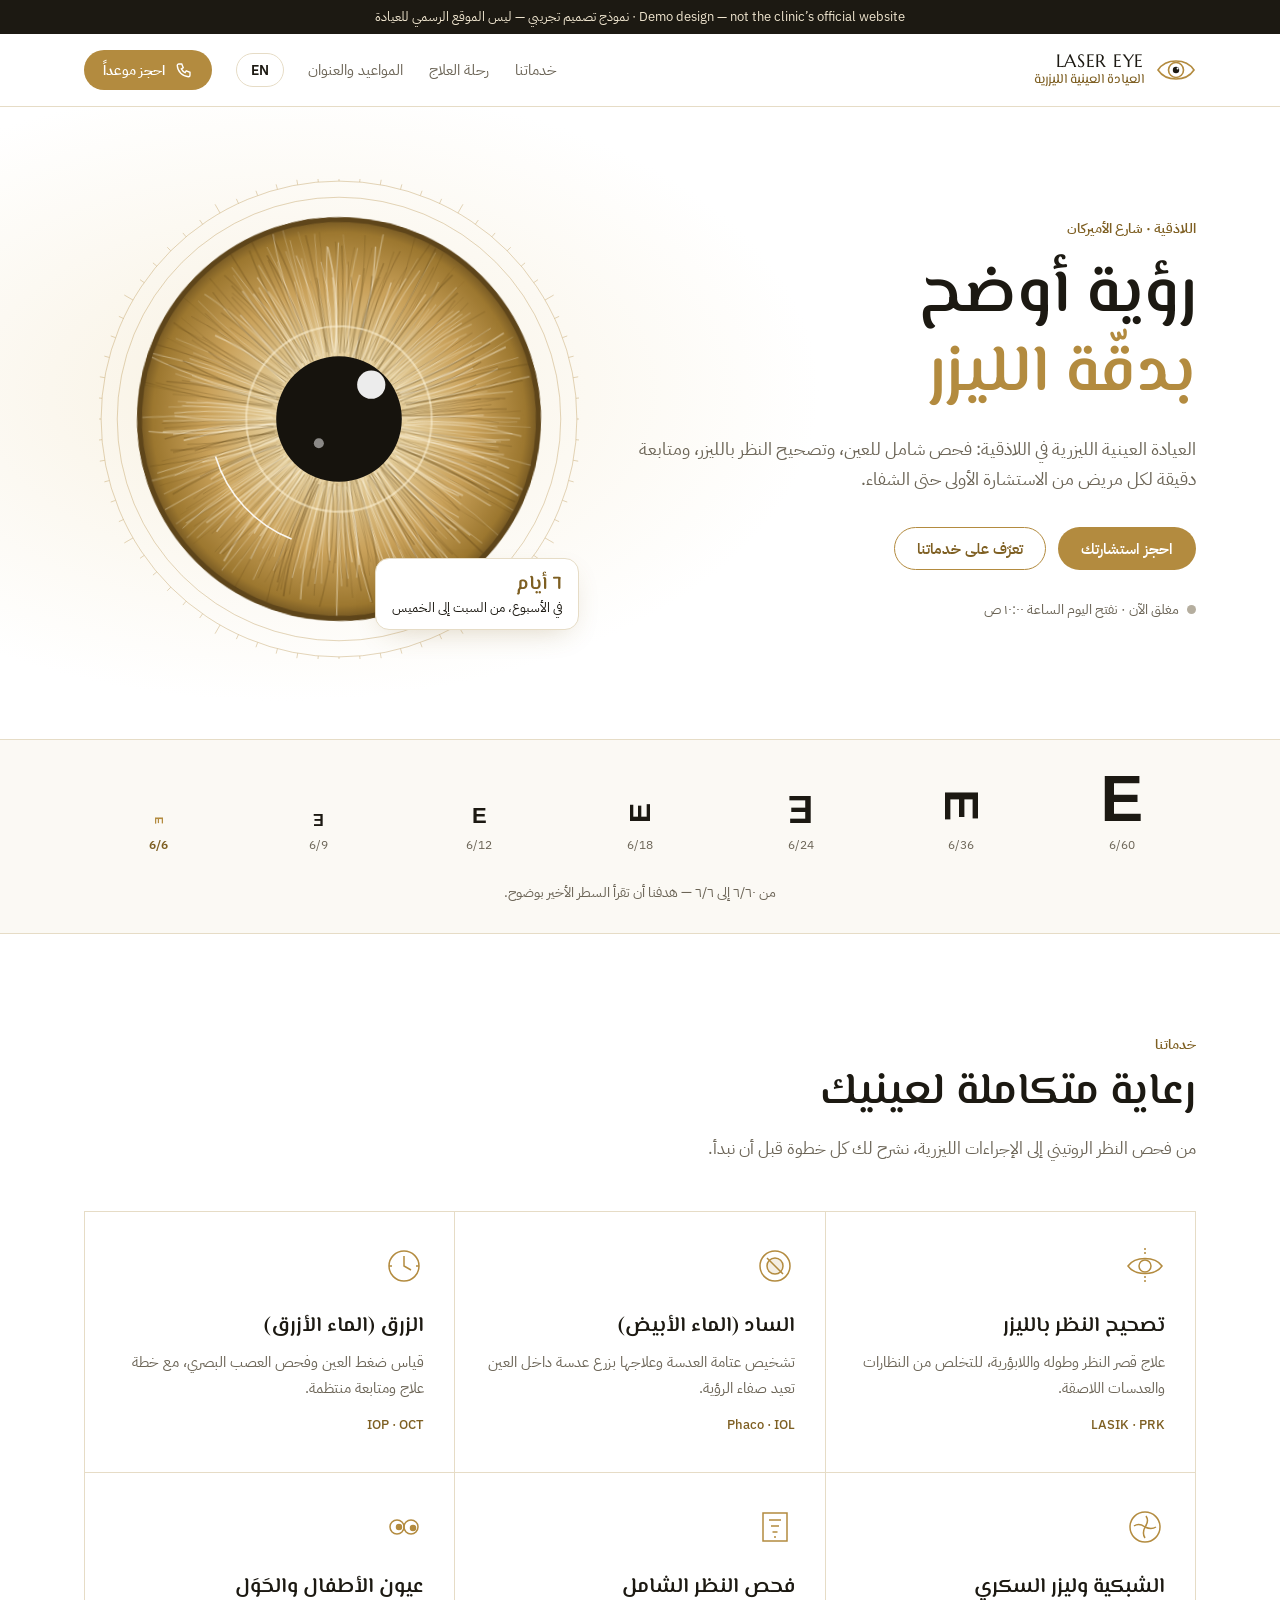
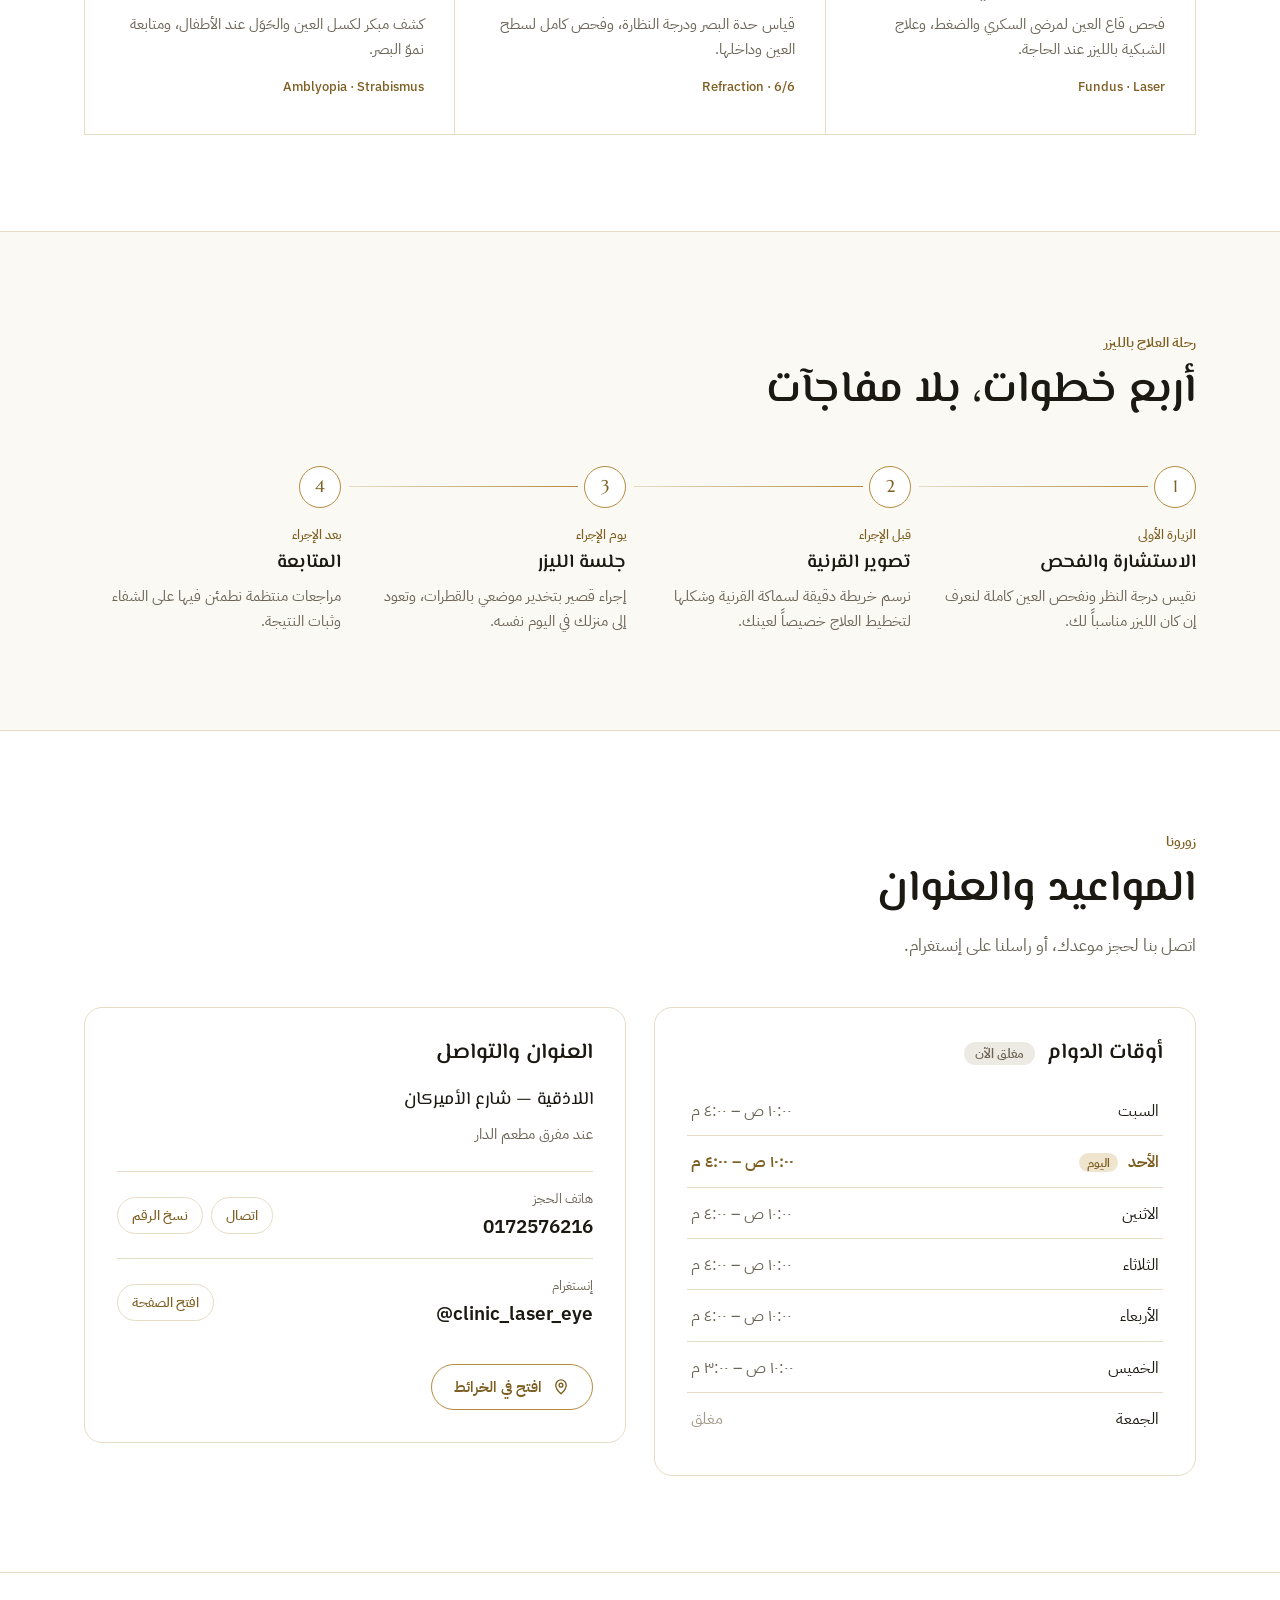
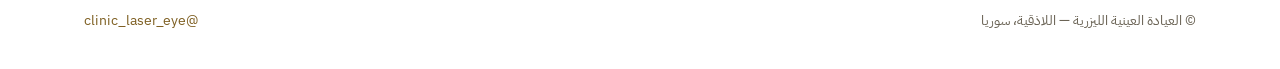
==== index.html @ 92e81fb0 "Laser Eye Clinic demo website Co-Authored-By: Claude Opus 5.5 <noreply@anthropic.com>" ====
<!doctype html>
<html lang="ar">
<head>
<meta charset="utf-8">
<meta name="viewport" content="width=device-width, initial-scale=1, viewport-fit=cover">
<title>Laser Eye Clinic Latakia</title>
<meta name="description" content="Laser Eye Clinic — العيادة العينية الليزرية. Eye care and laser vision correction in Latakia, Syria.">
<link rel="preconnect" href="https://fonts.googleapis.com">
<link rel="preconnect" href="https://fonts.gstatic.com" crossorigin>
<link rel="stylesheet" href="https://fonts.googleapis.com/css2?family=El+Messiri:wght@500;600;700&family=IBM+Plex+Sans+Arabic:wght@400;500;600&family=IBM+Plex+Sans:wght@400;500;600&family=Marcellus&display=swap">
<style>
  /* White & gold is the clinic's identity, so the page commits to one light theme. */
  :root {
    color-scheme: light;
    --white: #FFFFFF;
    --ivory: #FBF9F4;
    --gold: #B38B3F;
    --gold-deep: #7E5F22;
    --gold-pale: #EFE5CF;
    --ink: #1C1912;
    --muted: #6B6456;
    --line: #E6DCC6;
    --display: "Marcellus", "El Messiri", Georgia, serif;
    --body: "IBM Plex Sans", "IBM Plex Sans Arabic", system-ui, -apple-system, "Segoe UI", Tahoma, sans-serif;
    --max: 1160px;
  }
  * { box-sizing: border-box; }
  html { scroll-behavior: smooth; }
  body { background: var(--white); color: var(--ink); font-family: var(--body); font-size: 16px; line-height: 1.7; }
  #site[data-lang="ar"] { --display: "El Messiri", "Marcellus", Georgia, serif; }
  #site[data-lang="ar"] .t-en, #site[data-lang="en"] .t-ar { display: none !important; }

  a { color: inherit; }
  :focus-visible { outline: 2px solid var(--gold); outline-offset: 3px; border-radius: 4px; }
  .wrap { max-width: var(--max); margin-inline: auto; padding-inline: 24px; }
  @media (max-width: 480px) { .wrap { padding-inline: 16px; } }

  h1, h2, h3 { font-family: var(--display); font-weight: 600; line-height: 1.2; text-wrap: balance; margin: 0; }
  .eyebrow { font-size: 12.5px; letter-spacing: .16em; text-transform: uppercase; color: var(--gold-deep); font-weight: 600; }
  #site[data-lang="ar"] .eyebrow { letter-spacing: 0; font-size: 14px; }

  /* Buttons */
  .btn { display: inline-flex; align-items: center; gap: 10px; padding: 13px 22px; border-radius: 999px; font: 600 15px/1 var(--body); text-decoration: none; cursor: pointer; border: 1px solid transparent; transition: background .2s, color .2s, border-color .2s; }
  .btn-gold { background: var(--gold); color: var(--white); }
  .btn-gold:hover { background: var(--gold-deep); }
  .btn-line { border-color: var(--gold); color: var(--gold-deep); background: transparent; }
  .btn-line:hover { background: var(--gold-pale); }
  .btn svg { width: 18px; height: 18px; flex: none; }

  /* Header */
  header { position: sticky; top: env(safe-area-inset-top, 0px); z-index: 10; background: rgba(255,255,255,.92); backdrop-filter: blur(10px); border-bottom: 1px solid var(--line); }
  .nav { display: flex; align-items: center; gap: 24px; height: 72px; }
  .brand { display: flex; align-items: center; gap: 12px; text-decoration: none; margin-inline-end: auto; }
  .brand-mark { width: 40px; height: 40px; flex: none; }
  .brand-name { display: flex; flex-direction: column; line-height: 1.15; }
  .brand-name b { font-family: "Marcellus", Georgia, serif; font-weight: 400; font-size: 18px; letter-spacing: .04em; }
  .brand-name small { font-family: "El Messiri", serif; font-size: 13.5px; color: var(--gold-deep); }
  .nav-links { display: flex; gap: 26px; font-size: 15px; }
  .nav-links a { text-decoration: none; color: var(--muted); }
  .nav-links a:hover { color: var(--gold-deep); }
  .lang { background: none; border: 1px solid var(--line); border-radius: 999px; padding: 7px 14px; font: 600 14px var(--body); color: var(--ink); cursor: pointer; }
  .lang:hover { border-color: var(--gold); }
  .nav .btn { padding: 10px 18px; font-size: 14px; }
  @media (max-width: 860px) { .nav-links { display: none; } }
  @media (max-width: 480px) { .nav { gap: 10px; } .nav .btn span { display: none; } .nav .btn { padding: 10px; } .brand-name small { display: none; } }

  /* Hero */
  .hero { position: relative; overflow: hidden; border-bottom: 1px solid var(--line); background: radial-gradient(ellipse 60% 70% at 78% 45%, #F8F1E1 0%, var(--white) 70%); }
  #site[dir="rtl"] .hero { background: radial-gradient(ellipse 60% 70% at 22% 45%, #F8F1E1 0%, var(--white) 70%); }
  .hero-grid { display: grid; grid-template-columns: 1.1fr 1fr; align-items: center; gap: 40px; padding-block: 72px 80px; }
  .hero h1 { font-size: clamp(38px, 5.6vw, 66px); margin-block: 14px 20px; }
  .hero h1 em { font-style: normal; color: var(--gold); }
  .hero p.lead { font-size: 18px; color: var(--muted); max-width: 52ch; margin: 0 0 32px; }
  .hero-actions { display: flex; flex-wrap: wrap; gap: 12px; }
  .status { display: inline-flex; align-items: center; gap: 8px; margin-top: 28px; font-size: 14px; color: var(--muted); }
  .dot { width: 9px; height: 9px; border-radius: 50%; background: #B5AE9F; }
  .dot.open { background: #3E8E5A; box-shadow: 0 0 0 4px rgba(62,142,90,.15); }
  .iris-box { position: relative; aspect-ratio: 1; width: 100%; max-width: 480px; justify-self: center; }
  .iris-box canvas { width: 100%; height: 100%; display: block; }
  .iris-tag { position: absolute; inset-block-end: 6%; inset-inline-start: 0; background: var(--white); border: 1px solid var(--line); border-radius: 14px; padding: 12px 16px; font-size: 13px; line-height: 1.4; box-shadow: 0 10px 30px -12px rgba(126,95,34,.3); }
  .iris-tag b { display: block; font-family: var(--display); font-size: 20px; color: var(--gold-deep); font-weight: 600; }
  @media (max-width: 860px) {
    .hero-grid { grid-template-columns: 1fr; padding-block: 48px 56px; }
    .iris-box { max-width: 340px; order: -1; }
  }

  /* Acuity band — tumbling-E chart, read in any language */
  .acuity { background: var(--ivory); border-bottom: 1px solid var(--line); }
  .acuity-row { display: flex; align-items: flex-end; justify-content: space-between; gap: 12px; padding-block: 34px 26px; overflow: hidden; }
  .optotype { display: flex; flex-direction: column; align-items: center; gap: 10px; flex: 1; }
  .optotype span { font-family: Arial, Helvetica, sans-serif; font-weight: 700; line-height: .8; color: var(--ink); display: inline-block; }
  .optotype small { font-size: 12px; color: var(--muted); font-variant-numeric: tabular-nums; direction: ltr; }
  .optotype.last span { color: var(--gold); }
  .optotype.last small { color: var(--gold-deep); font-weight: 600; }
  .acuity-cap { text-align: center; font-size: 14px; color: var(--muted); padding-bottom: 28px; margin: 0; }
  @media (max-width: 560px) { .optotype:nth-child(2), .optotype:nth-child(4) { display: none; } }

  /* Sections */
  section.block { padding-block: 96px; }
  .head { max-width: 640px; margin-bottom: 48px; }
  .head h2 { font-size: clamp(30px, 3.8vw, 44px); margin-top: 10px; }
  .head p { color: var(--muted); margin: 14px 0 0; font-size: 17px; }
  @media (max-width: 560px) { section.block { padding-block: 64px; } }

  /* Services */
  .services { display: grid; grid-template-columns: repeat(3, 1fr); border-top: 1px solid var(--line); border-inline-start: 1px solid var(--line); }
  .svc { padding: 34px 30px 36px; border-bottom: 1px solid var(--line); border-inline-end: 1px solid var(--line); transition: background .25s; }
  .svc:hover { background: var(--ivory); }
  .svc svg { width: 40px; height: 40px; color: var(--gold); margin-bottom: 20px; }
  .svc h3 { font-size: 21px; margin-bottom: 10px; }
  .svc p { margin: 0; color: var(--muted); font-size: 15px; }
  .svc .term { display: block; margin-top: 14px; font-size: 13px; color: var(--gold-deep); font-weight: 500; }
  @media (max-width: 900px) { .services { grid-template-columns: repeat(2, 1fr); } }
  @media (max-width: 580px) { .services { grid-template-columns: 1fr; } .svc { padding: 28px 22px; } }

  /* Journey */
  .journey-bg { background: var(--ivory); border-block: 1px solid var(--line); }
  .steps { list-style: none; margin: 0; padding: 0; display: grid; grid-template-columns: repeat(4, 1fr); gap: 28px; counter-reset: step; }
  .steps li { position: relative; padding-top: 58px; counter-increment: step; }
  .steps li::before { content: counter(step); position: absolute; top: 0; inset-inline-start: 0; width: 40px; height: 40px; border-radius: 50%; border: 1px solid var(--gold); color: var(--gold-deep); display: grid; place-items: center; font-family: "Marcellus", serif; font-size: 17px; background: var(--white); z-index: 1; }
  .steps li::after { content: ""; position: absolute; top: 20px; inset-inline: 48px -20px; height: 1px; background: linear-gradient(90deg, var(--gold), var(--line)); }
  #site[dir="rtl"] .steps li::after { background: linear-gradient(270deg, var(--gold), var(--line)); }
  .steps li:last-child::after { display: none; }
  .steps h3 { font-size: 19px; margin-bottom: 8px; }
  .steps p { margin: 0; font-size: 15px; color: var(--muted); }
  .steps .when { display: block; font-size: 13px; color: var(--gold-deep); margin-bottom: 6px; font-weight: 500; }
  @media (max-width: 900px) { .steps { grid-template-columns: 1fr 1fr; gap: 40px 28px; } .steps li::after { display: none; } }
  @media (max-width: 520px) { .steps { grid-template-columns: 1fr; } }

  /* Visit */
  .visit { display: grid; grid-template-columns: 1fr 1fr; gap: 28px; align-items: start; }
  .card { border: 1px solid var(--line); border-radius: 18px; padding: 32px; background: var(--white); }
  .card h3 { font-size: 22px; margin-bottom: 18px; display: flex; align-items: center; gap: 12px; flex-wrap: wrap; }
  .pill { font-family: var(--body); font-size: 12.5px; font-weight: 600; padding: 4px 11px; border-radius: 999px; background: #EDEAE3; color: var(--muted); }
  .pill.open { background: #E3F1E7; color: #2D6B43; }
  table.hours { width: 100%; border-collapse: collapse; font-variant-numeric: tabular-nums; }
  .hours td { padding: 12px 4px; border-bottom: 1px solid var(--line); font-size: 15.5px; }
  .hours tr:last-child td { border-bottom: 0; }
  .hours td:last-child { text-align: end; color: var(--muted); }
  .hours tr.today td { color: var(--gold-deep); font-weight: 600; }
  .hours tr.today td:first-child::after { content: attr(data-today); font-size: 11.5px; font-weight: 600; margin-inline-start: 10px; padding: 2px 8px; border-radius: 999px; background: var(--gold-pale); color: var(--gold-deep); }
  .hours tr.closed td:last-child { color: #A39A89; }
  .addr { font-size: 18px; margin: 0 0 6px; font-family: var(--display); }
  .addr-sub { color: var(--muted); font-size: 15px; margin: 0 0 24px; }
  .contact-line { display: flex; align-items: center; justify-content: space-between; gap: 12px; padding: 16px 0; border-top: 1px solid var(--line); flex-wrap: wrap; }
  .contact-line .lbl { font-size: 13px; color: var(--muted); display: block; }
  .contact-line .val { font-size: 19px; font-weight: 600; direction: ltr; unicode-bidi: isolate; user-select: all; font-variant-numeric: tabular-nums; }
  .mini { background: none; border: 1px solid var(--line); border-radius: 999px; padding: 7px 14px; font: 500 13.5px var(--body); color: var(--gold-deep); cursor: pointer; text-decoration: none; }
  .mini:hover { border-color: var(--gold); background: var(--ivory); }
  .card .btn { margin-top: 18px; }
  @media (max-width: 820px) { .visit { grid-template-columns: 1fr; } .card { padding: 24px 20px; } }

  footer { border-top: 1px solid var(--line); padding-block: 36px; font-size: 14px; color: var(--muted); }
  .foot { display: flex; justify-content: space-between; align-items: center; gap: 16px; flex-wrap: wrap; }
  .foot a { color: var(--gold-deep); text-decoration: none; }

  @media (prefers-reduced-motion: reduce) { html { scroll-behavior: auto; } * { transition: none !important; } }
</style>

<style>body{margin:0}img{max-width:100%}[hidden]{display:none!important}.demo{background:#1C1912;color:#EFE5CF;text-align:center;font-size:13px;padding:7px 16px;line-height:1.5}</style>
</head>
<body>
<div class="demo">نموذج تصميم تجريبي — ليس الموقع الرسمي للعيادة · Demo design — not the clinic’s official website</div>
<div id="site" dir="rtl" data-lang="ar">
  <header>
    <div class="wrap nav">
      <a class="brand" href="#top" aria-label="Laser Eye Clinic">
        <svg class="brand-mark" viewBox="0 0 40 40" aria-hidden="true">
          <path d="M2 20 C 10 8, 30 8, 38 20 C 30 32, 10 32, 2 20 Z" fill="none" stroke="#B38B3F" stroke-width="1.6"/>
          <circle cx="20" cy="20" r="7.5" fill="none" stroke="#B38B3F" stroke-width="1.6"/>
          <circle cx="20" cy="20" r="3.2" fill="#1C1912"/>
          <circle cx="21.6" cy="18.4" r="1" fill="#FFFFFF"/>
        </svg>
        <span class="brand-name"><b>LASER EYE</b><small>العيادة العينية الليزرية</small></span>
      </a>
      <nav class="nav-links" aria-label="Main">
        <a href="#services"><span class="t-ar">خدماتنا</span><span class="t-en">Services</span></a>
        <a href="#journey"><span class="t-ar">رحلة العلاج</span><span class="t-en">Your visit</span></a>
        <a href="#visit"><span class="t-ar">المواعيد والعنوان</span><span class="t-en">Hours &amp; location</span></a>
      </nav>
      <button class="lang" id="langBtn" type="button" aria-label="Switch language">EN</button>
      <a class="btn btn-gold" href="#visit">
        <svg viewBox="0 0 24 24" fill="none" stroke="currentColor" stroke-width="1.8" aria-hidden="true"><path d="M5 4h4l2 5-2.5 1.5a11 11 0 0 0 5 5L15 13l5 2v4a2 2 0 0 1-2 2A16 16 0 0 1 3 6a2 2 0 0 1 2-2"/></svg>
        <span class="t-ar">احجز موعداً</span><span class="t-en">Book a visit</span>
      </a>
    </div>
  </header>

  <main id="top">
    <section class="hero">
      <div class="wrap hero-grid">
        <div>
          <span class="eyebrow"><span class="t-ar">اللاذقية · شارع الأميركان</span><span class="t-en">Latakia · American Street</span></span>
          <h1>
            <span class="t-ar">رؤية أوضح <em>بدقّة الليزر</em></span>
            <span class="t-en">Clearer sight, <em>laser-precise</em></span>
          </h1>
          <p class="lead">
            <span class="t-ar">العيادة العينية الليزرية في اللاذقية: فحص شامل للعين، وتصحيح النظر بالليزر، ومتابعة دقيقة لكل مريض من الاستشارة الأولى حتى الشفاء.</span>
            <span class="t-en">Laser Eye Clinic in Latakia: complete eye examinations, laser vision correction, and careful follow-up for every patient, from the first consultation to full recovery.</span>
          </p>
          <div class="hero-actions">
            <a class="btn btn-gold" href="#visit">
              <span class="t-ar">احجز استشارتك</span><span class="t-en">Book a consultation</span>
            </a>
            <a class="btn btn-line" href="#services">
              <span class="t-ar">تعرّف على خدماتنا</span><span class="t-en">Explore services</span>
            </a>
          </div>
          <div class="status" aria-live="polite"><span class="dot" id="heroDot"></span><span id="heroStatus"></span></div>
        </div>
        <div class="iris-box">
          <canvas id="iris" aria-hidden="true"></canvas>
          <div class="iris-tag">
            <b class="t-ar">٦ أيام</b><b class="t-en">6 days</b>
            <span class="t-ar">في الأسبوع، من السبت إلى الخميس</span><span class="t-en">a week, Saturday to Thursday</span>
          </div>
        </div>
      </div>
    </section>

    <div class="acuity" aria-label="Visual acuity chart">
      <div class="wrap">
        <div class="acuity-row" id="acuity"></div>
        <p class="acuity-cap">
          <span class="t-ar">من ٦/٦٠ إلى ٦/٦ — هدفنا أن تقرأ السطر الأخير بوضوح.</span>
          <span class="t-en">From 6/60 to 6/6 — our goal is for you to read the last line clearly.</span>
        </p>
      </div>
    </div>

    <section class="block" id="services">
      <div class="wrap">
        <div class="head">
          <span class="eyebrow"><span class="t-ar">خدماتنا</span><span class="t-en">Services</span></span>
          <h2><span class="t-ar">رعاية متكاملة لعينيك</span><span class="t-en">Complete care for your eyes</span></h2>
          <p><span class="t-ar">من فحص النظر الروتيني إلى الإجراءات الليزرية، نشرح لك كل خطوة قبل أن نبدأ.</span><span class="t-en">From a routine vision check to laser procedures, we explain every step before we begin.</span></p>
        </div>
        <div class="services">
          <article class="svc">
            <svg viewBox="0 0 40 40" fill="none" stroke="currentColor" stroke-width="1.5" aria-hidden="true"><path d="M3 20c7-10 27-10 34 0-7 10-27 10-34 0Z"/><circle cx="20" cy="20" r="6"/><path d="M20 2v8M20 30v8" stroke-dasharray="2 2"/></svg>
            <h3><span class="t-ar">تصحيح النظر بالليزر</span><span class="t-en">Laser vision correction</span></h3>
            <p><span class="t-ar">علاج قصر النظر وطوله واللابؤرية، للتخلص من النظارات والعدسات اللاصقة.</span><span class="t-en">Treatment for short-sight, long-sight and astigmatism, so you can leave glasses and contacts behind.</span></p>
            <span class="term">LASIK · PRK</span>
          </article>
          <article class="svc">
            <svg viewBox="0 0 40 40" fill="none" stroke="currentColor" stroke-width="1.5" aria-hidden="true"><circle cx="20" cy="20" r="15"/><circle cx="20" cy="20" r="8" fill="currentColor" fill-opacity=".15"/><path d="M12 12l16 16"/></svg>
            <h3><span class="t-ar">الساد (الماء الأبيض)</span><span class="t-en">Cataract</span></h3>
            <p><span class="t-ar">تشخيص عتامة العدسة وعلاجها بزرع عدسة داخل العين تعيد صفاء الرؤية.</span><span class="t-en">Diagnosis of a clouded lens and treatment with an intraocular lens implant that restores clear vision.</span></p>
            <span class="term">Phaco · IOL</span>
          </article>
          <article class="svc">
            <svg viewBox="0 0 40 40" fill="none" stroke="currentColor" stroke-width="1.5" aria-hidden="true"><circle cx="20" cy="20" r="15"/><path d="M20 10v10l7 4"/><path d="M5 20h3M32 20h3"/></svg>
            <h3><span class="t-ar">الزرق (الماء الأزرق)</span><span class="t-en">Glaucoma</span></h3>
            <p><span class="t-ar">قياس ضغط العين وفحص العصب البصري، مع خطة علاج ومتابعة منتظمة.</span><span class="t-en">Eye-pressure measurement and optic-nerve assessment, with a treatment plan and regular follow-up.</span></p>
            <span class="term">IOP · OCT</span>
          </article>
          <article class="svc">
            <svg viewBox="0 0 40 40" fill="none" stroke="currentColor" stroke-width="1.5" aria-hidden="true"><circle cx="20" cy="20" r="15"/><path d="M20 20c-4-3-8-3-11-1M20 20c3-4 3-8 1-11M20 20c4 2 8 2 11 0M20 20c-2 4-2 8 0 11"/></svg>
            <h3><span class="t-ar">الشبكية وليزر السكري</span><span class="t-en">Retina &amp; diabetic eye</span></h3>
            <p><span class="t-ar">فحص قاع العين لمرضى السكري والضغط، وعلاج الشبكية بالليزر عند الحاجة.</span><span class="t-en">Fundus exams for diabetic and hypertensive patients, with retinal laser treatment when needed.</span></p>
            <span class="term">Fundus · Laser</span>
          </article>
          <article class="svc">
            <svg viewBox="0 0 40 40" fill="none" stroke="currentColor" stroke-width="1.5" aria-hidden="true"><path d="M8 6h24v28H8z"/><path d="M14 13h12M16 19h8M17.5 25h5M19 30h2"/></svg>
            <h3><span class="t-ar">فحص النظر الشامل</span><span class="t-en">Comprehensive eye exam</span></h3>
            <p><span class="t-ar">قياس حدة البصر ودرجة النظارة، وفحص كامل لسطح العين وداخلها.</span><span class="t-en">Visual acuity, glasses prescription, and a full check of the front and back of the eye.</span></p>
            <span class="term">6/6 · Refraction</span>
          </article>
          <article class="svc">
            <svg viewBox="0 0 40 40" fill="none" stroke="currentColor" stroke-width="1.5" aria-hidden="true"><circle cx="13" cy="20" r="7"/><circle cx="27" cy="20" r="7"/><circle cx="15" cy="20" r="2.5" fill="currentColor"/><circle cx="29" cy="21" r="2.5" fill="currentColor"/></svg>
            <h3><span class="t-ar">عيون الأطفال والحَوَل</span><span class="t-en">Children &amp; squint</span></h3>
            <p><span class="t-ar">كشف مبكر لكسل العين والحَوَل عند الأطفال، ومتابعة نموّ البصر.</span><span class="t-en">Early detection of lazy eye and squint in children, and monitoring of how their vision develops.</span></p>
            <span class="term">Amblyopia · Strabismus</span>
          </article>
        </div>
      </div>
    </section>

    <section class="block journey-bg" id="journey">
      <div class="wrap">
        <div class="head">
          <span class="eyebrow"><span class="t-ar">رحلة العلاج بالليزر</span><span class="t-en">Your laser treatment</span></span>
          <h2><span class="t-ar">أربع خطوات، بلا مفاجآت</span><span class="t-en">Four steps, no surprises</span></h2>
        </div>
        <ol class="steps">
          <li>
            <span class="when"><span class="t-ar">الزيارة الأولى</span><span class="t-en">First visit</span></span>
            <h3><span class="t-ar">الاستشارة والفحص</span><span class="t-en">Consultation &amp; exam</span></h3>
            <p><span class="t-ar">نقيس درجة النظر ونفحص العين كاملة لنعرف إن كان الليزر مناسباً لك.</span><span class="t-en">We measure your prescription and examine the whole eye to see whether laser is right for you.</span></p>
          </li>
          <li>
            <span class="when"><span class="t-ar">قبل الإجراء</span><span class="t-en">Before treatment</span></span>
            <h3><span class="t-ar">تصوير القرنية</span><span class="t-en">Corneal mapping</span></h3>
            <p><span class="t-ar">نرسم خريطة دقيقة لسماكة القرنية وشكلها لتخطيط العلاج خصيصاً لعينك.</span><span class="t-en">A precise map of corneal thickness and shape lets us plan treatment for your eye specifically.</span></p>
          </li>
          <li>
            <span class="when"><span class="t-ar">يوم الإجراء</span><span class="t-en">Treatment day</span></span>
            <h3><span class="t-ar">جلسة الليزر</span><span class="t-en">The laser session</span></h3>
            <p><span class="t-ar">إجراء قصير بتخدير موضعي بالقطرات، وتعود إلى منزلك في اليوم نفسه.</span><span class="t-en">A short procedure under numbing drops, and you go home the same day.</span></p>
          </li>
          <li>
            <span class="when"><span class="t-ar">بعد الإجراء</span><span class="t-en">Afterwards</span></span>
            <h3><span class="t-ar">المتابعة</span><span class="t-en">Follow-up</span></h3>
            <p><span class="t-ar">مراجعات منتظمة نطمئن فيها على الشفاء وثبات النتيجة.</span><span class="t-en">Regular check-ups to confirm healing and a stable result.</span></p>
          </li>
        </ol>
      </div>
    </section>

    <section class="block" id="visit">
      <div class="wrap">
        <div class="head">
          <span class="eyebrow"><span class="t-ar">زورونا</span><span class="t-en">Visit us</span></span>
          <h2><span class="t-ar">المواعيد والعنوان</span><span class="t-en">Hours &amp; location</span></h2>
          <p><span class="t-ar">اتصل بنا لحجز موعدك، أو راسلنا على إنستغرام.</span><span class="t-en">Call us to book your appointment, or message us on Instagram.</span></p>
        </div>
        <div class="visit">
          <div class="card">
            <h3><span class="t-ar">أوقات الدوام</span><span class="t-en">Opening hours</span> <span class="pill" id="pill"></span></h3>
            <table class="hours" id="hours"></table>
          </div>
          <div class="card">
            <h3><span class="t-ar">العنوان والتواصل</span><span class="t-en">Address &amp; contact</span></h3>
            <p class="addr"><span class="t-ar">اللاذقية — شارع الأميركان</span><span class="t-en">Latakia — American Street</span></p>
            <p class="addr-sub"><span class="t-ar">عند مفرق مطعم الدار</span><span class="t-en">At the turn by Al-Dar Restaurant</span></p>
            <div class="contact-line">
              <div>
                <span class="lbl"><span class="t-ar">هاتف الحجز</span><span class="t-en">Booking phone</span></span>
                <span class="val" id="phone">0172576216</span>
              </div>
              <div style="display:flex;gap:8px;flex-wrap:wrap">
                <a class="mini" href="tel:0172576216"><span class="t-ar">اتصال</span><span class="t-en">Call</span></a>
                <button class="mini" type="button" id="copyBtn"><span class="t-ar">نسخ الرقم</span><span class="t-en">Copy number</span></button>
              </div>
            </div>
            <div class="contact-line">
              <div>
                <span class="lbl"><span class="t-ar">إنستغرام</span><span class="t-en">Instagram</span></span>
                <span class="val">@clinic_laser_eye</span>
              </div>
              <a class="mini" href="https://www.instagram.com/clinic_laser_eye/" target="_blank" rel="noopener"><span class="t-ar">افتح الصفحة</span><span class="t-en">Open profile</span></a>
            </div>
            <a class="btn btn-line" href="https://www.google.com/maps/search/?api=1&amp;query=American+Street+Latakia+Syria" target="_blank" rel="noopener">
              <svg viewBox="0 0 24 24" fill="none" stroke="currentColor" stroke-width="1.8" aria-hidden="true"><path d="M12 21s-7-6.2-7-11.5A7 7 0 0 1 19 9.5C19 14.8 12 21 12 21Z"/><circle cx="12" cy="9.5" r="2.5"/></svg>
              <span class="t-ar">افتح في الخرائط</span><span class="t-en">Open in Maps</span>
            </a>
          </div>
        </div>
      </div>
    </section>
  </main>

  <footer>
    <div class="wrap foot">
      <span><span class="t-ar">© العيادة العينية الليزرية — اللاذقية، سوريا</span><span class="t-en">© Laser Eye Clinic — Latakia, Syria</span></span>
      <a href="https://www.instagram.com/clinic_laser_eye/" target="_blank" rel="noopener">@clinic_laser_eye</a>
    </div>
  </footer>
</div>

<script>
(function () {
  const site = document.getElementById('site');
  const toAr = n => String(n).replace(/\d/g, d => '٠١٢٣٤٥٦٧٨٩'[d]);

  // ---- Language ----
  function setLang(lang) {
    site.dataset.lang = lang;
    site.dir = lang === 'ar' ? 'rtl' : 'ltr';
    document.documentElement.lang = lang;
    document.getElementById('langBtn').textContent = lang === 'ar' ? 'EN' : 'عربي';
    try { localStorage.setItem('lec-lang', lang); } catch (e) {}
    renderHours();
  }
  document.getElementById('langBtn').addEventListener('click', () => setLang(site.dataset.lang === 'ar' ? 'en' : 'ar'));

  // ---- Hours (from the clinic's Instagram bio), evaluated in Syria time ----
  const DAYS = [
    { key: 'Sat', ar: 'السبت', en: 'Saturday', open: 10, close: 16 },
    { key: 'Sun', ar: 'الأحد', en: 'Sunday', open: 10, close: 16 },
    { key: 'Mon', ar: 'الاثنين', en: 'Monday', open: 10, close: 16 },
    { key: 'Tue', ar: 'الثلاثاء', en: 'Tuesday', open: 10, close: 16 },
    { key: 'Wed', ar: 'الأربعاء', en: 'Wednesday', open: 10, close: 16 },
    { key: 'Thu', ar: 'الخميس', en: 'Thursday', open: 10, close: 15 },
    { key: 'Fri', ar: 'الجمعة', en: 'Friday', open: null, close: null }
  ];
  function nowInSyria() {
    try {
      const parts = new Intl.DateTimeFormat('en-GB', { timeZone: 'Asia/Damascus', weekday: 'short', hour: '2-digit', minute: '2-digit', hour12: false }).formatToParts(new Date());
      const get = t => parts.find(p => p.type === t).value;
      return { day: get('weekday'), mins: (+get('hour') % 24) * 60 + +get('minute') };
    } catch (e) { return null; }
  }
  function fmt(h, lang) {
    if (lang === 'en') { const hh = h > 12 ? h - 12 : h; return hh + ':00 ' + (h >= 12 ? 'pm' : 'am'); }
    return toAr(h > 12 ? h - 12 : h) + ':٠٠ ' + (h >= 12 ? 'م' : 'ص');
  }
  function renderHours() {
    const lang = site.dataset.lang;
    const now = nowInSyria();
    const table = document.getElementById('hours');
    table.innerHTML = '';
    DAYS.forEach(d => {
      const tr = document.createElement('tr');
      if (now && now.day === d.key) { tr.className = 'today'; }
      if (d.open === null) tr.classList.add('closed');
      const a = document.createElement('td');
      a.textContent = d[lang];
      a.dataset.today = lang === 'ar' ? 'اليوم' : 'Today';
      const b = document.createElement('td');
      b.textContent = d.open === null ? (lang === 'ar' ? 'مغلق' : 'Closed') : fmt(d.open, lang) + ' – ' + fmt(d.close, lang);
      tr.append(a, b);
      table.append(tr);
    });

    const pill = document.getElementById('pill'), dot = document.getElementById('heroDot'), st = document.getElementById('heroStatus');
    if (!now) { pill.hidden = true; st.textContent = lang === 'ar' ? 'السبت – الخميس، من ١٠ صباحاً' : 'Saturday – Thursday, from 10 am'; return; }
    const today = DAYS.find(d => d.key === now.day);
    const isOpen = today && today.open !== null && now.mins >= today.open * 60 && now.mins < today.close * 60;
    pill.hidden = false;
    pill.className = 'pill' + (isOpen ? ' open' : '');
    dot.className = 'dot' + (isOpen ? ' open' : '');
    if (isOpen) {
      pill.textContent = lang === 'ar' ? 'مفتوح الآن' : 'Open now';
      st.textContent = lang === 'ar' ? 'مفتوح الآن حتى الساعة ' + fmt(today.close, 'ar') : 'Open now until ' + fmt(today.close, 'en');
    } else {
      pill.textContent = lang === 'ar' ? 'مغلق الآن' : 'Closed now';
      let i = DAYS.indexOf(today), next = null;
      if (today && today.open !== null && now.mins < today.open * 60) next = { d: today, same: true };
      else for (let k = 1; k <= 7; k++) { const d = DAYS[(i + k) % 7]; if (d.open !== null) { next = { d, same: false }; break; } }
      st.textContent = lang === 'ar'
        ? 'مغلق الآن · نفتح ' + (next.same ? 'اليوم' : next.d.ar) + ' الساعة ' + fmt(next.d.open, 'ar')
        : 'Closed now · opens ' + (next.same ? 'today' : next.d.en) + ' at ' + fmt(next.d.open, 'en');
    }
  }

  // ---- Copy phone ----
  document.getElementById('copyBtn').addEventListener('click', function () {
    const btn = this, num = document.getElementById('phone');
    const done = () => { const old = btn.innerHTML; btn.textContent = site.dataset.lang === 'ar' ? 'تم النسخ' : 'Copied'; setTimeout(() => btn.innerHTML = old, 1600); };
    const fallback = () => { const r = document.createRange(); r.selectNodeContents(num); const s = getSelection(); s.removeAllRanges(); s.addRange(r); };
    try { navigator.clipboard.writeText(num.textContent.trim()).then(done, fallback); } catch (e) { fallback(); }
  });

  // ---- Tumbling-E acuity band ----
  const rows = [['6/60', 64, 0], ['6/36', 48, 90], ['6/24', 38, 180], ['6/18', 30, 270], ['6/12', 22, 0], ['6/9', 16, 180], ['6/6', 11, 90]];
  const band = document.getElementById('acuity');
  rows.forEach((r, i) => {
    const el = document.createElement('div');
    el.className = 'optotype' + (i === rows.length - 1 ? ' last' : '');
    el.innerHTML = '<span style="font-size:' + r[1] + 'px;transform:rotate(' + r[2] + 'deg)">E</span><small>' + r[0] + '</small>';
    band.append(el);
  });

  // ---- Hero iris, drawn in gold ----
  const cv = document.getElementById('iris'), ctx = cv.getContext('2d');
  const still = matchMedia('(prefers-reduced-motion: reduce)').matches;
  let fibers = null, size = 0;
  function build() {
    const dpr = Math.min(devicePixelRatio || 1, 2);
    size = cv.clientWidth * dpr;
    cv.width = cv.height = size;
    const R = size * 0.42, off = document.createElement('canvas');
    off.width = off.height = size;
    const o = off.getContext('2d'), c = size / 2;
    // iris ground
    const g = o.createRadialGradient(c, c, R * 0.25, c, c, R);
    g.addColorStop(0, '#E9D5A6'); g.addColorStop(0.55, '#C9A15A'); g.addColorStop(0.9, '#9C772F'); g.addColorStop(1, '#6E5220');
    o.fillStyle = g; o.beginPath(); o.arc(c, c, R, 0, Math.PI * 2); o.fill();
    // radial fibres
    let seed = 7; const rnd = () => (seed = (seed * 16807) % 2147483647) / 2147483647;
    for (let i = 0; i < 360; i++) {
      const a = (i / 360) * Math.PI * 2 + rnd() * 0.02, r0 = R * (0.28 + rnd() * 0.06), r1 = R * (0.7 + rnd() * 0.3), bend = (rnd() - 0.5) * 0.18;
      o.strokeStyle = rnd() > 0.5 ? 'rgba(255,248,230,' + (0.15 + rnd() * 0.3) + ')' : 'rgba(92,66,20,' + (0.12 + rnd() * 0.25) + ')';
      o.lineWidth = (0.6 + rnd() * 1.2) * dpr;
      o.beginPath();
      o.moveTo(c + Math.cos(a) * r0, c + Math.sin(a) * r0);
      o.quadraticCurveTo(c + Math.cos(a + bend) * (r0 + r1) / 2, c + Math.sin(a + bend) * (r0 + r1) / 2, c + Math.cos(a) * r1, c + Math.sin(a) * r1);
      o.stroke();
    }
    // collarette + limbal ring
    o.strokeStyle = 'rgba(255,244,215,.55)'; o.lineWidth = 2 * dpr; o.beginPath(); o.arc(c, c, R * 0.46, 0, Math.PI * 2); o.stroke();
    o.strokeStyle = '#5E451A'; o.lineWidth = 5 * dpr; o.beginPath(); o.arc(c, c, R - 2 * dpr, 0, Math.PI * 2); o.stroke();
    fibers = off;
  }
  function frame(t) {
    const c = size / 2, R = size * 0.42, dpr = size / cv.clientWidth;
    ctx.clearRect(0, 0, size, size);
    // outer guide rings
    ctx.strokeStyle = 'rgba(179,139,63,.35)'; ctx.lineWidth = 1 * dpr;
    [1.1, 1.18].forEach(k => { ctx.beginPath(); ctx.arc(c, c, R * k, 0, Math.PI * 2); ctx.stroke(); });
    // tick marks like a keratometer scale
    for (let i = 0; i < 72; i++) {
      const a = i / 72 * Math.PI * 2, l = i % 6 === 0 ? 10 : 5;
      ctx.beginPath(); ctx.moveTo(c + Math.cos(a) * R * 1.18, c + Math.sin(a) * R * 1.18);
      ctx.lineTo(c + Math.cos(a) * (R * 1.18 + l * dpr), c + Math.sin(a) * (R * 1.18 + l * dpr)); ctx.stroke();
    }
    // iris, slowly turning
    ctx.save(); ctx.translate(c, c); ctx.rotate(t / 60000); ctx.drawImage(fibers, -c, -c); ctx.restore();
    // pupil (breathes very slightly)
    const pr = R * (0.3 + (still ? 0 : Math.sin(t / 2400) * 0.012));
    ctx.fillStyle = '#16130D'; ctx.beginPath(); ctx.arc(c, c, pr, 0, Math.PI * 2); ctx.fill();
    // laser sweep arc
    const a0 = still ? -0.6 : t / 1600;
    ctx.strokeStyle = 'rgba(255,255,255,.9)'; ctx.lineWidth = 1.6 * dpr; ctx.shadowColor = '#FFE7A8'; ctx.shadowBlur = 12 * dpr;
    ctx.beginPath(); ctx.arc(c, c, R * 0.64, a0, a0 + 0.9); ctx.stroke(); ctx.shadowBlur = 0;
    // catch-lights
    ctx.fillStyle = 'rgba(255,255,255,.92)'; ctx.beginPath(); ctx.arc(c + R * 0.16, c - R * 0.17, R * 0.07, 0, Math.PI * 2); ctx.fill();
    ctx.fillStyle = 'rgba(255,255,255,.5)'; ctx.beginPath(); ctx.arc(c - R * 0.1, c + R * 0.12, R * 0.025, 0, Math.PI * 2); ctx.fill();
    if (!still) requestAnimationFrame(frame);
  }
  build();
  requestAnimationFrame(frame);
  let rt; addEventListener('resize', () => { clearTimeout(rt); rt = setTimeout(() => { build(); if (still) frame(0); }, 150); });

  // ---- Init ----
  let saved = 'ar';
  try { saved = localStorage.getItem('lec-lang') || 'ar'; } catch (e) {}
  setLang(saved);
  setInterval(renderHours, 60000);
})();
</script>
</body>
</html>
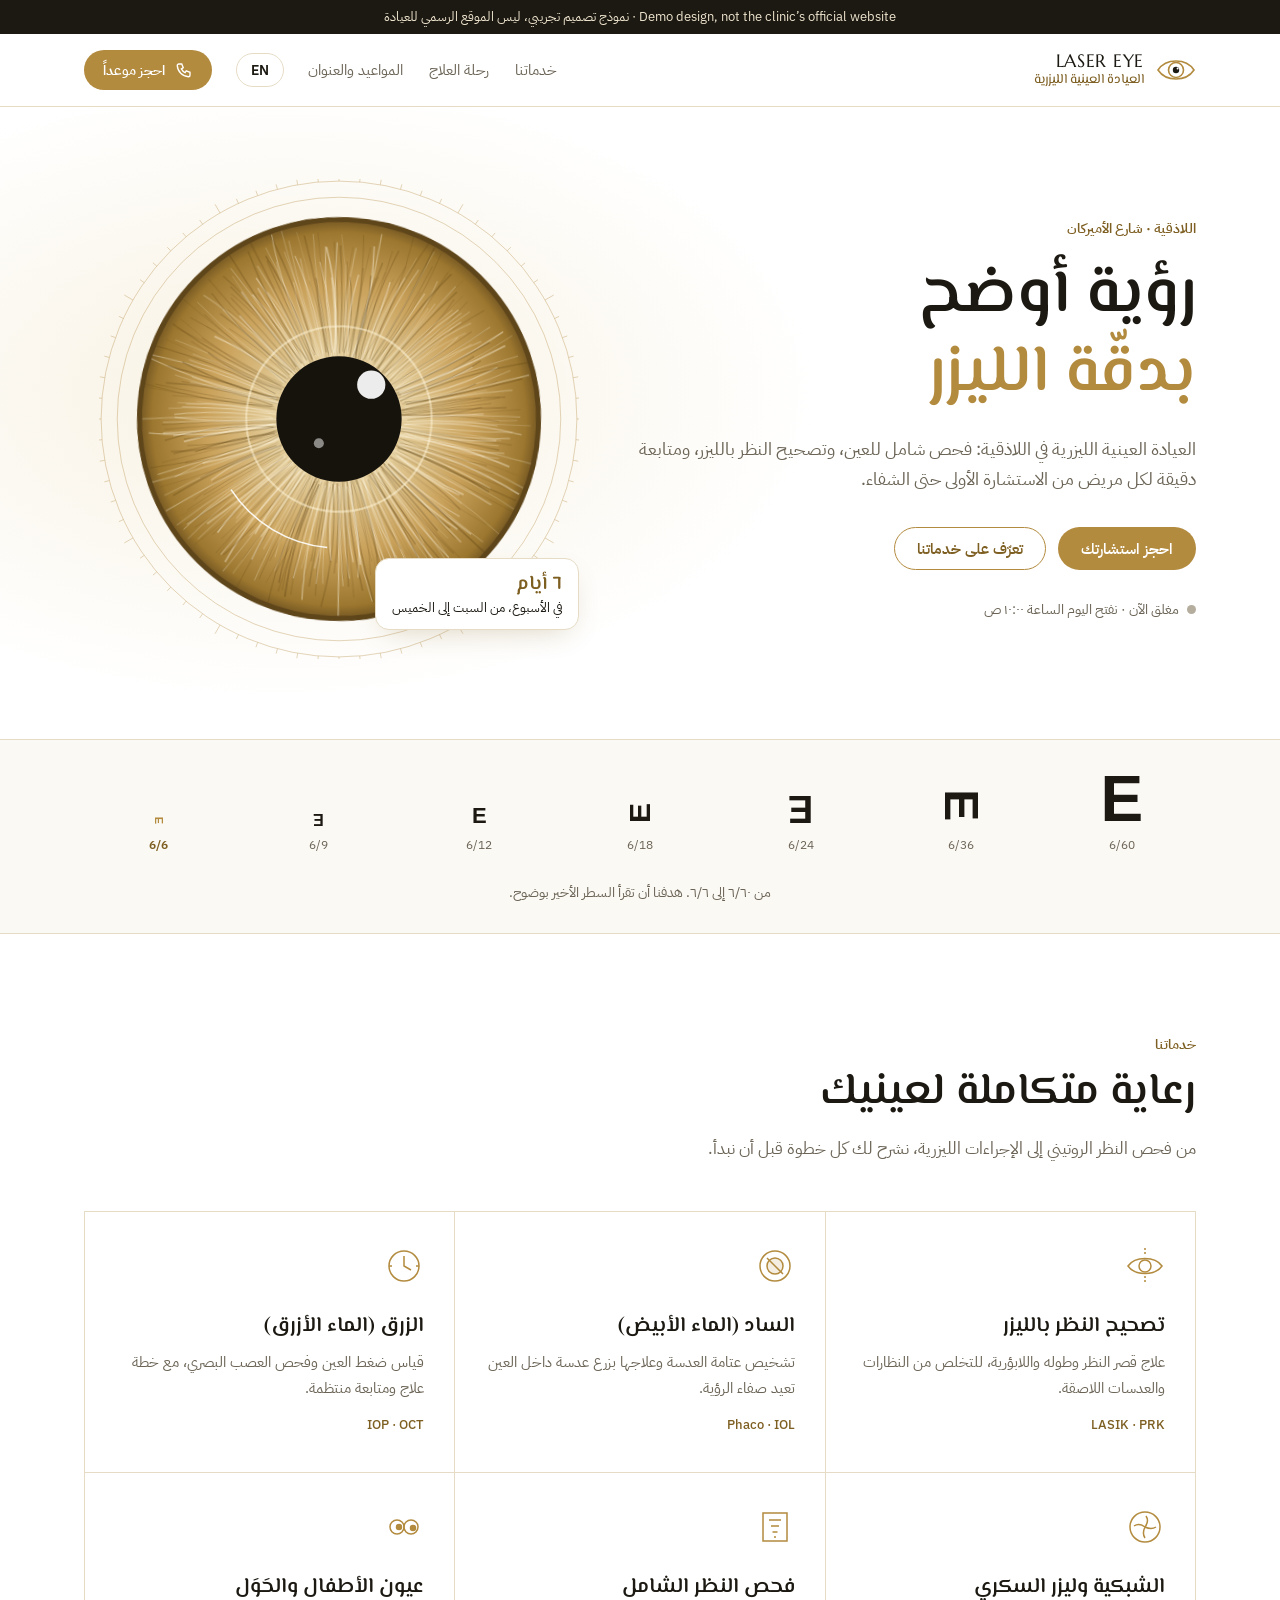
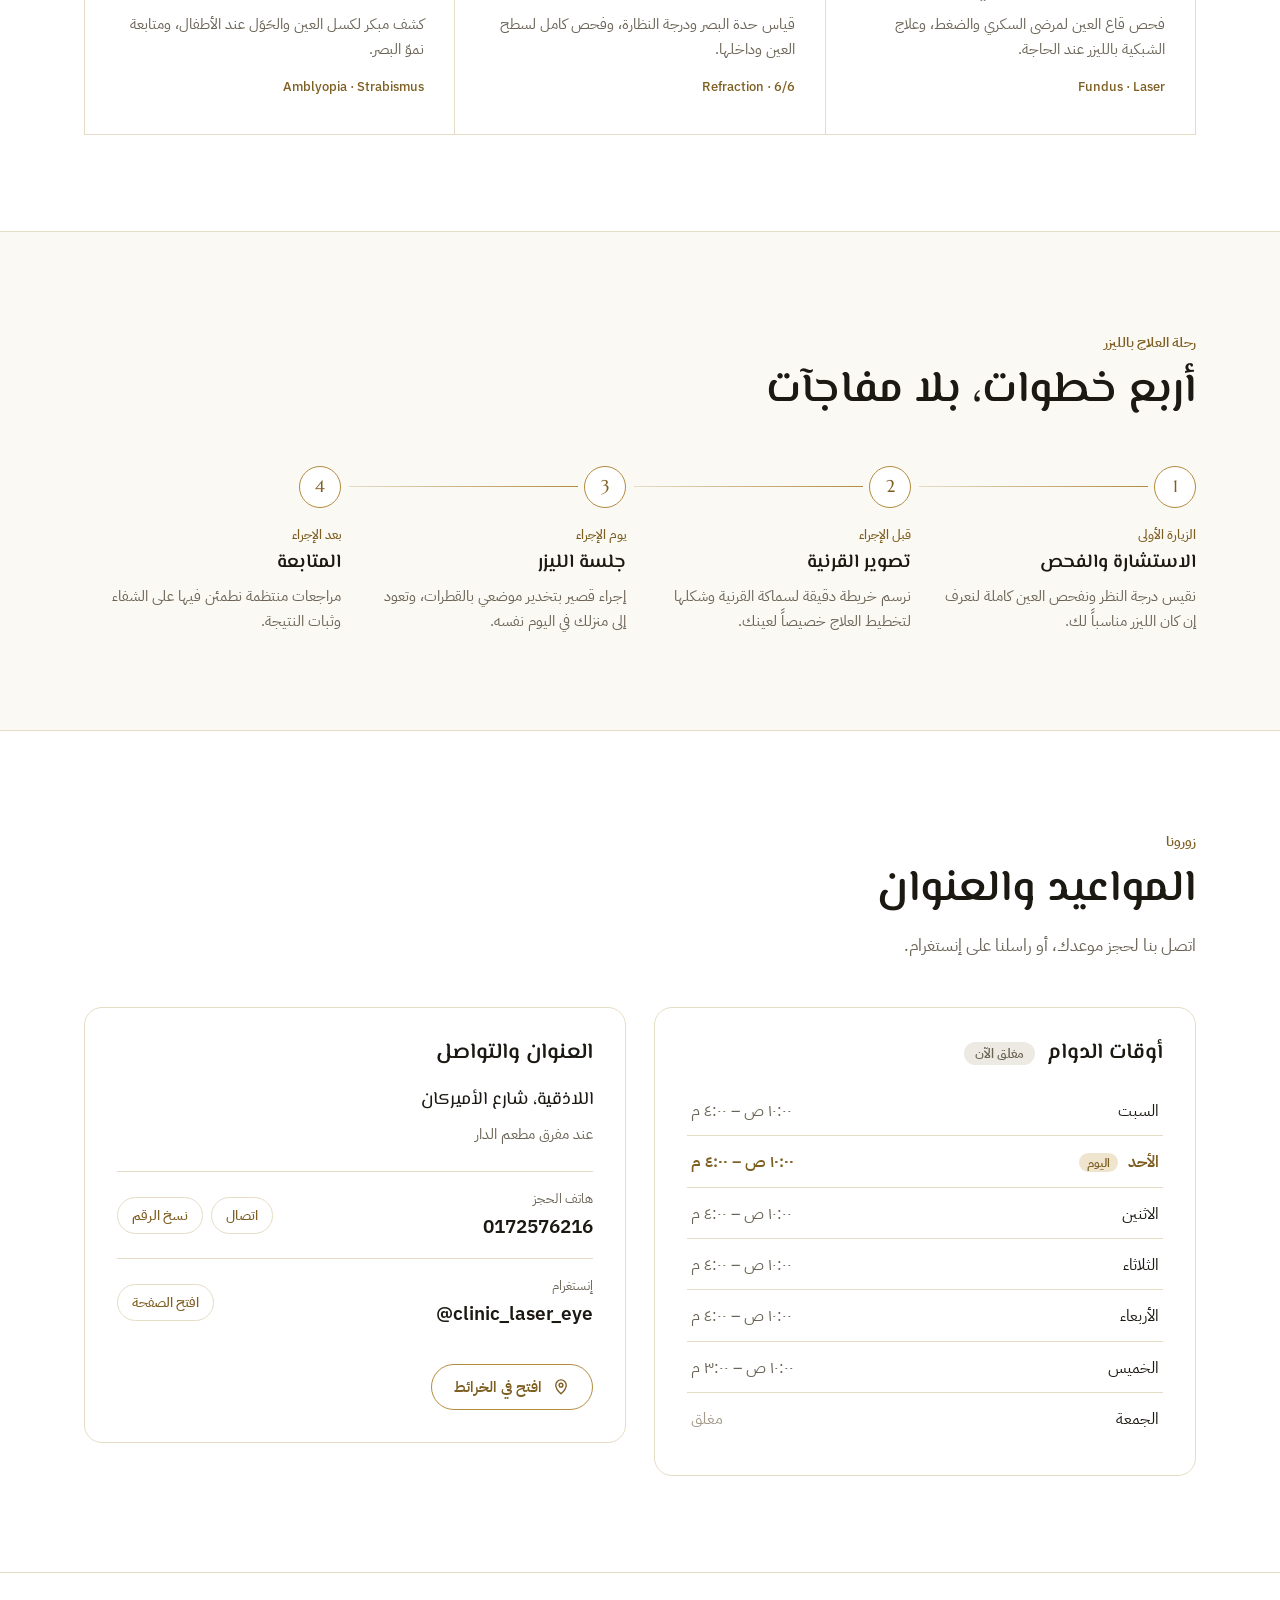
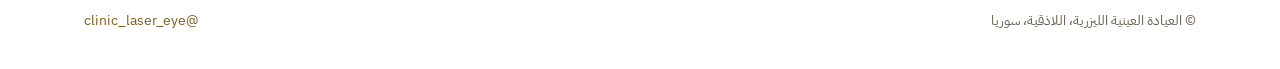
==== commit 09bc6ede: "Remove em dashes from site copy Co-Authored-By: Claude Opus 5.5 <noreply@anthropic.com>" ====
--- a/index.html
+++ b/index.html
@@ -4,7 +4,7 @@
 <meta charset="utf-8">
 <meta name="viewport" content="width=device-width, initial-scale=1, viewport-fit=cover">
 <title>Laser Eye Clinic Latakia</title>
-<meta name="description" content="Laser Eye Clinic — العيادة العينية الليزرية. Eye care and laser vision correction in Latakia, Syria.">
+<meta name="description" content="Laser Eye Clinic | العيادة العينية الليزرية. Eye care and laser vision correction in Latakia, Syria.">
 <link rel="preconnect" href="https://fonts.googleapis.com">
 <link rel="preconnect" href="https://fonts.gstatic.com" crossorigin>
 <link rel="stylesheet" href="https://fonts.googleapis.com/css2?family=El+Messiri:wght@500;600;700&family=IBM+Plex+Sans+Arabic:wght@400;500;600&family=IBM+Plex+Sans:wght@400;500;600&family=Marcellus&display=swap">
@@ -84,7 +84,7 @@
     .iris-box { max-width: 340px; order: -1; }
   }
 
-  /* Acuity band — tumbling-E chart, read in any language */
+  /* Acuity band: tumbling-E chart, read in any language */
   .acuity { background: var(--ivory); border-bottom: 1px solid var(--line); }
   .acuity-row { display: flex; align-items: flex-end; justify-content: space-between; gap: 12px; padding-block: 34px 26px; overflow: hidden; }
   .optotype { display: flex; flex-direction: column; align-items: center; gap: 10px; flex: 1; }
@@ -160,7 +160,7 @@
 <style>body{margin:0}img{max-width:100%}[hidden]{display:none!important}.demo{background:#1C1912;color:#EFE5CF;text-align:center;font-size:13px;padding:7px 16px;line-height:1.5}</style>
 </head>
 <body>
-<div class="demo">نموذج تصميم تجريبي — ليس الموقع الرسمي للعيادة · Demo design — not the clinic’s official website</div>
+<div class="demo">نموذج تصميم تجريبي، ليس الموقع الرسمي للعيادة · Demo design, not the clinic’s official website</div>
 <div id="site" dir="rtl" data-lang="ar">
   <header>
     <div class="wrap nav">
@@ -223,8 +223,8 @@
       <div class="wrap">
         <div class="acuity-row" id="acuity"></div>
         <p class="acuity-cap">
-          <span class="t-ar">من ٦/٦٠ إلى ٦/٦ — هدفنا أن تقرأ السطر الأخير بوضوح.</span>
-          <span class="t-en">From 6/60 to 6/6 — our goal is for you to read the last line clearly.</span>
+          <span class="t-ar">من ٦/٦٠ إلى ٦/٦. هدفنا أن تقرأ السطر الأخير بوضوح.</span>
+          <span class="t-en">From 6/60 to 6/6. Our goal is for you to read the last line clearly.</span>
         </p>
       </div>
     </div>
@@ -322,7 +322,7 @@
           </div>
           <div class="card">
             <h3><span class="t-ar">العنوان والتواصل</span><span class="t-en">Address &amp; contact</span></h3>
-            <p class="addr"><span class="t-ar">اللاذقية — شارع الأميركان</span><span class="t-en">Latakia — American Street</span></p>
+            <p class="addr"><span class="t-ar">اللاذقية، شارع الأميركان</span><span class="t-en">American Street, Latakia</span></p>
             <p class="addr-sub"><span class="t-ar">عند مفرق مطعم الدار</span><span class="t-en">At the turn by Al-Dar Restaurant</span></p>
             <div class="contact-line">
               <div>
@@ -353,7 +353,7 @@
 
   <footer>
     <div class="wrap foot">
-      <span><span class="t-ar">© العيادة العينية الليزرية — اللاذقية، سوريا</span><span class="t-en">© Laser Eye Clinic — Latakia, Syria</span></span>
+      <span><span class="t-ar">© العيادة العينية الليزرية، اللاذقية، سوريا</span><span class="t-en">© Laser Eye Clinic, Latakia, Syria</span></span>
       <a href="https://www.instagram.com/clinic_laser_eye/" target="_blank" rel="noopener">@clinic_laser_eye</a>
     </div>
   </footer>
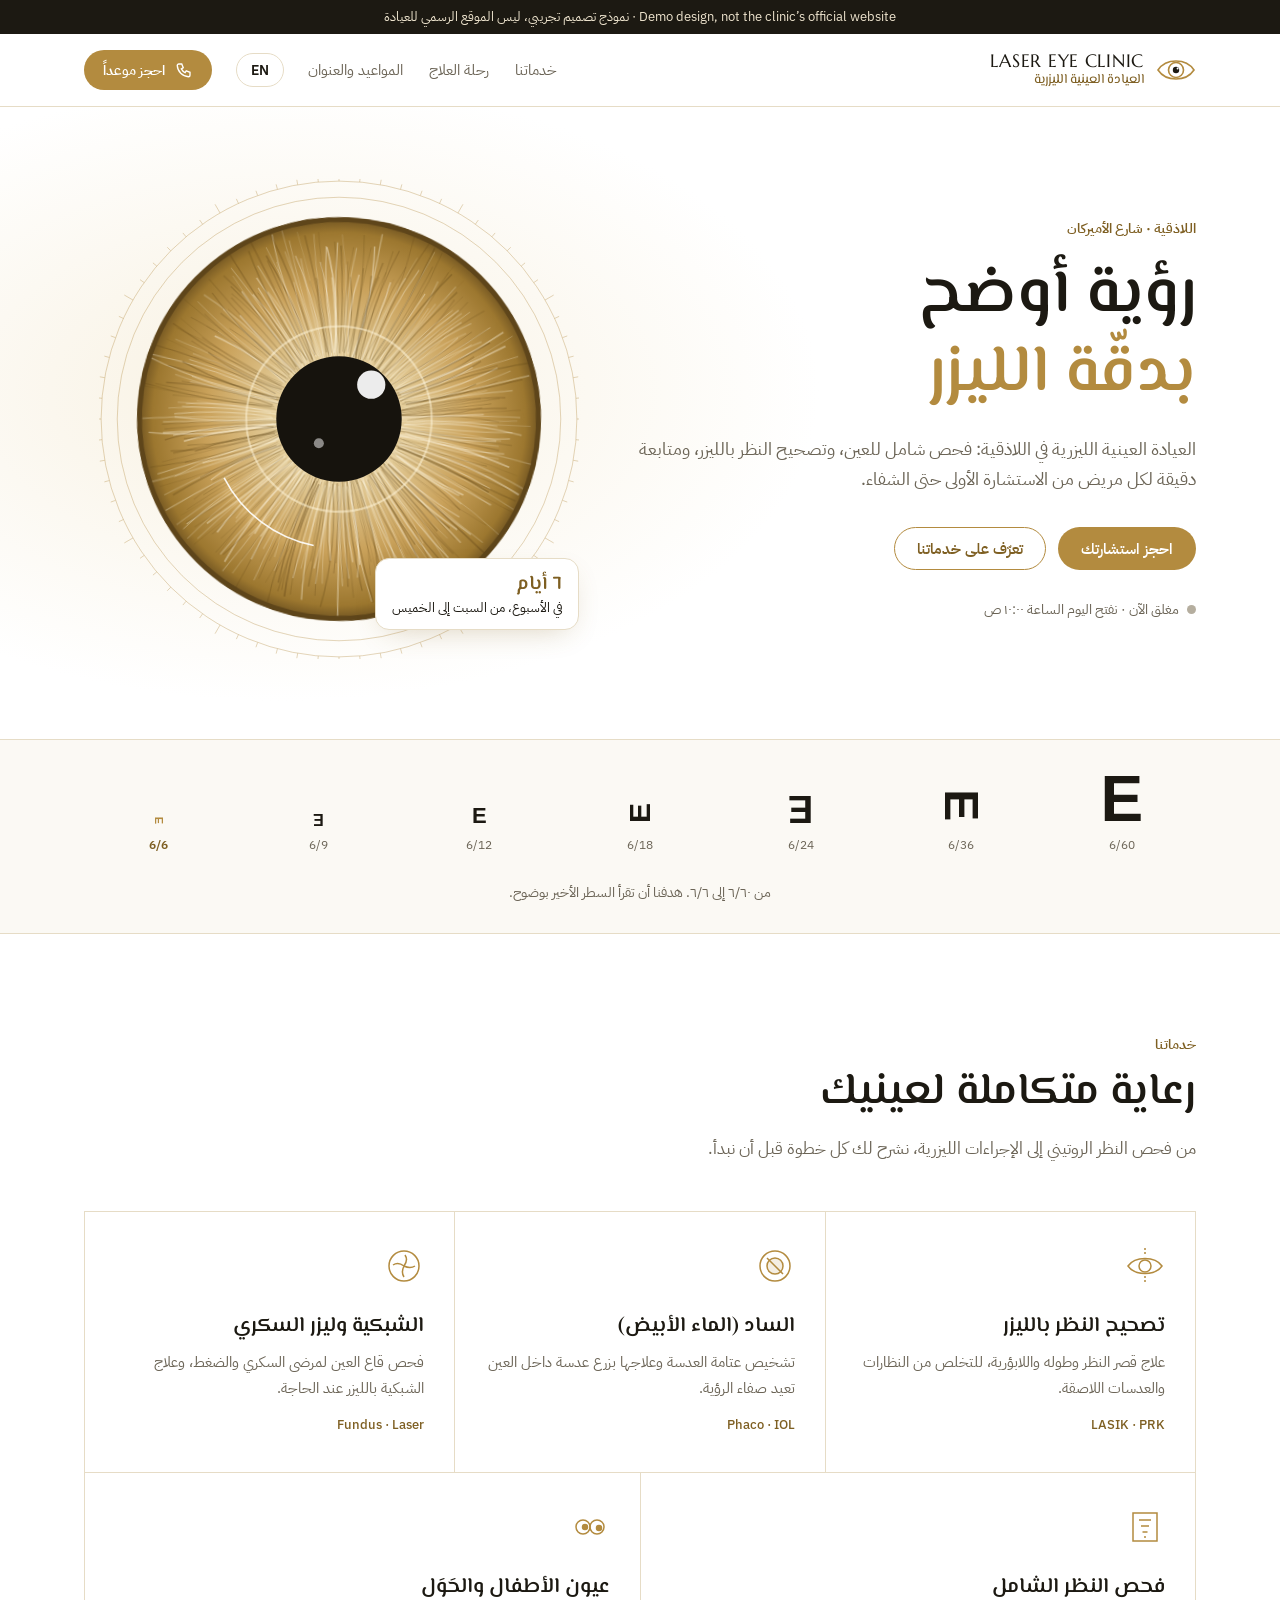
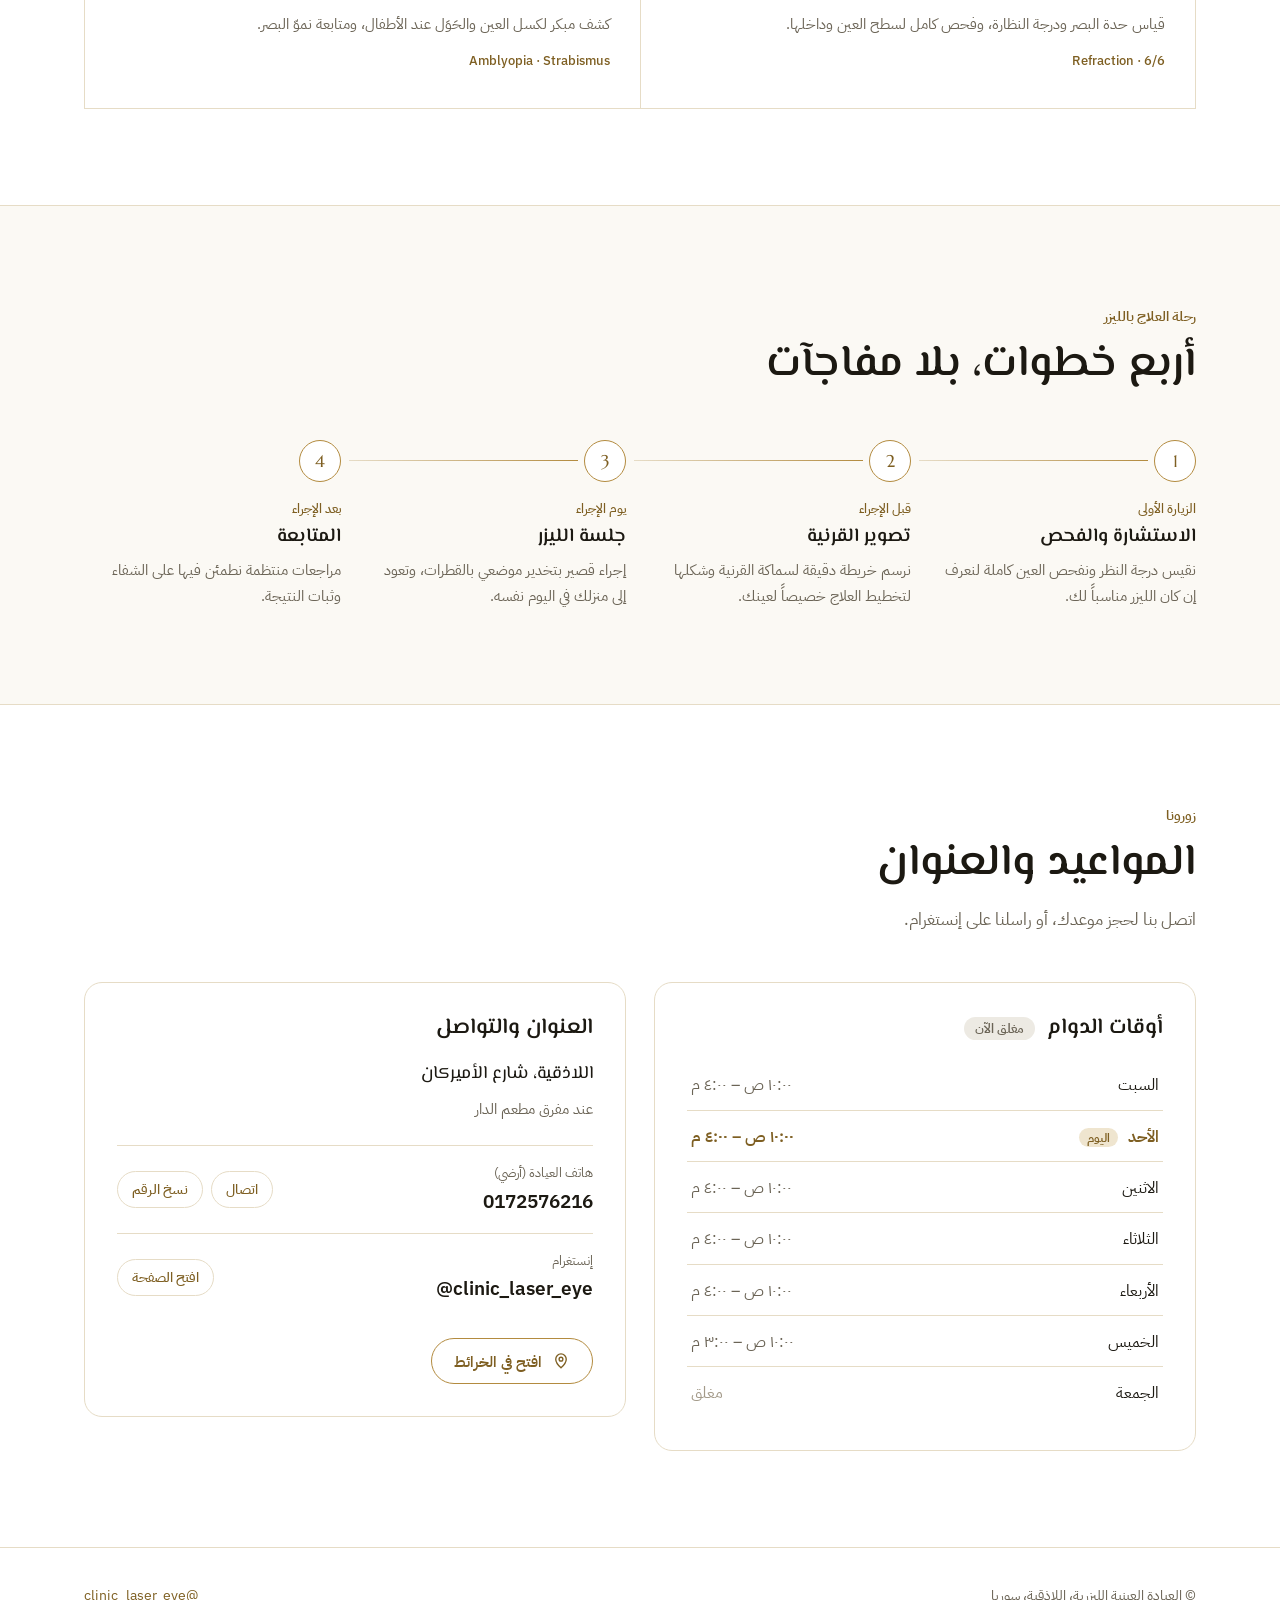
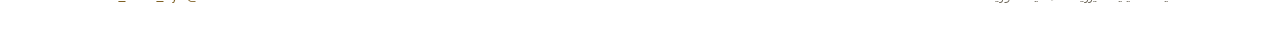
==== commit 1b915fd4: "Remove glaucoma, name brand Laser Eye Clinic, label landline Co-Authored-By: Claude Opus 5.5 <norepl" ====
--- a/index.html
+++ b/index.html
@@ -62,7 +62,7 @@
   .lang:hover { border-color: var(--gold); }
   .nav .btn { padding: 10px 18px; font-size: 14px; }
   @media (max-width: 860px) { .nav-links { display: none; } }
-  @media (max-width: 480px) { .nav { gap: 10px; } .nav .btn span { display: none; } .nav .btn { padding: 10px; } .brand-name small { display: none; } }
+  @media (max-width: 480px) { .nav { gap: 10px; } .nav .btn span { display: none; } .nav .btn { padding: 10px; } .brand-name small { display: none; } .brand-name b { font-size: 15px; } }
 
   /* Hero */
   .hero { position: relative; overflow: hidden; border-bottom: 1px solid var(--line); background: radial-gradient(ellipse 60% 70% at 78% 45%, #F8F1E1 0%, var(--white) 70%); }
@@ -103,15 +103,17 @@
   @media (max-width: 560px) { section.block { padding-block: 64px; } }
 
   /* Services */
-  .services { display: grid; grid-template-columns: repeat(3, 1fr); border-top: 1px solid var(--line); border-inline-start: 1px solid var(--line); }
-  .svc { padding: 34px 30px 36px; border-bottom: 1px solid var(--line); border-inline-end: 1px solid var(--line); transition: background .25s; }
+  /* Five services: three across the first row, two wider ones below */
+  .services { display: grid; grid-template-columns: repeat(6, 1fr); border-top: 1px solid var(--line); border-inline-start: 1px solid var(--line); }
+  .svc { grid-column: span 2; padding: 34px 30px 36px; border-bottom: 1px solid var(--line); border-inline-end: 1px solid var(--line); transition: background .25s; }
+  .svc:nth-child(n+4) { grid-column: span 3; }
   .svc:hover { background: var(--ivory); }
   .svc svg { width: 40px; height: 40px; color: var(--gold); margin-bottom: 20px; }
   .svc h3 { font-size: 21px; margin-bottom: 10px; }
   .svc p { margin: 0; color: var(--muted); font-size: 15px; }
   .svc .term { display: block; margin-top: 14px; font-size: 13px; color: var(--gold-deep); font-weight: 500; }
-  @media (max-width: 900px) { .services { grid-template-columns: repeat(2, 1fr); } }
-  @media (max-width: 580px) { .services { grid-template-columns: 1fr; } .svc { padding: 28px 22px; } }
+  @media (max-width: 900px) { .services { grid-template-columns: repeat(2, 1fr); } .svc, .svc:nth-child(n+4) { grid-column: span 1; } .svc:last-child { grid-column: span 2; } }
+  @media (max-width: 580px) { .services { grid-template-columns: 1fr; } .svc, .svc:nth-child(n+4), .svc:last-child { grid-column: auto; } .svc { padding: 28px 22px; } }
 
   /* Journey */
   .journey-bg { background: var(--ivory); border-block: 1px solid var(--line); }
@@ -171,7 +173,7 @@
           <circle cx="20" cy="20" r="3.2" fill="#1C1912"/>
           <circle cx="21.6" cy="18.4" r="1" fill="#FFFFFF"/>
         </svg>
-        <span class="brand-name"><b>LASER EYE</b><small>العيادة العينية الليزرية</small></span>
+        <span class="brand-name"><b>LASER EYE CLINIC</b><small>العيادة العينية الليزرية</small></span>
       </a>
       <nav class="nav-links" aria-label="Main">
         <a href="#services"><span class="t-ar">خدماتنا</span><span class="t-en">Services</span></a>
@@ -248,12 +250,6 @@
             <h3><span class="t-ar">الساد (الماء الأبيض)</span><span class="t-en">Cataract</span></h3>
             <p><span class="t-ar">تشخيص عتامة العدسة وعلاجها بزرع عدسة داخل العين تعيد صفاء الرؤية.</span><span class="t-en">Diagnosis of a clouded lens and treatment with an intraocular lens implant that restores clear vision.</span></p>
             <span class="term">Phaco · IOL</span>
-          </article>
-          <article class="svc">
-            <svg viewBox="0 0 40 40" fill="none" stroke="currentColor" stroke-width="1.5" aria-hidden="true"><circle cx="20" cy="20" r="15"/><path d="M20 10v10l7 4"/><path d="M5 20h3M32 20h3"/></svg>
-            <h3><span class="t-ar">الزرق (الماء الأزرق)</span><span class="t-en">Glaucoma</span></h3>
-            <p><span class="t-ar">قياس ضغط العين وفحص العصب البصري، مع خطة علاج ومتابعة منتظمة.</span><span class="t-en">Eye-pressure measurement and optic-nerve assessment, with a treatment plan and regular follow-up.</span></p>
-            <span class="term">IOP · OCT</span>
           </article>
           <article class="svc">
             <svg viewBox="0 0 40 40" fill="none" stroke="currentColor" stroke-width="1.5" aria-hidden="true"><circle cx="20" cy="20" r="15"/><path d="M20 20c-4-3-8-3-11-1M20 20c3-4 3-8 1-11M20 20c4 2 8 2 11 0M20 20c-2 4-2 8 0 11"/></svg>
@@ -326,7 +322,7 @@
             <p class="addr-sub"><span class="t-ar">عند مفرق مطعم الدار</span><span class="t-en">At the turn by Al-Dar Restaurant</span></p>
             <div class="contact-line">
               <div>
-                <span class="lbl"><span class="t-ar">هاتف الحجز</span><span class="t-en">Booking phone</span></span>
+                <span class="lbl"><span class="t-ar">هاتف العيادة (أرضي)</span><span class="t-en">Clinic phone (landline)</span></span>
                 <span class="val" id="phone">0172576216</span>
               </div>
               <div style="display:flex;gap:8px;flex-wrap:wrap">
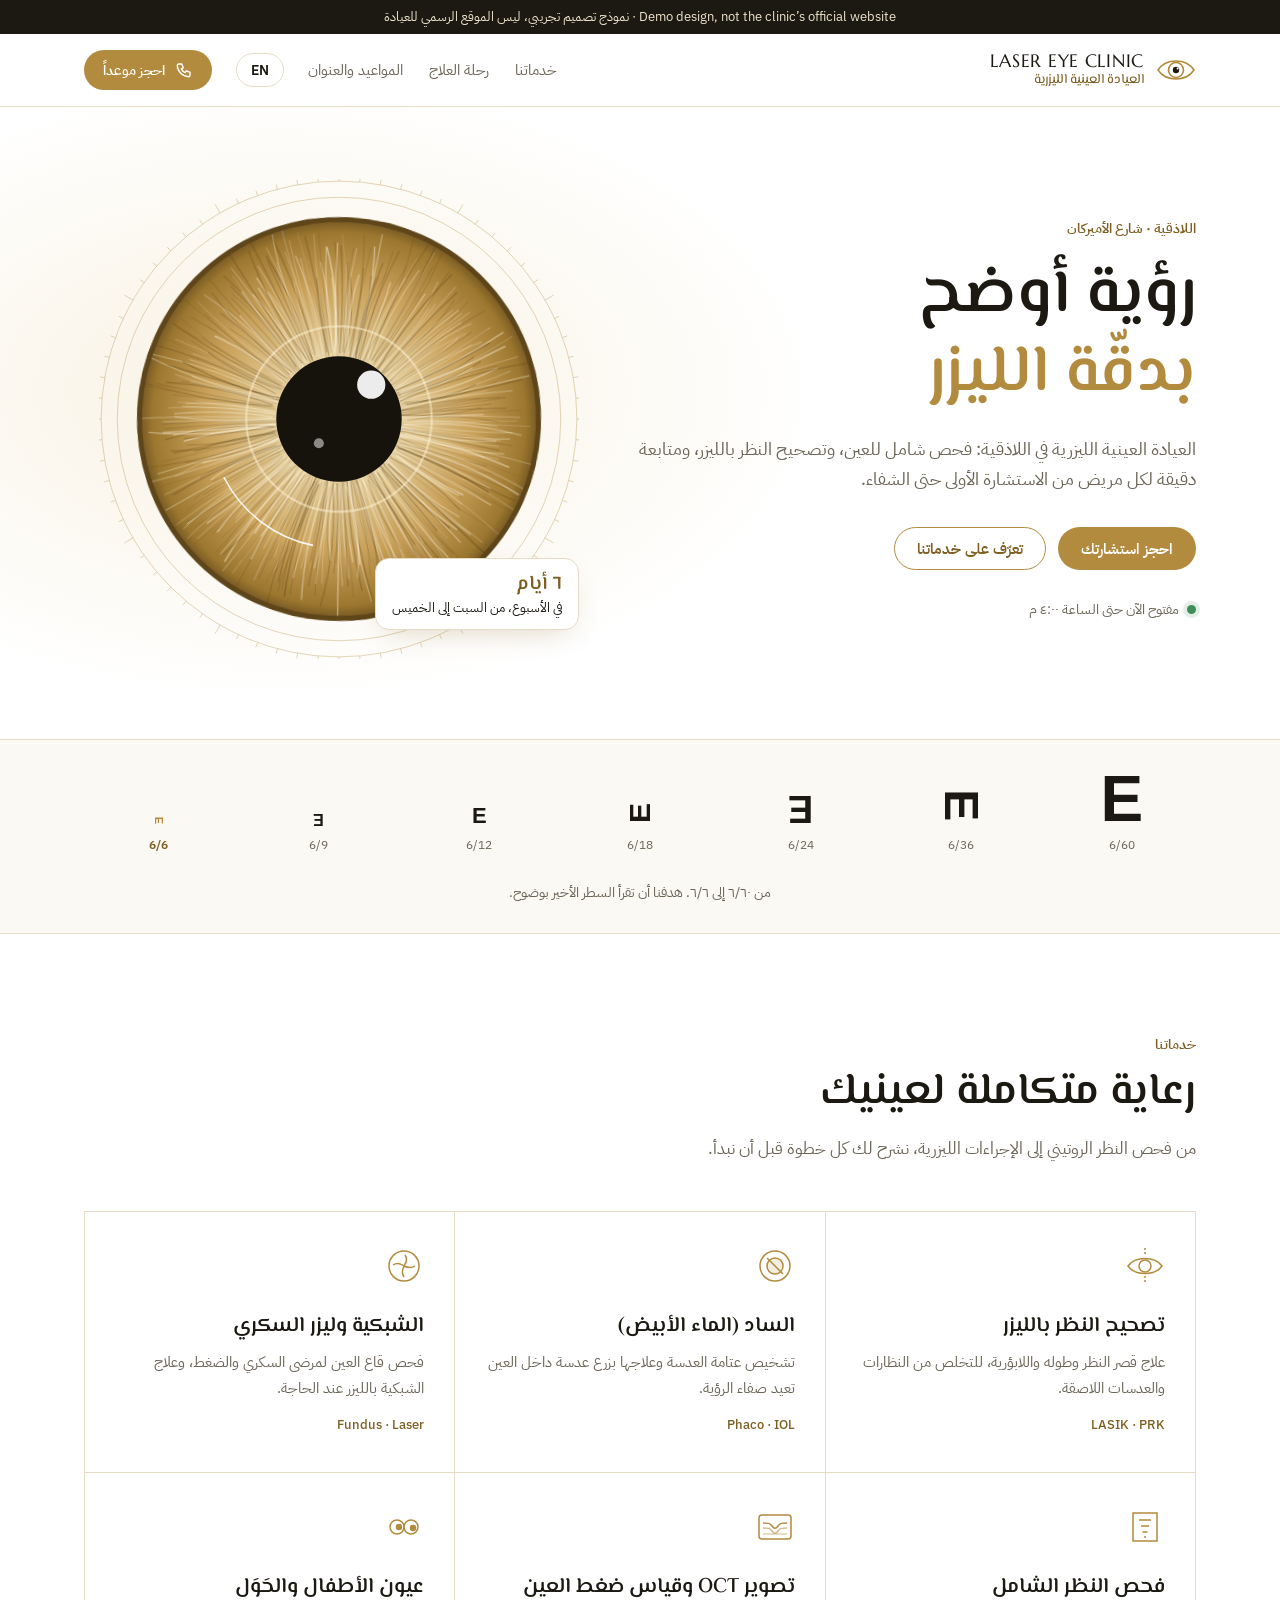
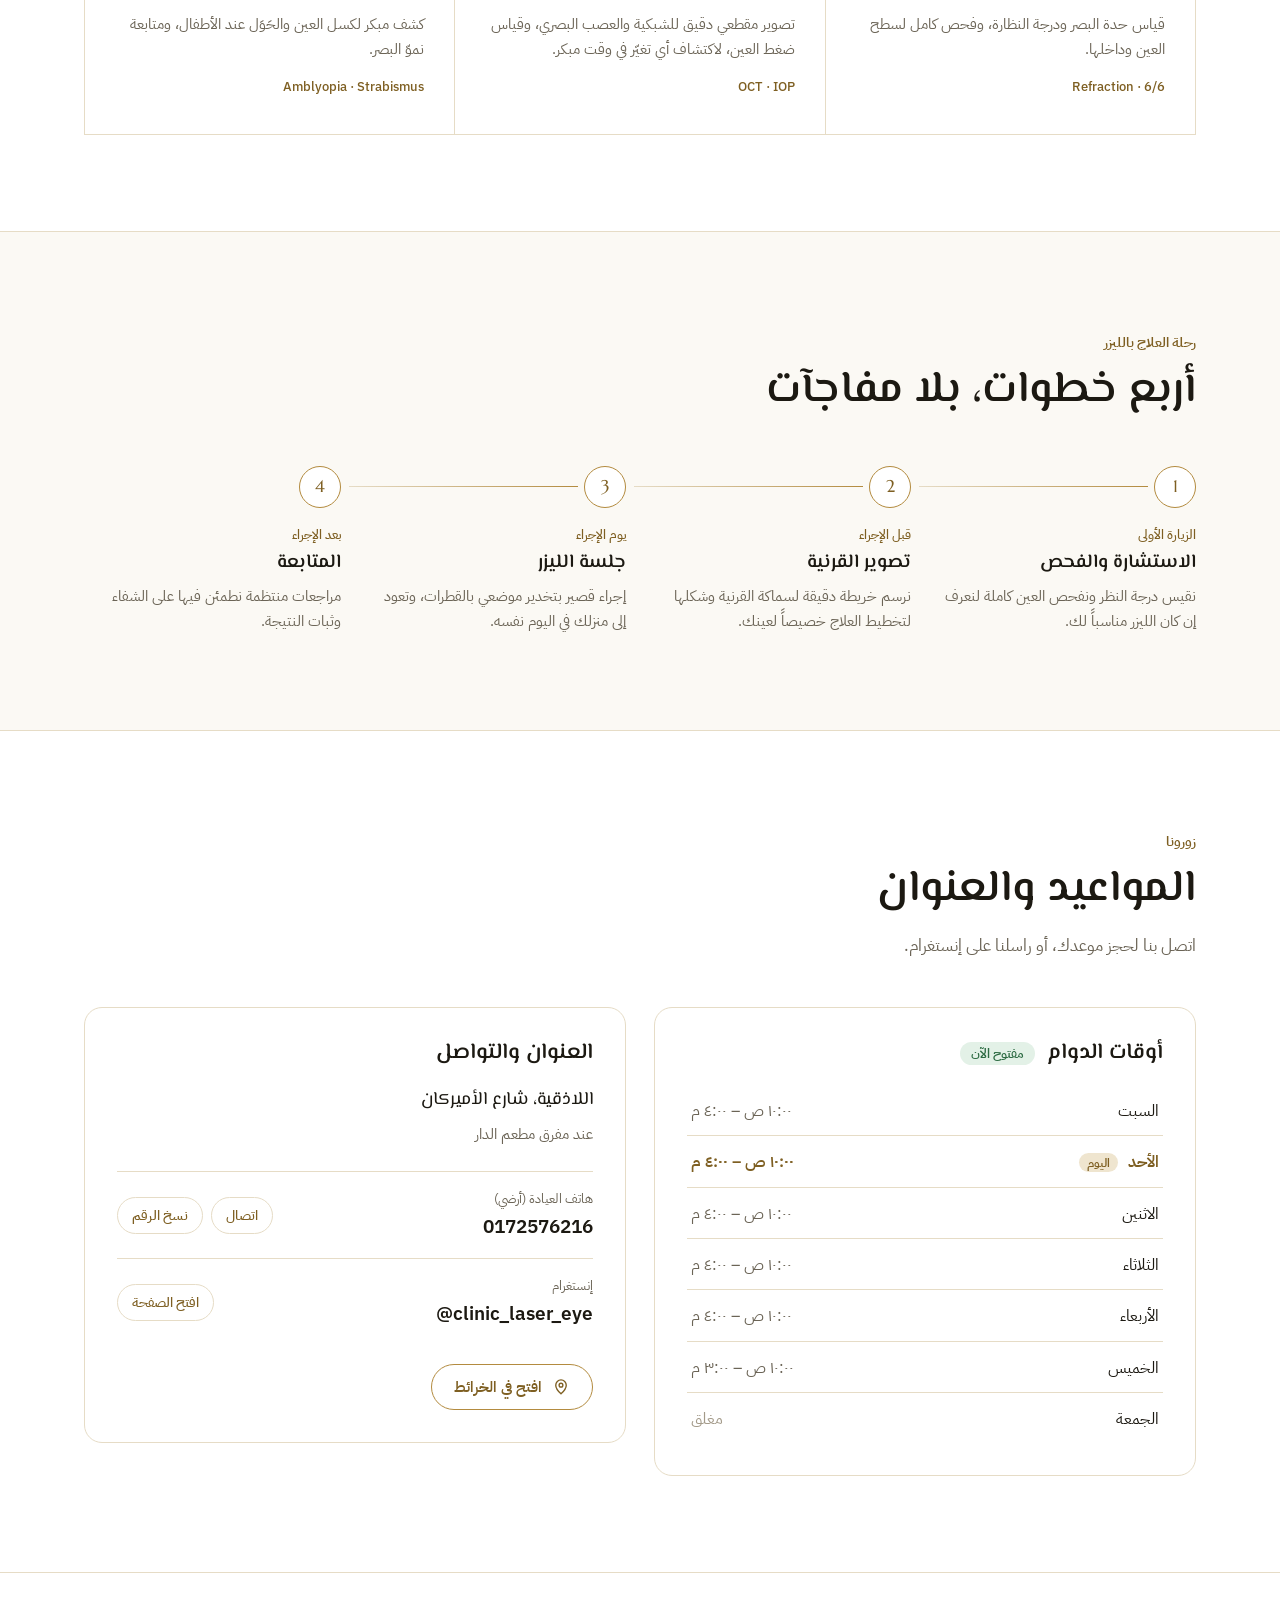
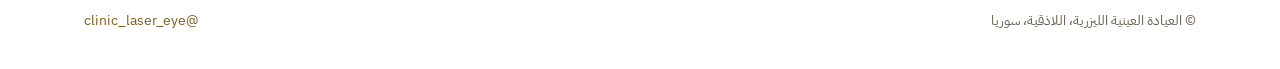
==== commit fb542291: "Add OCT scan and eye-pressure service Co-Authored-By: Claude Opus 5.5 <noreply@anthropic.com>" ====
--- a/index.html
+++ b/index.html
@@ -103,17 +103,15 @@
   @media (max-width: 560px) { section.block { padding-block: 64px; } }
 
   /* Services */
-  /* Five services: three across the first row, two wider ones below */
-  .services { display: grid; grid-template-columns: repeat(6, 1fr); border-top: 1px solid var(--line); border-inline-start: 1px solid var(--line); }
-  .svc { grid-column: span 2; padding: 34px 30px 36px; border-bottom: 1px solid var(--line); border-inline-end: 1px solid var(--line); transition: background .25s; }
-  .svc:nth-child(n+4) { grid-column: span 3; }
+  .services { display: grid; grid-template-columns: repeat(3, 1fr); border-top: 1px solid var(--line); border-inline-start: 1px solid var(--line); }
+  .svc { padding: 34px 30px 36px; border-bottom: 1px solid var(--line); border-inline-end: 1px solid var(--line); transition: background .25s; }
   .svc:hover { background: var(--ivory); }
   .svc svg { width: 40px; height: 40px; color: var(--gold); margin-bottom: 20px; }
   .svc h3 { font-size: 21px; margin-bottom: 10px; }
   .svc p { margin: 0; color: var(--muted); font-size: 15px; }
   .svc .term { display: block; margin-top: 14px; font-size: 13px; color: var(--gold-deep); font-weight: 500; }
-  @media (max-width: 900px) { .services { grid-template-columns: repeat(2, 1fr); } .svc, .svc:nth-child(n+4) { grid-column: span 1; } .svc:last-child { grid-column: span 2; } }
-  @media (max-width: 580px) { .services { grid-template-columns: 1fr; } .svc, .svc:nth-child(n+4), .svc:last-child { grid-column: auto; } .svc { padding: 28px 22px; } }
+  @media (max-width: 900px) { .services { grid-template-columns: repeat(2, 1fr); } }
+  @media (max-width: 580px) { .services { grid-template-columns: 1fr; } .svc { padding: 28px 22px; } }
 
   /* Journey */
   .journey-bg { background: var(--ivory); border-block: 1px solid var(--line); }
@@ -262,6 +260,12 @@
             <h3><span class="t-ar">فحص النظر الشامل</span><span class="t-en">Comprehensive eye exam</span></h3>
             <p><span class="t-ar">قياس حدة البصر ودرجة النظارة، وفحص كامل لسطح العين وداخلها.</span><span class="t-en">Visual acuity, glasses prescription, and a full check of the front and back of the eye.</span></p>
             <span class="term">6/6 · Refraction</span>
+          </article>
+          <article class="svc">
+            <svg viewBox="0 0 40 40" fill="none" stroke="currentColor" stroke-width="1.5" aria-hidden="true"><rect x="4" y="8" width="32" height="24" rx="3"/><path d="M8 16c5 0 7 0 9 3s4 3 6 0 4-3 9-3"/><path d="M8 21c5 0 7 0 9 3s4 3 6 0 4-3 9-3" opacity=".6"/><path d="M8 27h24" opacity=".4"/></svg>
+            <h3><span class="t-ar">تصوير OCT وقياس ضغط العين</span><span class="t-en">OCT scan &amp; eye pressure</span></h3>
+            <p><span class="t-ar">تصوير مقطعي دقيق للشبكية والعصب البصري، وقياس ضغط العين، لاكتشاف أي تغيّر في وقت مبكر.</span><span class="t-en">Detailed cross-section imaging of the retina and optic nerve, plus eye-pressure measurement, to catch changes early.</span></p>
+            <span class="term">OCT · IOP</span>
           </article>
           <article class="svc">
             <svg viewBox="0 0 40 40" fill="none" stroke="currentColor" stroke-width="1.5" aria-hidden="true"><circle cx="13" cy="20" r="7"/><circle cx="27" cy="20" r="7"/><circle cx="15" cy="20" r="2.5" fill="currentColor"/><circle cx="29" cy="21" r="2.5" fill="currentColor"/></svg>
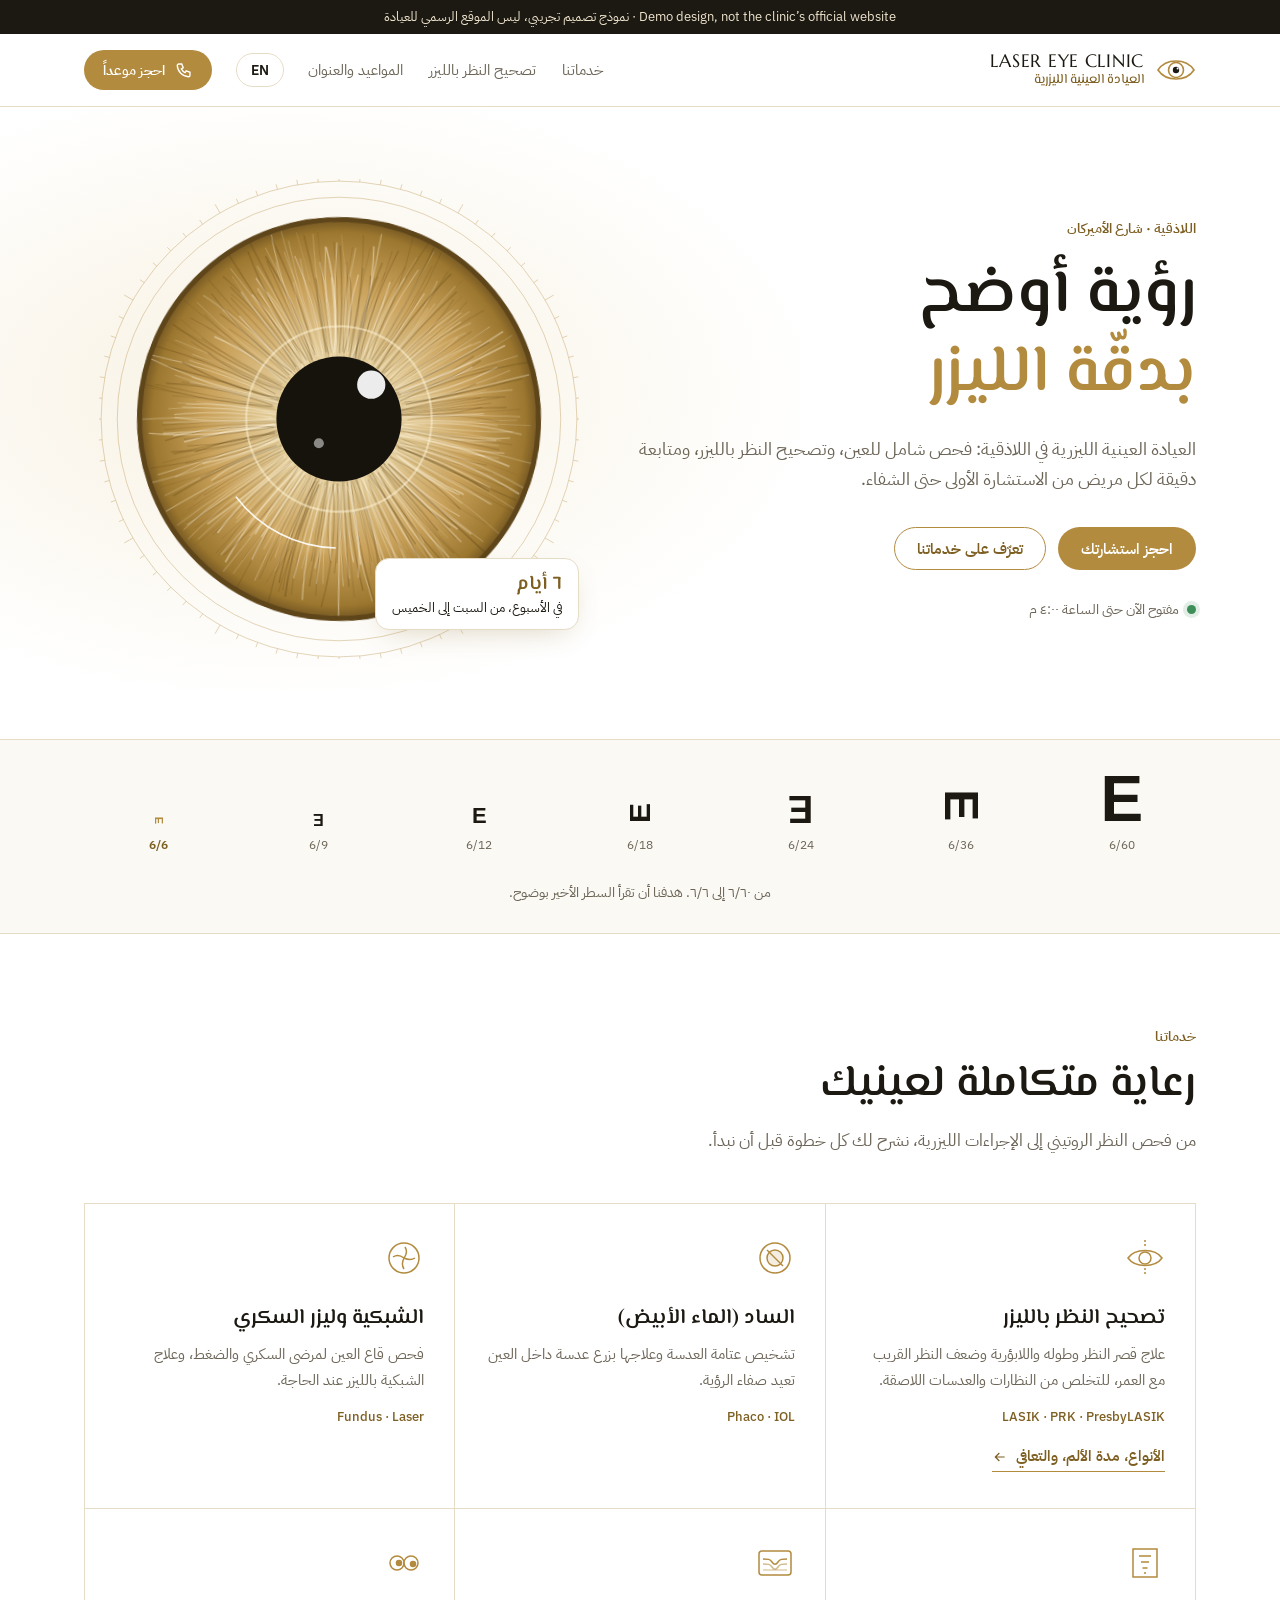
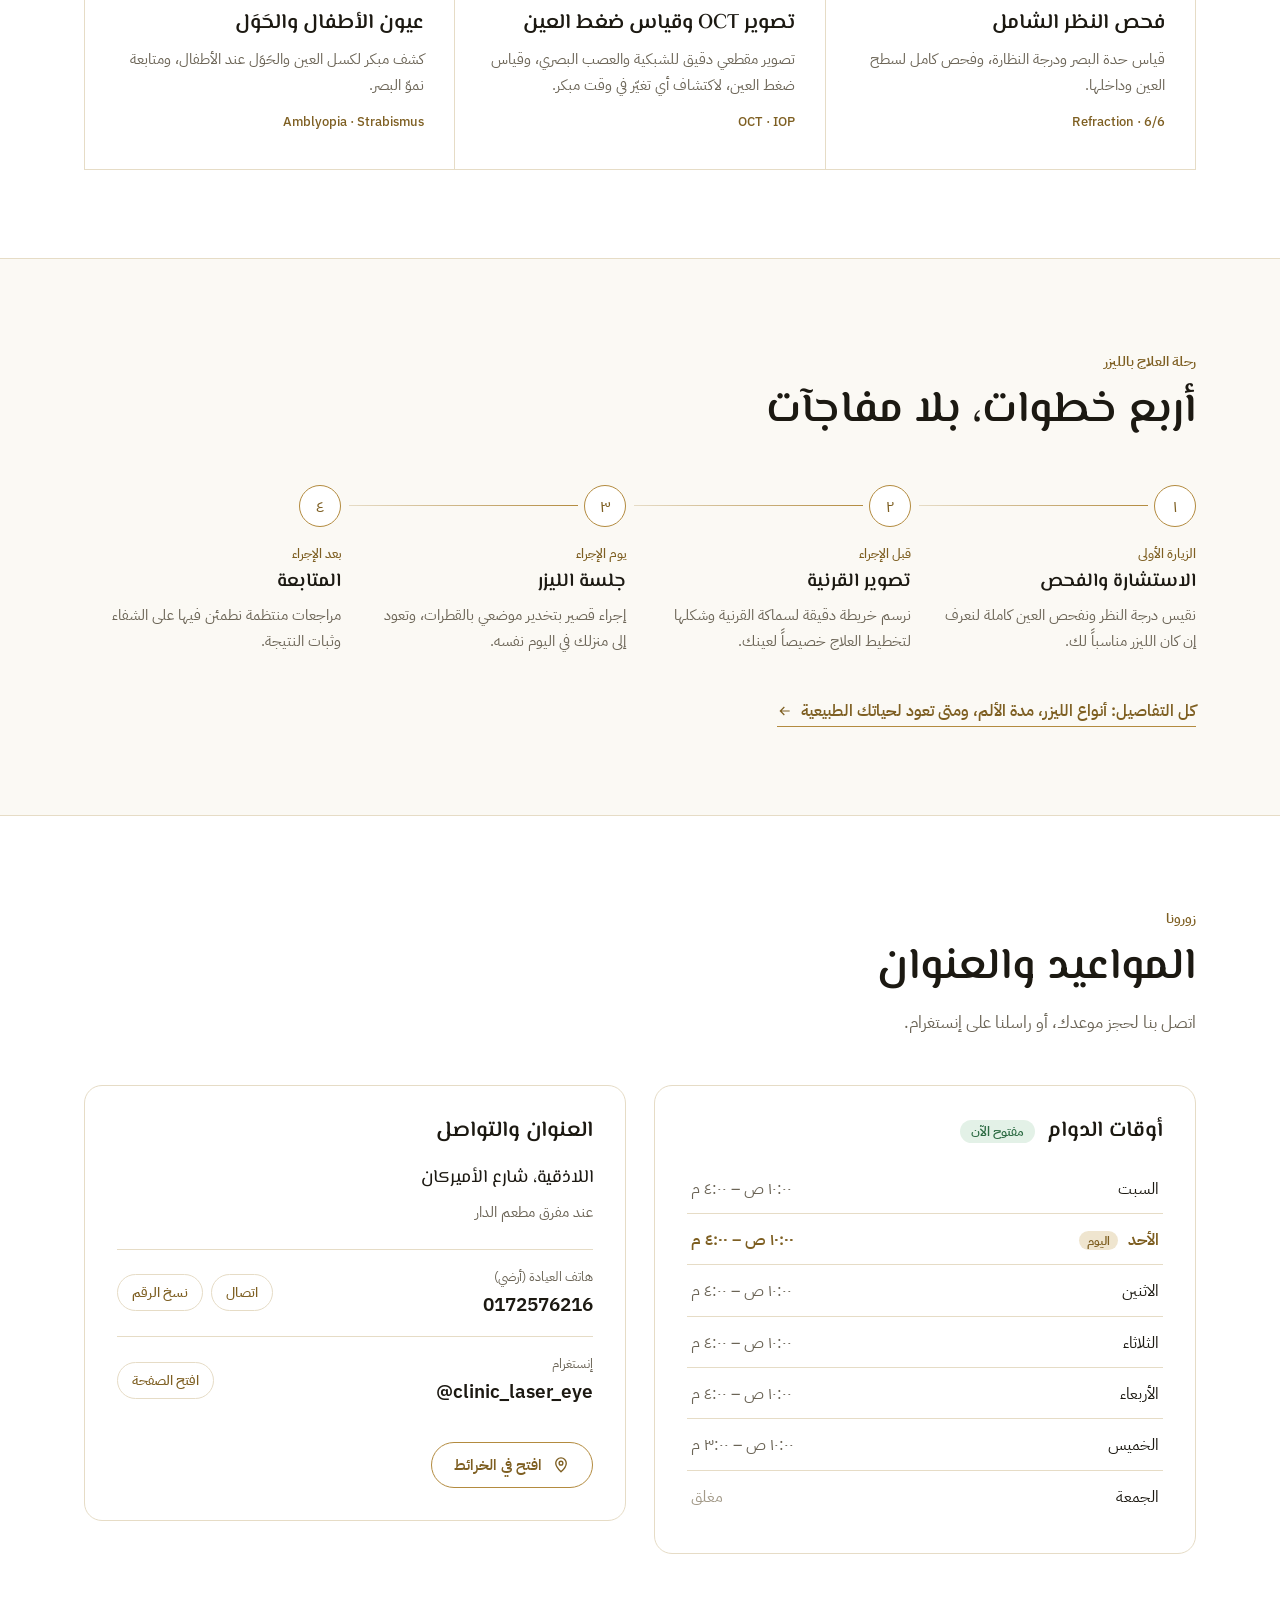
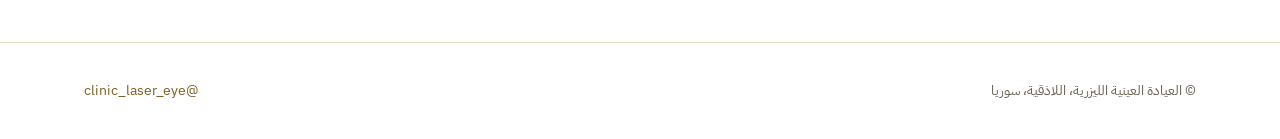
==== commit b4d20031: "Add laser vision correction page New laser.html explains how laser works, who it suits, the three la" ====
--- a/index.html
+++ b/index.html
@@ -2,166 +2,20 @@
 <html lang="ar">
 <head>
 <meta charset="utf-8">
-<meta name="viewport" content="width=device-width, initial-scale=1, viewport-fit=cover">
-<title>Laser Eye Clinic Latakia</title>
+<meta name="viewport" content="width=device-width, initial-scale=1">
+<title>Laser Eye Clinic Latakia | العيادة العينية الليزرية</title>
 <meta name="description" content="Laser Eye Clinic | العيادة العينية الليزرية. Eye care and laser vision correction in Latakia, Syria.">
 <link rel="preconnect" href="https://fonts.googleapis.com">
 <link rel="preconnect" href="https://fonts.gstatic.com" crossorigin>
 <link rel="stylesheet" href="https://fonts.googleapis.com/css2?family=El+Messiri:wght@500;600;700&family=IBM+Plex+Sans+Arabic:wght@400;500;600&family=IBM+Plex+Sans:wght@400;500;600&family=Marcellus&display=swap">
-<style>
-  /* White & gold is the clinic's identity, so the page commits to one light theme. */
-  :root {
-    color-scheme: light;
-    --white: #FFFFFF;
-    --ivory: #FBF9F4;
-    --gold: #B38B3F;
-    --gold-deep: #7E5F22;
-    --gold-pale: #EFE5CF;
-    --ink: #1C1912;
-    --muted: #6B6456;
-    --line: #E6DCC6;
-    --display: "Marcellus", "El Messiri", Georgia, serif;
-    --body: "IBM Plex Sans", "IBM Plex Sans Arabic", system-ui, -apple-system, "Segoe UI", Tahoma, sans-serif;
-    --max: 1160px;
-  }
-  * { box-sizing: border-box; }
-  html { scroll-behavior: smooth; }
-  body { background: var(--white); color: var(--ink); font-family: var(--body); font-size: 16px; line-height: 1.7; }
-  #site[data-lang="ar"] { --display: "El Messiri", "Marcellus", Georgia, serif; }
-  #site[data-lang="ar"] .t-en, #site[data-lang="en"] .t-ar { display: none !important; }
-
-  a { color: inherit; }
-  :focus-visible { outline: 2px solid var(--gold); outline-offset: 3px; border-radius: 4px; }
-  .wrap { max-width: var(--max); margin-inline: auto; padding-inline: 24px; }
-  @media (max-width: 480px) { .wrap { padding-inline: 16px; } }
-
-  h1, h2, h3 { font-family: var(--display); font-weight: 600; line-height: 1.2; text-wrap: balance; margin: 0; }
-  .eyebrow { font-size: 12.5px; letter-spacing: .16em; text-transform: uppercase; color: var(--gold-deep); font-weight: 600; }
-  #site[data-lang="ar"] .eyebrow { letter-spacing: 0; font-size: 14px; }
-
-  /* Buttons */
-  .btn { display: inline-flex; align-items: center; gap: 10px; padding: 13px 22px; border-radius: 999px; font: 600 15px/1 var(--body); text-decoration: none; cursor: pointer; border: 1px solid transparent; transition: background .2s, color .2s, border-color .2s; }
-  .btn-gold { background: var(--gold); color: var(--white); }
-  .btn-gold:hover { background: var(--gold-deep); }
-  .btn-line { border-color: var(--gold); color: var(--gold-deep); background: transparent; }
-  .btn-line:hover { background: var(--gold-pale); }
-  .btn svg { width: 18px; height: 18px; flex: none; }
-
-  /* Header */
-  header { position: sticky; top: env(safe-area-inset-top, 0px); z-index: 10; background: rgba(255,255,255,.92); backdrop-filter: blur(10px); border-bottom: 1px solid var(--line); }
-  .nav { display: flex; align-items: center; gap: 24px; height: 72px; }
-  .brand { display: flex; align-items: center; gap: 12px; text-decoration: none; margin-inline-end: auto; }
-  .brand-mark { width: 40px; height: 40px; flex: none; }
-  .brand-name { display: flex; flex-direction: column; line-height: 1.15; }
-  .brand-name b { font-family: "Marcellus", Georgia, serif; font-weight: 400; font-size: 18px; letter-spacing: .04em; }
-  .brand-name small { font-family: "El Messiri", serif; font-size: 13.5px; color: var(--gold-deep); }
-  .nav-links { display: flex; gap: 26px; font-size: 15px; }
-  .nav-links a { text-decoration: none; color: var(--muted); }
-  .nav-links a:hover { color: var(--gold-deep); }
-  .lang { background: none; border: 1px solid var(--line); border-radius: 999px; padding: 7px 14px; font: 600 14px var(--body); color: var(--ink); cursor: pointer; }
-  .lang:hover { border-color: var(--gold); }
-  .nav .btn { padding: 10px 18px; font-size: 14px; }
-  @media (max-width: 860px) { .nav-links { display: none; } }
-  @media (max-width: 480px) { .nav { gap: 10px; } .nav .btn span { display: none; } .nav .btn { padding: 10px; } .brand-name small { display: none; } .brand-name b { font-size: 15px; } }
-
-  /* Hero */
-  .hero { position: relative; overflow: hidden; border-bottom: 1px solid var(--line); background: radial-gradient(ellipse 60% 70% at 78% 45%, #F8F1E1 0%, var(--white) 70%); }
-  #site[dir="rtl"] .hero { background: radial-gradient(ellipse 60% 70% at 22% 45%, #F8F1E1 0%, var(--white) 70%); }
-  .hero-grid { display: grid; grid-template-columns: 1.1fr 1fr; align-items: center; gap: 40px; padding-block: 72px 80px; }
-  .hero h1 { font-size: clamp(38px, 5.6vw, 66px); margin-block: 14px 20px; }
-  .hero h1 em { font-style: normal; color: var(--gold); }
-  .hero p.lead { font-size: 18px; color: var(--muted); max-width: 52ch; margin: 0 0 32px; }
-  .hero-actions { display: flex; flex-wrap: wrap; gap: 12px; }
-  .status { display: inline-flex; align-items: center; gap: 8px; margin-top: 28px; font-size: 14px; color: var(--muted); }
-  .dot { width: 9px; height: 9px; border-radius: 50%; background: #B5AE9F; }
-  .dot.open { background: #3E8E5A; box-shadow: 0 0 0 4px rgba(62,142,90,.15); }
-  .iris-box { position: relative; aspect-ratio: 1; width: 100%; max-width: 480px; justify-self: center; }
-  .iris-box canvas { width: 100%; height: 100%; display: block; }
-  .iris-tag { position: absolute; inset-block-end: 6%; inset-inline-start: 0; background: var(--white); border: 1px solid var(--line); border-radius: 14px; padding: 12px 16px; font-size: 13px; line-height: 1.4; box-shadow: 0 10px 30px -12px rgba(126,95,34,.3); }
-  .iris-tag b { display: block; font-family: var(--display); font-size: 20px; color: var(--gold-deep); font-weight: 600; }
-  @media (max-width: 860px) {
-    .hero-grid { grid-template-columns: 1fr; padding-block: 48px 56px; }
-    .iris-box { max-width: 340px; order: -1; }
-  }
-
-  /* Acuity band: tumbling-E chart, read in any language */
-  .acuity { background: var(--ivory); border-bottom: 1px solid var(--line); }
-  .acuity-row { display: flex; align-items: flex-end; justify-content: space-between; gap: 12px; padding-block: 34px 26px; overflow: hidden; }
-  .optotype { display: flex; flex-direction: column; align-items: center; gap: 10px; flex: 1; }
-  .optotype span { font-family: Arial, Helvetica, sans-serif; font-weight: 700; line-height: .8; color: var(--ink); display: inline-block; }
-  .optotype small { font-size: 12px; color: var(--muted); font-variant-numeric: tabular-nums; direction: ltr; }
-  .optotype.last span { color: var(--gold); }
-  .optotype.last small { color: var(--gold-deep); font-weight: 600; }
-  .acuity-cap { text-align: center; font-size: 14px; color: var(--muted); padding-bottom: 28px; margin: 0; }
-  @media (max-width: 560px) { .optotype:nth-child(2), .optotype:nth-child(4) { display: none; } }
-
-  /* Sections */
-  section.block { padding-block: 96px; }
-  .head { max-width: 640px; margin-bottom: 48px; }
-  .head h2 { font-size: clamp(30px, 3.8vw, 44px); margin-top: 10px; }
-  .head p { color: var(--muted); margin: 14px 0 0; font-size: 17px; }
-  @media (max-width: 560px) { section.block { padding-block: 64px; } }
-
-  /* Services */
-  .services { display: grid; grid-template-columns: repeat(3, 1fr); border-top: 1px solid var(--line); border-inline-start: 1px solid var(--line); }
-  .svc { padding: 34px 30px 36px; border-bottom: 1px solid var(--line); border-inline-end: 1px solid var(--line); transition: background .25s; }
-  .svc:hover { background: var(--ivory); }
-  .svc svg { width: 40px; height: 40px; color: var(--gold); margin-bottom: 20px; }
-  .svc h3 { font-size: 21px; margin-bottom: 10px; }
-  .svc p { margin: 0; color: var(--muted); font-size: 15px; }
-  .svc .term { display: block; margin-top: 14px; font-size: 13px; color: var(--gold-deep); font-weight: 500; }
-  @media (max-width: 900px) { .services { grid-template-columns: repeat(2, 1fr); } }
-  @media (max-width: 580px) { .services { grid-template-columns: 1fr; } .svc { padding: 28px 22px; } }
-
-  /* Journey */
-  .journey-bg { background: var(--ivory); border-block: 1px solid var(--line); }
-  .steps { list-style: none; margin: 0; padding: 0; display: grid; grid-template-columns: repeat(4, 1fr); gap: 28px; counter-reset: step; }
-  .steps li { position: relative; padding-top: 58px; counter-increment: step; }
-  .steps li::before { content: counter(step); position: absolute; top: 0; inset-inline-start: 0; width: 40px; height: 40px; border-radius: 50%; border: 1px solid var(--gold); color: var(--gold-deep); display: grid; place-items: center; font-family: "Marcellus", serif; font-size: 17px; background: var(--white); z-index: 1; }
-  .steps li::after { content: ""; position: absolute; top: 20px; inset-inline: 48px -20px; height: 1px; background: linear-gradient(90deg, var(--gold), var(--line)); }
-  #site[dir="rtl"] .steps li::after { background: linear-gradient(270deg, var(--gold), var(--line)); }
-  .steps li:last-child::after { display: none; }
-  .steps h3 { font-size: 19px; margin-bottom: 8px; }
-  .steps p { margin: 0; font-size: 15px; color: var(--muted); }
-  .steps .when { display: block; font-size: 13px; color: var(--gold-deep); margin-bottom: 6px; font-weight: 500; }
-  @media (max-width: 900px) { .steps { grid-template-columns: 1fr 1fr; gap: 40px 28px; } .steps li::after { display: none; } }
-  @media (max-width: 520px) { .steps { grid-template-columns: 1fr; } }
-
-  /* Visit */
-  .visit { display: grid; grid-template-columns: 1fr 1fr; gap: 28px; align-items: start; }
-  .card { border: 1px solid var(--line); border-radius: 18px; padding: 32px; background: var(--white); }
-  .card h3 { font-size: 22px; margin-bottom: 18px; display: flex; align-items: center; gap: 12px; flex-wrap: wrap; }
-  .pill { font-family: var(--body); font-size: 12.5px; font-weight: 600; padding: 4px 11px; border-radius: 999px; background: #EDEAE3; color: var(--muted); }
-  .pill.open { background: #E3F1E7; color: #2D6B43; }
-  table.hours { width: 100%; border-collapse: collapse; font-variant-numeric: tabular-nums; }
-  .hours td { padding: 12px 4px; border-bottom: 1px solid var(--line); font-size: 15.5px; }
-  .hours tr:last-child td { border-bottom: 0; }
-  .hours td:last-child { text-align: end; color: var(--muted); }
-  .hours tr.today td { color: var(--gold-deep); font-weight: 600; }
-  .hours tr.today td:first-child::after { content: attr(data-today); font-size: 11.5px; font-weight: 600; margin-inline-start: 10px; padding: 2px 8px; border-radius: 999px; background: var(--gold-pale); color: var(--gold-deep); }
-  .hours tr.closed td:last-child { color: #A39A89; }
-  .addr { font-size: 18px; margin: 0 0 6px; font-family: var(--display); }
-  .addr-sub { color: var(--muted); font-size: 15px; margin: 0 0 24px; }
-  .contact-line { display: flex; align-items: center; justify-content: space-between; gap: 12px; padding: 16px 0; border-top: 1px solid var(--line); flex-wrap: wrap; }
-  .contact-line .lbl { font-size: 13px; color: var(--muted); display: block; }
-  .contact-line .val { font-size: 19px; font-weight: 600; direction: ltr; unicode-bidi: isolate; user-select: all; font-variant-numeric: tabular-nums; }
-  .mini { background: none; border: 1px solid var(--line); border-radius: 999px; padding: 7px 14px; font: 500 13.5px var(--body); color: var(--gold-deep); cursor: pointer; text-decoration: none; }
-  .mini:hover { border-color: var(--gold); background: var(--ivory); }
-  .card .btn { margin-top: 18px; }
-  @media (max-width: 820px) { .visit { grid-template-columns: 1fr; } .card { padding: 24px 20px; } }
-
-  footer { border-top: 1px solid var(--line); padding-block: 36px; font-size: 14px; color: var(--muted); }
-  .foot { display: flex; justify-content: space-between; align-items: center; gap: 16px; flex-wrap: wrap; }
-  .foot a { color: var(--gold-deep); text-decoration: none; }
-
-  @media (prefers-reduced-motion: reduce) { html { scroll-behavior: auto; } * { transition: none !important; } }
-</style>
-
-<style>body{margin:0}img{max-width:100%}[hidden]{display:none!important}.demo{background:#1C1912;color:#EFE5CF;text-align:center;font-size:13px;padding:7px 16px;line-height:1.5}</style>
+<link rel="stylesheet" href="assets/styles.css">
 </head>
 <body>
 <div class="demo">نموذج تصميم تجريبي، ليس الموقع الرسمي للعيادة · Demo design, not the clinic’s official website</div>
+
 <div id="site" dir="rtl" data-lang="ar">
+<script>try{if(localStorage.getItem('lec-lang')==='en'){var s=document.getElementById('site');s.dataset.lang='en';s.dir='ltr';document.documentElement.lang='en';}}catch(e){}</script>
+
   <header>
     <div class="wrap nav">
       <a class="brand" href="#top" aria-label="Laser Eye Clinic">
@@ -175,7 +29,7 @@
       </a>
       <nav class="nav-links" aria-label="Main">
         <a href="#services"><span class="t-ar">خدماتنا</span><span class="t-en">Services</span></a>
-        <a href="#journey"><span class="t-ar">رحلة العلاج</span><span class="t-en">Your visit</span></a>
+        <a href="laser.html"><span class="t-ar">تصحيح النظر بالليزر</span><span class="t-en">Laser vision correction</span></a>
         <a href="#visit"><span class="t-ar">المواعيد والعنوان</span><span class="t-en">Hours &amp; location</span></a>
       </nav>
       <button class="lang" id="langBtn" type="button" aria-label="Switch language">EN</button>
@@ -207,7 +61,7 @@
               <span class="t-ar">تعرّف على خدماتنا</span><span class="t-en">Explore services</span>
             </a>
           </div>
-          <div class="status" aria-live="polite"><span class="dot" id="heroDot"></span><span id="heroStatus"></span></div>
+          <div class="status" data-status aria-live="polite"><span class="dot"></span><span class="status-text"></span></div>
         </div>
         <div class="iris-box">
           <canvas id="iris" aria-hidden="true"></canvas>
@@ -237,12 +91,16 @@
           <p><span class="t-ar">من فحص النظر الروتيني إلى الإجراءات الليزرية، نشرح لك كل خطوة قبل أن نبدأ.</span><span class="t-en">From a routine vision check to laser procedures, we explain every step before we begin.</span></p>
         </div>
         <div class="services">
-          <article class="svc">
+          <a class="svc" href="laser.html">
             <svg viewBox="0 0 40 40" fill="none" stroke="currentColor" stroke-width="1.5" aria-hidden="true"><path d="M3 20c7-10 27-10 34 0-7 10-27 10-34 0Z"/><circle cx="20" cy="20" r="6"/><path d="M20 2v8M20 30v8" stroke-dasharray="2 2"/></svg>
             <h3><span class="t-ar">تصحيح النظر بالليزر</span><span class="t-en">Laser vision correction</span></h3>
-            <p><span class="t-ar">علاج قصر النظر وطوله واللابؤرية، للتخلص من النظارات والعدسات اللاصقة.</span><span class="t-en">Treatment for short-sight, long-sight and astigmatism, so you can leave glasses and contacts behind.</span></p>
-            <span class="term">LASIK · PRK</span>
-          </article>
+            <p><span class="t-ar">علاج قصر النظر وطوله واللابؤرية وضعف النظر القريب مع العمر، للتخلص من النظارات والعدسات اللاصقة.</span><span class="t-en">Treatment for short-sight, long-sight, astigmatism and age-related near vision, so you can leave glasses and contacts behind.</span></p>
+            <span class="term">LASIK · PRK · PresbyLASIK</span>
+            <span class="svc-more">
+              <span class="t-ar">الأنواع، مدة الألم، والتعافي</span><span class="t-en">Types, pain and recovery</span>
+              <svg class="flip" viewBox="0 0 24 24" fill="none" stroke="currentColor" stroke-width="1.8" aria-hidden="true"><path d="M5 12h14M13 6l6 6-6 6"/></svg>
+            </span>
+          </a>
           <article class="svc">
             <svg viewBox="0 0 40 40" fill="none" stroke="currentColor" stroke-width="1.5" aria-hidden="true"><circle cx="20" cy="20" r="15"/><circle cx="20" cy="20" r="8" fill="currentColor" fill-opacity=".15"/><path d="M12 12l16 16"/></svg>
             <h3><span class="t-ar">الساد (الماء الأبيض)</span><span class="t-en">Cataract</span></h3>
@@ -277,7 +135,7 @@
       </div>
     </section>
 
-    <section class="block journey-bg" id="journey">
+    <section class="block band" id="journey">
       <div class="wrap">
         <div class="head">
           <span class="eyebrow"><span class="t-ar">رحلة العلاج بالليزر</span><span class="t-en">Your laser treatment</span></span>
@@ -305,6 +163,13 @@
             <p><span class="t-ar">مراجعات منتظمة نطمئن فيها على الشفاء وثبات النتيجة.</span><span class="t-en">Regular check-ups to confirm healing and a stable result.</span></p>
           </li>
         </ol>
+        <div class="journey-more">
+          <a class="text-link" href="laser.html">
+            <span class="t-ar">كل التفاصيل: أنواع الليزر، مدة الألم، ومتى تعود لحياتك الطبيعية</span>
+            <span class="t-en">All the details: laser types, pain, and getting back to normal life</span>
+            <svg class="arrow flip" viewBox="0 0 24 24" fill="none" stroke="currentColor" stroke-width="1.8" aria-hidden="true"><path d="M5 12h14M13 6l6 6-6 6"/></svg>
+          </a>
+        </div>
       </div>
     </section>
 
@@ -329,9 +194,9 @@
                 <span class="lbl"><span class="t-ar">هاتف العيادة (أرضي)</span><span class="t-en">Clinic phone (landline)</span></span>
                 <span class="val" id="phone">0172576216</span>
               </div>
-              <div style="display:flex;gap:8px;flex-wrap:wrap">
+              <div class="contact-actions">
                 <a class="mini" href="tel:0172576216"><span class="t-ar">اتصال</span><span class="t-en">Call</span></a>
-                <button class="mini" type="button" id="copyBtn"><span class="t-ar">نسخ الرقم</span><span class="t-en">Copy number</span></button>
+                <button class="mini" type="button" data-copy="phone"><span class="t-ar">نسخ الرقم</span><span class="t-en">Copy number</span></button>
               </div>
             </div>
             <div class="contact-line">
@@ -359,167 +224,7 @@
   </footer>
 </div>
 
-<script>
-(function () {
-  const site = document.getElementById('site');
-  const toAr = n => String(n).replace(/\d/g, d => '٠١٢٣٤٥٦٧٨٩'[d]);
-
-  // ---- Language ----
-  function setLang(lang) {
-    site.dataset.lang = lang;
-    site.dir = lang === 'ar' ? 'rtl' : 'ltr';
-    document.documentElement.lang = lang;
-    document.getElementById('langBtn').textContent = lang === 'ar' ? 'EN' : 'عربي';
-    try { localStorage.setItem('lec-lang', lang); } catch (e) {}
-    renderHours();
-  }
-  document.getElementById('langBtn').addEventListener('click', () => setLang(site.dataset.lang === 'ar' ? 'en' : 'ar'));
-
-  // ---- Hours (from the clinic's Instagram bio), evaluated in Syria time ----
-  const DAYS = [
-    { key: 'Sat', ar: 'السبت', en: 'Saturday', open: 10, close: 16 },
-    { key: 'Sun', ar: 'الأحد', en: 'Sunday', open: 10, close: 16 },
-    { key: 'Mon', ar: 'الاثنين', en: 'Monday', open: 10, close: 16 },
-    { key: 'Tue', ar: 'الثلاثاء', en: 'Tuesday', open: 10, close: 16 },
-    { key: 'Wed', ar: 'الأربعاء', en: 'Wednesday', open: 10, close: 16 },
-    { key: 'Thu', ar: 'الخميس', en: 'Thursday', open: 10, close: 15 },
-    { key: 'Fri', ar: 'الجمعة', en: 'Friday', open: null, close: null }
-  ];
-  function nowInSyria() {
-    try {
-      const parts = new Intl.DateTimeFormat('en-GB', { timeZone: 'Asia/Damascus', weekday: 'short', hour: '2-digit', minute: '2-digit', hour12: false }).formatToParts(new Date());
-      const get = t => parts.find(p => p.type === t).value;
-      return { day: get('weekday'), mins: (+get('hour') % 24) * 60 + +get('minute') };
-    } catch (e) { return null; }
-  }
-  function fmt(h, lang) {
-    if (lang === 'en') { const hh = h > 12 ? h - 12 : h; return hh + ':00 ' + (h >= 12 ? 'pm' : 'am'); }
-    return toAr(h > 12 ? h - 12 : h) + ':٠٠ ' + (h >= 12 ? 'م' : 'ص');
-  }
-  function renderHours() {
-    const lang = site.dataset.lang;
-    const now = nowInSyria();
-    const table = document.getElementById('hours');
-    table.innerHTML = '';
-    DAYS.forEach(d => {
-      const tr = document.createElement('tr');
-      if (now && now.day === d.key) { tr.className = 'today'; }
-      if (d.open === null) tr.classList.add('closed');
-      const a = document.createElement('td');
-      a.textContent = d[lang];
-      a.dataset.today = lang === 'ar' ? 'اليوم' : 'Today';
-      const b = document.createElement('td');
-      b.textContent = d.open === null ? (lang === 'ar' ? 'مغلق' : 'Closed') : fmt(d.open, lang) + ' – ' + fmt(d.close, lang);
-      tr.append(a, b);
-      table.append(tr);
-    });
-
-    const pill = document.getElementById('pill'), dot = document.getElementById('heroDot'), st = document.getElementById('heroStatus');
-    if (!now) { pill.hidden = true; st.textContent = lang === 'ar' ? 'السبت – الخميس، من ١٠ صباحاً' : 'Saturday – Thursday, from 10 am'; return; }
-    const today = DAYS.find(d => d.key === now.day);
-    const isOpen = today && today.open !== null && now.mins >= today.open * 60 && now.mins < today.close * 60;
-    pill.hidden = false;
-    pill.className = 'pill' + (isOpen ? ' open' : '');
-    dot.className = 'dot' + (isOpen ? ' open' : '');
-    if (isOpen) {
-      pill.textContent = lang === 'ar' ? 'مفتوح الآن' : 'Open now';
-      st.textContent = lang === 'ar' ? 'مفتوح الآن حتى الساعة ' + fmt(today.close, 'ar') : 'Open now until ' + fmt(today.close, 'en');
-    } else {
-      pill.textContent = lang === 'ar' ? 'مغلق الآن' : 'Closed now';
-      let i = DAYS.indexOf(today), next = null;
-      if (today && today.open !== null && now.mins < today.open * 60) next = { d: today, same: true };
-      else for (let k = 1; k <= 7; k++) { const d = DAYS[(i + k) % 7]; if (d.open !== null) { next = { d, same: false }; break; } }
-      st.textContent = lang === 'ar'
-        ? 'مغلق الآن · نفتح ' + (next.same ? 'اليوم' : next.d.ar) + ' الساعة ' + fmt(next.d.open, 'ar')
-        : 'Closed now · opens ' + (next.same ? 'today' : next.d.en) + ' at ' + fmt(next.d.open, 'en');
-    }
-  }
-
-  // ---- Copy phone ----
-  document.getElementById('copyBtn').addEventListener('click', function () {
-    const btn = this, num = document.getElementById('phone');
-    const done = () => { const old = btn.innerHTML; btn.textContent = site.dataset.lang === 'ar' ? 'تم النسخ' : 'Copied'; setTimeout(() => btn.innerHTML = old, 1600); };
-    const fallback = () => { const r = document.createRange(); r.selectNodeContents(num); const s = getSelection(); s.removeAllRanges(); s.addRange(r); };
-    try { navigator.clipboard.writeText(num.textContent.trim()).then(done, fallback); } catch (e) { fallback(); }
-  });
-
-  // ---- Tumbling-E acuity band ----
-  const rows = [['6/60', 64, 0], ['6/36', 48, 90], ['6/24', 38, 180], ['6/18', 30, 270], ['6/12', 22, 0], ['6/9', 16, 180], ['6/6', 11, 90]];
-  const band = document.getElementById('acuity');
-  rows.forEach((r, i) => {
-    const el = document.createElement('div');
-    el.className = 'optotype' + (i === rows.length - 1 ? ' last' : '');
-    el.innerHTML = '<span style="font-size:' + r[1] + 'px;transform:rotate(' + r[2] + 'deg)">E</span><small>' + r[0] + '</small>';
-    band.append(el);
-  });
-
-  // ---- Hero iris, drawn in gold ----
-  const cv = document.getElementById('iris'), ctx = cv.getContext('2d');
-  const still = matchMedia('(prefers-reduced-motion: reduce)').matches;
-  let fibers = null, size = 0;
-  function build() {
-    const dpr = Math.min(devicePixelRatio || 1, 2);
-    size = cv.clientWidth * dpr;
-    cv.width = cv.height = size;
-    const R = size * 0.42, off = document.createElement('canvas');
-    off.width = off.height = size;
-    const o = off.getContext('2d'), c = size / 2;
-    // iris ground
-    const g = o.createRadialGradient(c, c, R * 0.25, c, c, R);
-    g.addColorStop(0, '#E9D5A6'); g.addColorStop(0.55, '#C9A15A'); g.addColorStop(0.9, '#9C772F'); g.addColorStop(1, '#6E5220');
-    o.fillStyle = g; o.beginPath(); o.arc(c, c, R, 0, Math.PI * 2); o.fill();
-    // radial fibres
-    let seed = 7; const rnd = () => (seed = (seed * 16807) % 2147483647) / 2147483647;
-    for (let i = 0; i < 360; i++) {
-      const a = (i / 360) * Math.PI * 2 + rnd() * 0.02, r0 = R * (0.28 + rnd() * 0.06), r1 = R * (0.7 + rnd() * 0.3), bend = (rnd() - 0.5) * 0.18;
-      o.strokeStyle = rnd() > 0.5 ? 'rgba(255,248,230,' + (0.15 + rnd() * 0.3) + ')' : 'rgba(92,66,20,' + (0.12 + rnd() * 0.25) + ')';
-      o.lineWidth = (0.6 + rnd() * 1.2) * dpr;
-      o.beginPath();
-      o.moveTo(c + Math.cos(a) * r0, c + Math.sin(a) * r0);
-      o.quadraticCurveTo(c + Math.cos(a + bend) * (r0 + r1) / 2, c + Math.sin(a + bend) * (r0 + r1) / 2, c + Math.cos(a) * r1, c + Math.sin(a) * r1);
-      o.stroke();
-    }
-    // collarette + limbal ring
-    o.strokeStyle = 'rgba(255,244,215,.55)'; o.lineWidth = 2 * dpr; o.beginPath(); o.arc(c, c, R * 0.46, 0, Math.PI * 2); o.stroke();
-    o.strokeStyle = '#5E451A'; o.lineWidth = 5 * dpr; o.beginPath(); o.arc(c, c, R - 2 * dpr, 0, Math.PI * 2); o.stroke();
-    fibers = off;
-  }
-  function frame(t) {
-    const c = size / 2, R = size * 0.42, dpr = size / cv.clientWidth;
-    ctx.clearRect(0, 0, size, size);
-    // outer guide rings
-    ctx.strokeStyle = 'rgba(179,139,63,.35)'; ctx.lineWidth = 1 * dpr;
-    [1.1, 1.18].forEach(k => { ctx.beginPath(); ctx.arc(c, c, R * k, 0, Math.PI * 2); ctx.stroke(); });
-    // tick marks like a keratometer scale
-    for (let i = 0; i < 72; i++) {
-      const a = i / 72 * Math.PI * 2, l = i % 6 === 0 ? 10 : 5;
-      ctx.beginPath(); ctx.moveTo(c + Math.cos(a) * R * 1.18, c + Math.sin(a) * R * 1.18);
-      ctx.lineTo(c + Math.cos(a) * (R * 1.18 + l * dpr), c + Math.sin(a) * (R * 1.18 + l * dpr)); ctx.stroke();
-    }
-    // iris, slowly turning
-    ctx.save(); ctx.translate(c, c); ctx.rotate(t / 60000); ctx.drawImage(fibers, -c, -c); ctx.restore();
-    // pupil (breathes very slightly)
-    const pr = R * (0.3 + (still ? 0 : Math.sin(t / 2400) * 0.012));
-    ctx.fillStyle = '#16130D'; ctx.beginPath(); ctx.arc(c, c, pr, 0, Math.PI * 2); ctx.fill();
-    // laser sweep arc
-    const a0 = still ? -0.6 : t / 1600;
-    ctx.strokeStyle = 'rgba(255,255,255,.9)'; ctx.lineWidth = 1.6 * dpr; ctx.shadowColor = '#FFE7A8'; ctx.shadowBlur = 12 * dpr;
-    ctx.beginPath(); ctx.arc(c, c, R * 0.64, a0, a0 + 0.9); ctx.stroke(); ctx.shadowBlur = 0;
-    // catch-lights
-    ctx.fillStyle = 'rgba(255,255,255,.92)'; ctx.beginPath(); ctx.arc(c + R * 0.16, c - R * 0.17, R * 0.07, 0, Math.PI * 2); ctx.fill();
-    ctx.fillStyle = 'rgba(255,255,255,.5)'; ctx.beginPath(); ctx.arc(c - R * 0.1, c + R * 0.12, R * 0.025, 0, Math.PI * 2); ctx.fill();
-    if (!still) requestAnimationFrame(frame);
-  }
-  build();
-  requestAnimationFrame(frame);
-  let rt; addEventListener('resize', () => { clearTimeout(rt); rt = setTimeout(() => { build(); if (still) frame(0); }, 150); });
-
-  // ---- Init ----
-  let saved = 'ar';
-  try { saved = localStorage.getItem('lec-lang') || 'ar'; } catch (e) {}
-  setLang(saved);
-  setInterval(renderHours, 60000);
-})();
-</script>
+<script src="assets/site.js"></script>
+<script src="assets/home.js"></script>
 </body>
 </html>
--- a/assets/styles.css
+++ b/assets/styles.css
@@ -0,0 +1,361 @@
+/* Laser Eye Clinic: shared styles for every page.
+   White and gold is the clinic's identity, so the site commits to one light theme. */
+:root {
+  color-scheme: light;
+  --white: #FFFFFF;
+  --ivory: #FBF9F4;
+  --gold: #B38B3F;
+  --gold-deep: #7E5F22;
+  --gold-pale: #EFE5CF;
+  --ink: #1C1912;
+  --muted: #6B6456;
+  --line: #E6DCC6;
+  --grid: #F1EBDD;
+  --alert: #8E3B24;
+  --alert-bg: #FBF0EB;
+  --alert-line: #EDCFC3;
+  --display: "Marcellus", "El Messiri", Georgia, serif;
+  --body: "IBM Plex Sans", "IBM Plex Sans Arabic", system-ui, -apple-system, "Segoe UI", Tahoma, sans-serif;
+  --max: 1160px;
+}
+* { box-sizing: border-box; }
+html { scroll-behavior: smooth; }
+body { margin: 0; background: var(--white); color: var(--ink); font-family: var(--body); font-size: 16px; line-height: 1.7; }
+img { max-width: 100%; }
+[hidden] { display: none !important; }
+[id] { scroll-margin-top: 88px; }
+#site[data-lang="ar"] { --display: "El Messiri", "Marcellus", Georgia, serif; }
+#site[data-lang="ar"] .t-en, #site[data-lang="en"] .t-ar { display: none !important; }
+#site[dir="rtl"] .flip { transform: scaleX(-1); }
+
+a { color: inherit; }
+:focus-visible { outline: 2px solid var(--gold); outline-offset: 3px; border-radius: 4px; }
+.wrap { max-width: var(--max); margin-inline: auto; padding-inline: 24px; }
+@media (max-width: 480px) { .wrap { padding-inline: 16px; } }
+
+h1, h2, h3 { font-family: var(--display); font-weight: 600; line-height: 1.2; text-wrap: balance; margin: 0; }
+h4 { font-family: var(--body); font-size: 15px; font-weight: 600; line-height: 1.4; margin: 0; }
+.eyebrow { font-size: 12.5px; letter-spacing: .16em; text-transform: uppercase; color: var(--gold-deep); font-weight: 600; }
+#site[data-lang="ar"] .eyebrow { letter-spacing: 0; font-size: 14px; }
+.arrow { width: 16px; height: 16px; flex: none; }
+
+.demo { background: var(--ink); color: var(--gold-pale); text-align: center; font-size: 13px; padding: 7px 16px; line-height: 1.5; }
+
+/* Buttons */
+.btn { display: inline-flex; align-items: center; gap: 10px; padding: 13px 22px; border-radius: 999px; font: 600 15px/1 var(--body); text-decoration: none; cursor: pointer; border: 1px solid transparent; transition: background .2s, color .2s, border-color .2s; }
+.btn-gold { background: var(--gold); color: var(--white); }
+.btn-gold:hover { background: var(--gold-deep); }
+.btn-line { border-color: var(--gold); color: var(--gold-deep); background: transparent; }
+.btn-line:hover { background: var(--gold-pale); }
+.btn svg { width: 18px; height: 18px; flex: none; }
+.mini { background: none; border: 1px solid var(--line); border-radius: 999px; padding: 7px 14px; font: 500 13.5px var(--body); color: var(--gold-deep); cursor: pointer; text-decoration: none; }
+.mini:hover { border-color: var(--gold); background: var(--ivory); }
+.text-link { display: inline-flex; align-items: center; gap: 8px; font-weight: 600; color: var(--gold-deep); text-decoration: none; border-bottom: 1px solid var(--gold); padding-bottom: 2px; }
+.text-link:hover { color: var(--ink); }
+
+/* Header */
+header { position: sticky; top: 0; z-index: 10; background: rgba(255,255,255,.92); backdrop-filter: blur(10px); border-bottom: 1px solid var(--line); }
+.nav { display: flex; align-items: center; gap: 24px; height: 72px; }
+.brand { display: flex; align-items: center; gap: 12px; text-decoration: none; margin-inline-end: auto; }
+.brand-mark { width: 40px; height: 40px; flex: none; }
+.brand-name { display: flex; flex-direction: column; line-height: 1.15; }
+.brand-name b { font-family: "Marcellus", Georgia, serif; font-weight: 400; font-size: 18px; letter-spacing: .04em; }
+.brand-name small { font-family: "El Messiri", serif; font-size: 13.5px; color: var(--gold-deep); }
+.nav-links { display: flex; gap: 26px; font-size: 15px; }
+.nav-links a { text-decoration: none; color: var(--muted); }
+.nav-links a:hover { color: var(--gold-deep); }
+.lang { background: none; border: 1px solid var(--line); border-radius: 999px; padding: 7px 14px; font: 600 14px var(--body); color: var(--ink); cursor: pointer; }
+.lang:hover { border-color: var(--gold); }
+.nav .btn { padding: 10px 18px; font-size: 14px; }
+@media (max-width: 1020px) { .nav-links { display: none; } }
+@media (max-width: 480px) { .nav { gap: 10px; } .nav .btn span { display: none; } .nav .btn { padding: 10px; } .brand-name small { display: none; } .brand-name b { font-size: 15px; } }
+
+/* Opening status (dot + text), filled in by site.js */
+.status { display: inline-flex; align-items: center; gap: 8px; font-size: 14px; color: var(--muted); }
+.dot { width: 9px; height: 9px; border-radius: 50%; background: #B5AE9F; flex: none; }
+.dot.open { background: #3E8E5A; box-shadow: 0 0 0 4px rgba(62,142,90,.15); }
+.pill { font-family: var(--body); font-size: 12.5px; font-weight: 600; padding: 4px 11px; border-radius: 999px; background: #EDEAE3; color: var(--muted); }
+.pill.open { background: #E3F1E7; color: #2D6B43; }
+
+/* Sections */
+section.block { padding-block: 88px; }
+.band { background: var(--ivory); border-block: 1px solid var(--line); }
+.head { max-width: 680px; margin-bottom: 48px; }
+.head h2 { font-size: clamp(30px, 3.8vw, 44px); margin-top: 10px; }
+.head p { color: var(--muted); margin: 14px 0 0; font-size: 17px; }
+@media (max-width: 560px) { section.block { padding-block: 60px; } .head { margin-bottom: 36px; } }
+
+.card { border: 1px solid var(--line); border-radius: 18px; padding: 32px; background: var(--white); }
+.card h3 { font-size: 22px; margin-bottom: 18px; display: flex; align-items: center; gap: 12px; flex-wrap: wrap; }
+.card h3 .icon { width: 28px; height: 28px; color: var(--gold); flex: none; }
+@media (max-width: 820px) { .card { padding: 24px 20px; } }
+
+/* Bullet lists: a small gold dot on the reading side */
+.bullets { list-style: none; margin: 0; padding: 0; display: grid; gap: 10px; }
+.bullets li { position: relative; padding-inline-start: 22px; }
+.bullets li::before { content: ""; position: absolute; inset-inline-start: 2px; top: calc(.85em - 3.5px); width: 7px; height: 7px; border-radius: 50%; background: var(--gold); }
+.bullets.do li::before { width: 11px; height: 6px; border-radius: 0; background: none; border: solid var(--gold-deep); border-width: 0 0 2px 2px; transform: rotate(-45deg); top: calc(.85em - 5px); }
+.bullets.dont li::before { width: 10px; height: 2px; border-radius: 1px; background: var(--alert); top: calc(.85em - 1px); }
+
+footer { border-top: 1px solid var(--line); padding-block: 36px; font-size: 14px; color: var(--muted); }
+.foot { display: flex; justify-content: space-between; align-items: center; gap: 16px; flex-wrap: wrap; }
+.foot a { color: var(--gold-deep); text-decoration: none; }
+
+/* ============ Home page ============ */
+.hero { position: relative; overflow: hidden; border-bottom: 1px solid var(--line); background: radial-gradient(ellipse 60% 70% at 78% 45%, #F8F1E1 0%, var(--white) 70%); }
+#site[dir="rtl"] .hero { background: radial-gradient(ellipse 60% 70% at 22% 45%, #F8F1E1 0%, var(--white) 70%); }
+.hero-grid { display: grid; grid-template-columns: 1.1fr 1fr; align-items: center; gap: 40px; padding-block: 72px 80px; }
+.hero h1 { font-size: clamp(38px, 5.6vw, 66px); margin-block: 14px 20px; }
+.hero h1 em, .page-hero h1 em { font-style: normal; color: var(--gold); }
+.hero p.lead { font-size: 18px; color: var(--muted); max-width: 52ch; margin: 0 0 32px; }
+.hero-actions { display: flex; flex-wrap: wrap; gap: 12px; }
+.hero .status { margin-top: 28px; }
+.iris-box { position: relative; aspect-ratio: 1; width: 100%; max-width: 480px; justify-self: center; }
+.iris-box canvas { width: 100%; height: 100%; display: block; }
+.iris-tag { position: absolute; inset-block-end: 6%; inset-inline-start: 0; background: var(--white); border: 1px solid var(--line); border-radius: 14px; padding: 12px 16px; font-size: 13px; line-height: 1.4; box-shadow: 0 10px 30px -12px rgba(126,95,34,.3); }
+.iris-tag b { display: block; font-family: var(--display); font-size: 20px; color: var(--gold-deep); font-weight: 600; }
+@media (max-width: 860px) {
+  .hero-grid { grid-template-columns: 1fr; padding-block: 48px 56px; }
+  .iris-box { max-width: 340px; order: -1; }
+}
+
+/* Acuity band: tumbling-E chart, read in any language */
+.acuity { background: var(--ivory); border-bottom: 1px solid var(--line); }
+.acuity-row { display: flex; align-items: flex-end; justify-content: space-between; gap: 12px; padding-block: 34px 26px; overflow: hidden; }
+.optotype { display: flex; flex-direction: column; align-items: center; gap: 10px; flex: 1; }
+.optotype span { font-family: Arial, Helvetica, sans-serif; font-weight: 700; line-height: .8; color: var(--ink); display: inline-block; }
+.optotype small { font-size: 12px; color: var(--muted); font-variant-numeric: tabular-nums; direction: ltr; }
+.optotype.last span { color: var(--gold); }
+.optotype.last small { color: var(--gold-deep); font-weight: 600; }
+.acuity-cap { text-align: center; font-size: 14px; color: var(--muted); padding-bottom: 28px; margin: 0; }
+@media (max-width: 560px) { .optotype:nth-child(2), .optotype:nth-child(4) { display: none; } }
+
+/* Services */
+.services { display: grid; grid-template-columns: repeat(3, 1fr); border-top: 1px solid var(--line); border-inline-start: 1px solid var(--line); }
+.svc { padding: 34px 30px 36px; border-bottom: 1px solid var(--line); border-inline-end: 1px solid var(--line); transition: background .25s; }
+.svc:hover { background: var(--ivory); }
+.svc svg { width: 40px; height: 40px; color: var(--gold); margin-bottom: 20px; }
+.svc h3 { font-size: 21px; margin-bottom: 10px; }
+.svc p { margin: 0; color: var(--muted); font-size: 15px; }
+.svc .term { display: block; margin-top: 14px; font-size: 13px; color: var(--gold-deep); font-weight: 500; }
+a.svc { display: block; text-decoration: none; color: inherit; }
+.svc .svc-more { display: inline-flex; align-items: center; gap: 8px; margin-top: 16px; font-size: 14.5px; font-weight: 600; color: var(--gold-deep); border-bottom: 1px solid var(--gold); padding-bottom: 2px; }
+.svc .svc-more svg { width: 16px; height: 16px; margin: 0; color: currentColor; transition: translate .2s; }
+a.svc:hover .svc-more svg { translate: 4px 0; }
+#site[dir="rtl"] a.svc:hover .svc-more svg { translate: -4px 0; }
+@media (max-width: 900px) { .services { grid-template-columns: repeat(2, 1fr); } }
+@media (max-width: 580px) { .services { grid-template-columns: 1fr; } .svc { padding: 28px 22px; } }
+
+/* Journey */
+.steps { list-style: none; margin: 0; padding: 0; display: grid; grid-template-columns: repeat(4, 1fr); gap: 28px; counter-reset: step; }
+.steps li { position: relative; padding-top: 58px; counter-increment: step; }
+.steps li::before { content: counter(step); position: absolute; top: 0; inset-inline-start: 0; width: 40px; height: 40px; border-radius: 50%; border: 1px solid var(--gold); color: var(--gold-deep); display: grid; place-items: center; font-family: "Marcellus", serif; font-size: 17px; background: var(--white); z-index: 1; }
+#site[data-lang="ar"] .steps li::before { content: counter(step, arabic-indic); font-family: var(--body); }
+.steps li::after { content: ""; position: absolute; top: 20px; inset-inline: 48px -20px; height: 1px; background: linear-gradient(90deg, var(--gold), var(--line)); }
+#site[dir="rtl"] .steps li::after { background: linear-gradient(270deg, var(--gold), var(--line)); }
+.steps li:last-child::after { display: none; }
+.steps h3 { font-size: 19px; margin-bottom: 8px; }
+.steps p { margin: 0; font-size: 15px; color: var(--muted); }
+.steps .when { display: block; font-size: 13px; color: var(--gold-deep); margin-bottom: 6px; font-weight: 500; }
+.journey-more { margin-top: 44px; }
+@media (max-width: 900px) { .steps { grid-template-columns: 1fr 1fr; gap: 40px 28px; } .steps li::after { display: none; } }
+@media (max-width: 520px) { .steps { grid-template-columns: 1fr; } }
+
+/* Visit */
+.visit { display: grid; grid-template-columns: 1fr 1fr; gap: 28px; align-items: start; }
+table.hours { width: 100%; border-collapse: collapse; font-variant-numeric: tabular-nums; }
+.hours td { padding: 12px 4px; border-bottom: 1px solid var(--line); font-size: 15.5px; }
+.hours tr:last-child td { border-bottom: 0; }
+.hours td:last-child { text-align: end; color: var(--muted); }
+.hours tr.today td { color: var(--gold-deep); font-weight: 600; }
+.hours tr.today td:first-child::after { content: attr(data-today); font-size: 11.5px; font-weight: 600; margin-inline-start: 10px; padding: 2px 8px; border-radius: 999px; background: var(--gold-pale); color: var(--gold-deep); }
+.hours tr.closed td:last-child { color: #A39A89; }
+.addr { font-size: 18px; margin: 0 0 6px; font-family: var(--display); }
+.addr-sub { color: var(--muted); font-size: 15px; margin: 0 0 24px; }
+.contact-line { display: flex; align-items: center; justify-content: space-between; gap: 12px; padding: 16px 0; border-top: 1px solid var(--line); flex-wrap: wrap; }
+.contact-line .lbl { font-size: 13px; color: var(--muted); display: block; }
+.contact-line .val { font-size: 19px; font-weight: 600; direction: ltr; unicode-bidi: isolate; user-select: all; font-variant-numeric: tabular-nums; }
+.contact-actions { display: flex; gap: 8px; flex-wrap: wrap; }
+.card .btn { margin-top: 18px; }
+@media (max-width: 820px) { .visit { grid-template-columns: 1fr; } }
+
+/* ============ Laser page ============ */
+.page-hero { border-bottom: 1px solid var(--line); background: radial-gradient(ellipse 70% 90% at 88% 0%, #F8F1E1 0%, var(--white) 62%); }
+#site[dir="rtl"] .page-hero { background: radial-gradient(ellipse 70% 90% at 12% 0%, #F8F1E1 0%, var(--white) 62%); }
+.page-hero .wrap { padding-block: 36px 56px; }
+.crumbs { display: flex; flex-wrap: wrap; align-items: center; gap: 8px; font-size: 14px; color: var(--muted); margin-bottom: 32px; }
+.crumbs a { color: var(--gold-deep); text-decoration: none; }
+.crumbs a:hover { text-decoration: underline; }
+.page-hero h1 { font-size: clamp(36px, 5vw, 60px); margin-block: 12px 18px; }
+.page-hero .lead { font-size: 18px; color: var(--muted); max-width: 62ch; margin: 0 0 36px; }
+.facts { list-style: none; margin: 0 0 36px; padding: 0; display: grid; grid-template-columns: repeat(4, 1fr); border-block: 1px solid var(--line); }
+.facts li { padding-block: 20px; padding-inline: 20px; border-inline-start: 1px solid var(--line); }
+.facts li:first-child { padding-inline-start: 0; border-inline-start: 0; }
+.facts b { display: block; font-family: var(--display); font-size: 24px; font-weight: 600; color: var(--gold-deep); line-height: 1.25; }
+.facts .sub { display: block; margin-top: 4px; font-size: 14px; color: var(--muted); line-height: 1.45; }
+@media (max-width: 760px) {
+  .facts { grid-template-columns: 1fr 1fr; }
+  .facts li:nth-child(3) { padding-inline-start: 0; border-inline-start: 0; }
+  .facts li:nth-child(n+3) { border-top: 1px solid var(--line); }
+  .facts b { font-size: 21px; }
+}
+@media (max-width: 480px) { .facts b { font-size: 19px; } }
+
+.toc { border-bottom: 1px solid var(--line); }
+.toc .wrap { display: flex; flex-wrap: wrap; align-items: center; gap: 8px; padding-block: 16px; }
+.toc-label { font-size: 13.5px; color: var(--muted); margin-inline-end: 6px; }
+.toc a { font-size: 14px; text-decoration: none; color: var(--ink); border: 1px solid var(--line); border-radius: 999px; padding: 5px 14px; background: var(--white); }
+.toc a:hover { border-color: var(--gold); background: var(--ivory); }
+
+.split { display: grid; grid-template-columns: 1fr 1fr; gap: 56px; align-items: start; }
+.stack { display: grid; gap: 40px; }
+.sub-h { font-size: 21px; margin-bottom: 16px; }
+.conds { margin: 0; border-top: 1px solid var(--line); }
+.conds div { padding-block: 14px; border-bottom: 1px solid var(--line); }
+.conds dt { font-weight: 600; }
+.conds dd { margin: 2px 0 0; color: var(--muted); font-size: 15px; }
+@media (max-width: 900px) { .split { grid-template-columns: 1fr; gap: 40px; } }
+
+.fig { margin: 0; border: 1px solid var(--line); border-radius: 18px; background: var(--ivory); padding: 24px; }
+.fig svg { width: 100%; height: auto; display: block; }
+.fig-legend { list-style: none; margin: 14px 0 0; padding: 0; display: flex; flex-wrap: wrap; gap: 8px 22px; font-size: 14px; }
+.fig-legend li { display: inline-flex; align-items: center; gap: 8px; }
+.key { width: 26px; flex: none; border-top: 2px solid var(--ink); }
+.key.before { border-top: 2px dashed var(--gold-deep); }
+.key.removed { height: 12px; border: 0; border-radius: 3px; background: rgba(179,139,63,.55); }
+.fig figcaption { margin-top: 12px; font-size: 13.5px; color: var(--muted); }
+
+.two { display: grid; grid-template-columns: 1fr 1fr; gap: 28px; align-items: start; }
+.note { margin: 28px 0 0; color: var(--muted); }
+@media (max-width: 820px) { .two { grid-template-columns: 1fr; } }
+
+/* "Which type fits you?" helper */
+.chooser { border: 1px solid var(--line); border-radius: 18px; overflow: hidden; margin-bottom: 40px; background: var(--white); }
+.chooser h3 { font-size: 19px; padding: 16px 24px; background: var(--ivory); border-bottom: 1px solid var(--line); }
+.chooser a { display: grid; grid-template-columns: 1fr auto; gap: 16px; align-items: center; padding: 16px 24px; text-decoration: none; border-bottom: 1px solid var(--line); transition: background .2s; }
+.chooser a:last-child { border-bottom: 0; }
+.chooser a:hover { background: var(--ivory); }
+.chooser .then { display: inline-flex; align-items: center; gap: 8px; font-weight: 600; color: var(--gold-deep); white-space: nowrap; }
+@media (max-width: 600px) { .chooser a { grid-template-columns: 1fr; gap: 4px; padding: 14px 18px; } .chooser h3 { padding: 14px 18px; } }
+
+/* Laser type cards. Where subgrid is available, the sections of all three cards line up. */
+.types { display: grid; grid-template-columns: repeat(3, 1fr); gap: 24px; align-items: start; }
+.type { border: 1px solid var(--line); border-radius: 20px; background: var(--white); padding: 28px 26px 30px; display: flex; flex-direction: column; gap: 22px; }
+@supports (grid-template-rows: subgrid) {
+  @media (min-width: 1021px) {
+    .types { row-gap: 0; align-items: stretch; }
+    .type { display: grid; grid-row: span 6; grid-template-rows: subgrid; row-gap: 22px; }
+  }
+}
+@media (max-width: 1020px) {
+  .types { grid-template-columns: 1fr; }
+  .type-desc, .pain-block p { max-width: 68ch; }
+  .pain { max-width: 560px; }
+}
+.type-top { display: flex; flex-direction: column; align-items: flex-start; gap: 8px; }
+.tag { font-size: 12.5px; font-weight: 600; color: var(--gold-deep); background: var(--gold-pale); padding: 3px 11px; border-radius: 999px; }
+.type h3 { font-size: 27px; }
+.type .tech { font-size: 14px; color: var(--muted); }
+.type-desc { margin: 0; font-size: 15px; color: var(--muted); }
+.glance { margin: 0; border-block: 1px solid var(--line); }
+.glance div { display: flex; justify-content: space-between; align-items: baseline; gap: 12px; padding-block: 10px; border-bottom: 1px solid var(--grid); }
+.glance div:last-child { border-bottom: 0; }
+.glance dt { font-size: 14px; color: var(--muted); white-space: nowrap; }
+.glance dd { margin: 0; font-weight: 600; text-align: end; font-size: 15px; }
+.glance .hl dd { color: var(--gold-deep); font-size: 17px; }
+.type h4 { margin-bottom: 8px; }
+.type .bullets { font-size: 15px; gap: 8px; }
+.pain-block p { margin: 0 0 12px; font-size: 14.5px; color: var(--muted); }
+
+/* Pain chart: one gold column per day; height = how strong the pain is */
+.pain { position: relative; overflow: hidden; }
+.pain-plot { position: relative; height: 148px; }
+.pain-grid { position: absolute; inset-inline: 0; bottom: calc(24px + var(--l) * 30px); border-top: 1px solid var(--grid); }
+.pain-grid span { position: absolute; inset-inline-start: 0; top: -9px; font-size: 11px; line-height: 16px; color: var(--muted); background: var(--white); padding-inline-end: 6px; }
+.pain-cols { position: absolute; inset-block: 0; inset-inline: 58px 0; display: flex; }
+.pain-cols::before { content: ""; position: absolute; inset-inline: 0; bottom: 24px; border-top: 1px solid var(--line); }
+.pain-col { flex: 1; position: relative; }
+.pain-col i { position: absolute; bottom: 25px; left: 50%; translate: -50% 0; width: min(20px, 62%); height: calc(var(--v) * 30px); background: var(--gold); border-radius: 4px 4px 0 0; transition: background .15s; }
+.pain-col[data-v="0"] i { height: 2px; background: #D9CDB4; border-radius: 1px; }
+.pain-col:hover i, .pain-col.show i { background: var(--gold-deep); }
+.pain-col b { position: absolute; bottom: 0; inset-inline: 0; text-align: center; font-size: 12px; font-weight: 500; line-height: 22px; color: var(--muted); font-variant-numeric: tabular-nums; }
+.pain-col::after { content: attr(data-tip); position: absolute; bottom: calc(33px + var(--v) * 30px); left: 50%; translate: -50% 0; white-space: nowrap; background: var(--ink); color: var(--white); font-size: 12px; line-height: 1.4; padding: 4px 9px; border-radius: 6px; opacity: 0; pointer-events: none; transition: opacity .15s; z-index: 2; }
+.pain-col:nth-child(-n+2)::after { left: auto; right: auto; translate: none; inset-inline-start: 0; }
+.pain-col:nth-last-child(-n+2)::after { left: auto; right: auto; translate: none; inset-inline-end: 0; }
+.pain-col:hover::after, .pain-col.show::after { opacity: 1; }
+.pain-axis { margin: 4px 0 0; font-size: 12px; color: var(--muted); }
+
+/* Treatment steps: a vertical timeline */
+.timeline { list-style: none; margin: 0; padding: 0; counter-reset: st; max-width: 900px; }
+.timeline > li { position: relative; display: grid; grid-template-columns: 250px 1fr; gap: 10px 40px; padding-inline-start: 66px; padding-bottom: 44px; counter-increment: st; }
+.timeline > li::before { content: counter(st); position: absolute; inset-inline-start: 0; top: 0; width: 44px; height: 44px; border-radius: 50%; border: 1px solid var(--gold); background: var(--white); color: var(--gold-deep); display: grid; place-items: center; font-family: "Marcellus", serif; font-size: 18px; z-index: 1; }
+#site[data-lang="ar"] .timeline > li::before { content: counter(st, arabic-indic); font-family: var(--body); }
+.timeline > li::after { content: ""; position: absolute; inset-inline-start: 22px; top: 44px; bottom: 0; border-inline-start: 1px solid var(--line); }
+.timeline > li:last-child { padding-bottom: 0; }
+.timeline > li:last-child::after { display: none; }
+.timeline h3 { font-size: 21px; margin-top: 8px; }
+.timeline .when { display: block; font-size: 14px; color: var(--gold-deep); font-weight: 500; margin-top: 4px; }
+.timeline .bullets { padding-top: 8px; }
+@media (max-width: 760px) { .timeline > li { grid-template-columns: 1fr; padding-inline-start: 60px; } .timeline .bullets { padding-top: 4px; } }
+
+/* Recovery table */
+.table-wrap { overflow-x: auto; border: 1px solid var(--line); border-radius: 18px; background: var(--white); }
+table.recovery { width: 100%; border-collapse: collapse; }
+.recovery th, .recovery td { padding: 14px 20px; text-align: start; vertical-align: top; border-bottom: 1px solid var(--line); }
+.recovery thead th { background: var(--ivory); font-size: 15px; }
+.recovery thead th small { display: block; font-weight: 400; font-size: 13px; color: var(--muted); }
+.recovery tbody th { font-weight: 600; width: 36%; }
+.recovery td + td { border-inline-start: 1px solid var(--grid); }
+.recovery td.both { text-align: center; color: var(--muted); }
+.recovery tbody tr:last-child th, .recovery tbody tr:last-child td { border-bottom: 0; }
+.recovery tbody tr:hover { background: var(--ivory); }
+.table-note { margin: 16px 0 0; font-size: 14.5px; color: var(--muted); }
+@media (max-width: 560px) { .recovery th, .recovery td { padding: 12px; font-size: 14.5px; } .recovery tbody th { width: 34%; } }
+
+/* Aftercare warning */
+.alert { margin-top: 28px; border: 1px solid var(--alert-line); background: var(--alert-bg); border-radius: 18px; padding: 24px 28px; display: grid; grid-template-columns: auto 1fr; gap: 18px; }
+.alert > svg { width: 30px; height: 30px; color: var(--alert); }
+.alert h3 { font-size: 20px; color: var(--alert); margin-bottom: 10px; }
+.alert .bullets li::before { background: var(--alert); }
+.alert p { margin: 14px 0 0; }
+.alert .num { font-weight: 600; direction: ltr; unicode-bidi: isolate; font-variant-numeric: tabular-nums; }
+@media (max-width: 560px) { .alert { grid-template-columns: 1fr; padding: 22px 20px; gap: 10px; } }
+
+/* Machine */
+.machine { display: grid; grid-template-columns: .9fr 1.1fr; gap: 56px; align-items: center; }
+.plate { position: relative; border: 1px solid var(--gold); border-radius: 22px; padding: 44px 32px; background: linear-gradient(160deg, var(--white) 0%, #F6EDD9 100%); text-align: center; box-shadow: 0 24px 50px -30px rgba(126,95,34,.45); }
+.plate::before { content: ""; position: absolute; inset: 8px; border: 1px solid var(--line); border-radius: 16px; pointer-events: none; }
+.plate svg { width: 64px; height: 64px; margin-bottom: 18px; }
+.plate .maker { display: block; font-family: "Marcellus", Georgia, serif; font-size: clamp(26px, 3.4vw, 34px); letter-spacing: .06em; direction: ltr; }
+.plate .model { display: block; margin-top: 6px; font-size: 13px; color: var(--muted); letter-spacing: .14em; text-transform: uppercase; }
+.plate .badge { display: inline-block; margin-top: 20px; font-size: 13px; font-weight: 600; color: var(--gold-deep); border: 1px solid var(--gold); border-radius: 999px; padding: 5px 14px; }
+.machine .head { margin-bottom: 24px; }
+@media (max-width: 860px) { .machine { grid-template-columns: 1fr; gap: 36px; } }
+
+/* FAQ */
+.faq { max-width: 820px; border-top: 1px solid var(--line); }
+.faq details { border-bottom: 1px solid var(--line); }
+.faq summary { list-style: none; cursor: pointer; display: flex; justify-content: space-between; align-items: center; gap: 16px; padding-block: 20px; font-weight: 600; font-size: 17px; }
+.faq summary::-webkit-details-marker { display: none; }
+.faq summary::after { content: "+"; flex: none; font-family: "Marcellus", serif; font-size: 26px; line-height: 1; color: var(--gold); transition: transform .2s; }
+.faq details[open] summary::after { transform: rotate(45deg); }
+.faq details p { margin: 0 0 22px; color: var(--muted); max-width: 68ch; }
+
+/* Booking band */
+.cta { background: linear-gradient(180deg, #F8F1E1 0%, var(--ivory) 100%); border-top: 1px solid var(--line); }
+.cta-grid { display: grid; grid-template-columns: 1.15fr 1fr; gap: 48px; align-items: center; padding-block: 80px 40px; }
+.cta h2 { font-size: clamp(30px, 3.6vw, 42px); margin-block: 10px 14px; }
+.cta p { color: var(--muted); margin: 0; max-width: 52ch; font-size: 17px; }
+.call-card { background: var(--white); border: 1px solid var(--line); border-radius: 20px; padding: 28px; }
+.call-card .lbl { font-size: 13.5px; color: var(--muted); display: block; }
+.call-card .num { display: block; margin: 2px 0 16px; font-size: 32px; font-weight: 600; letter-spacing: .02em; direction: ltr; unicode-bidi: isolate; user-select: all; font-variant-numeric: tabular-nums; }
+#site[dir="rtl"] .call-card .num { text-align: right; }
+.call-actions { display: flex; flex-wrap: wrap; gap: 10px; }
+.call-actions .btn { padding: 11px 20px; }
+.call-card .status { margin-top: 20px; }
+.hours-mini { margin: 8px 0 0; font-size: 14px; color: var(--muted); }
+.hours-mini a { color: var(--gold-deep); }
+.disclaimer { margin: 0; padding-block: 0 40px; font-size: 13px; color: var(--muted); max-width: 90ch; }
+@media (max-width: 820px) { .cta-grid { grid-template-columns: 1fr; padding-block: 56px 32px; gap: 32px; } .call-card { padding: 22px 20px; } .call-card .num { font-size: 28px; } }
+
+@media (prefers-reduced-motion: reduce) { html { scroll-behavior: auto; } * { transition: none !important; } }
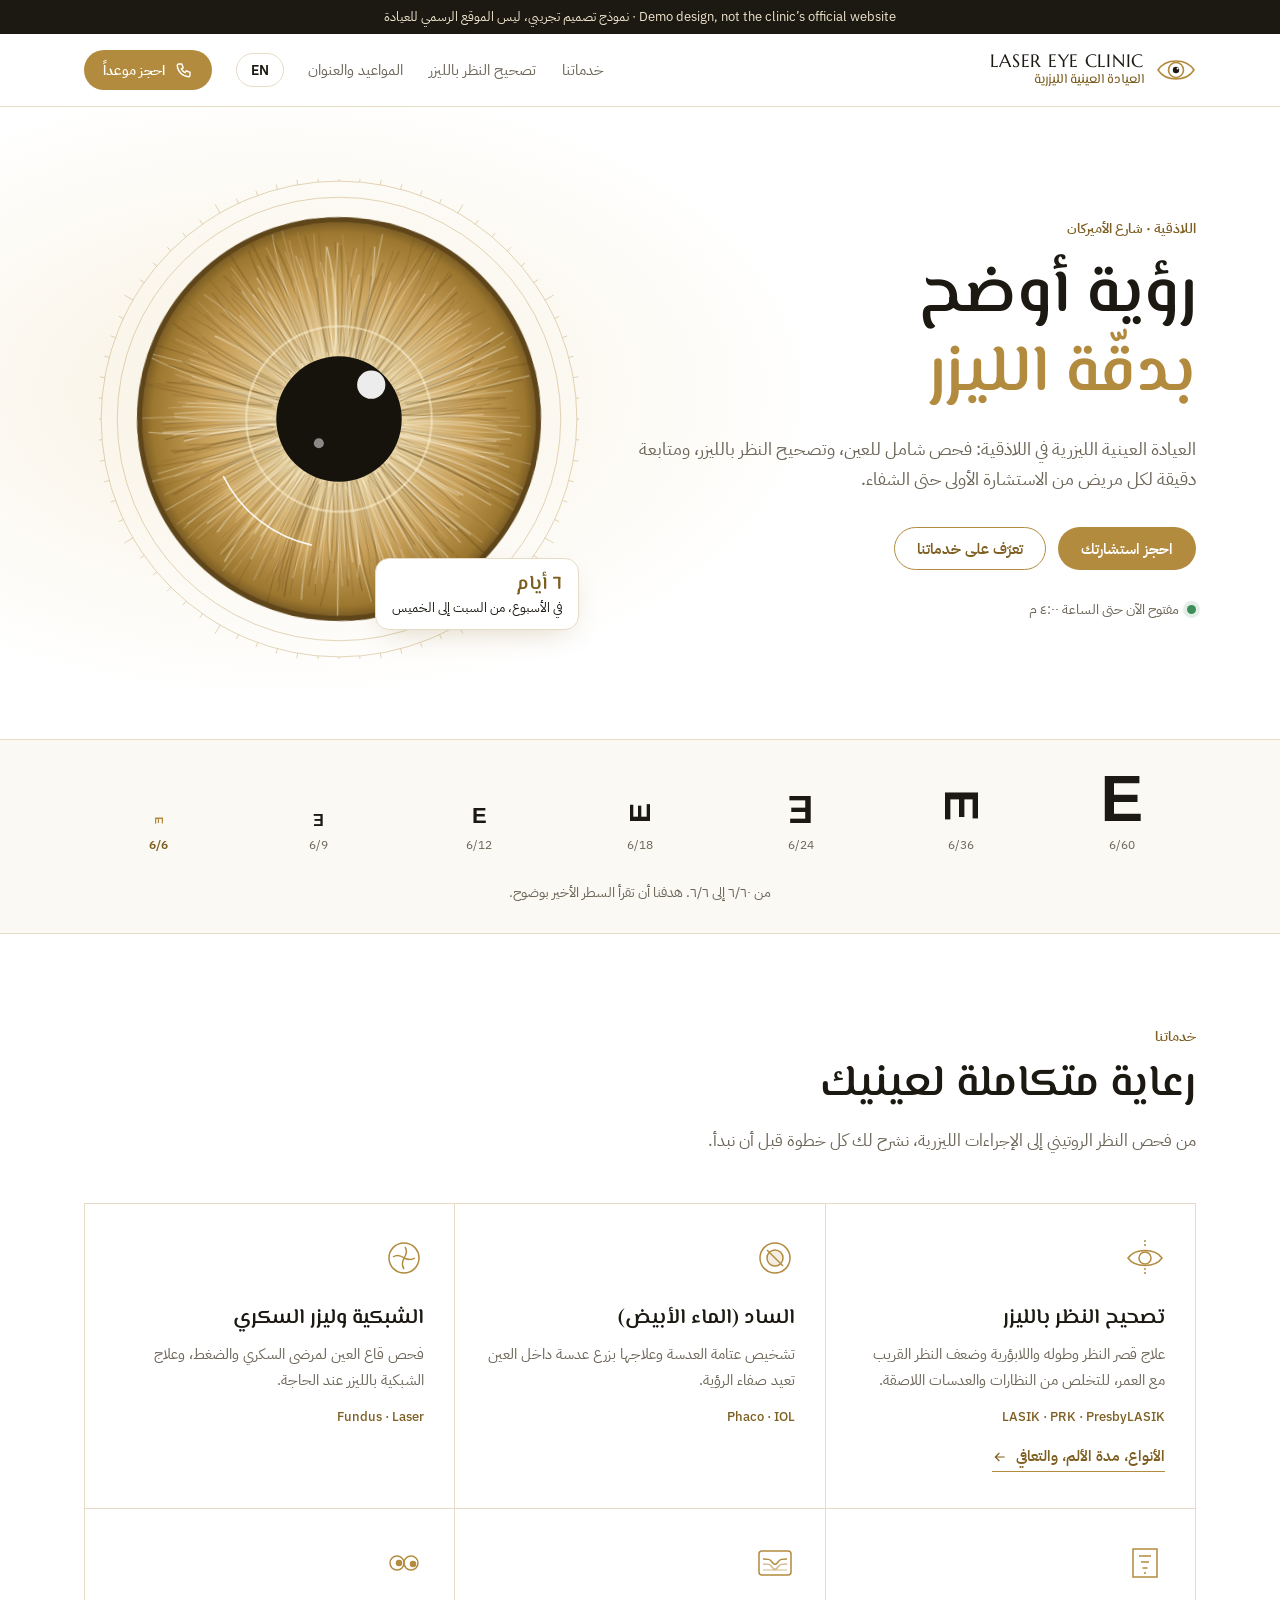
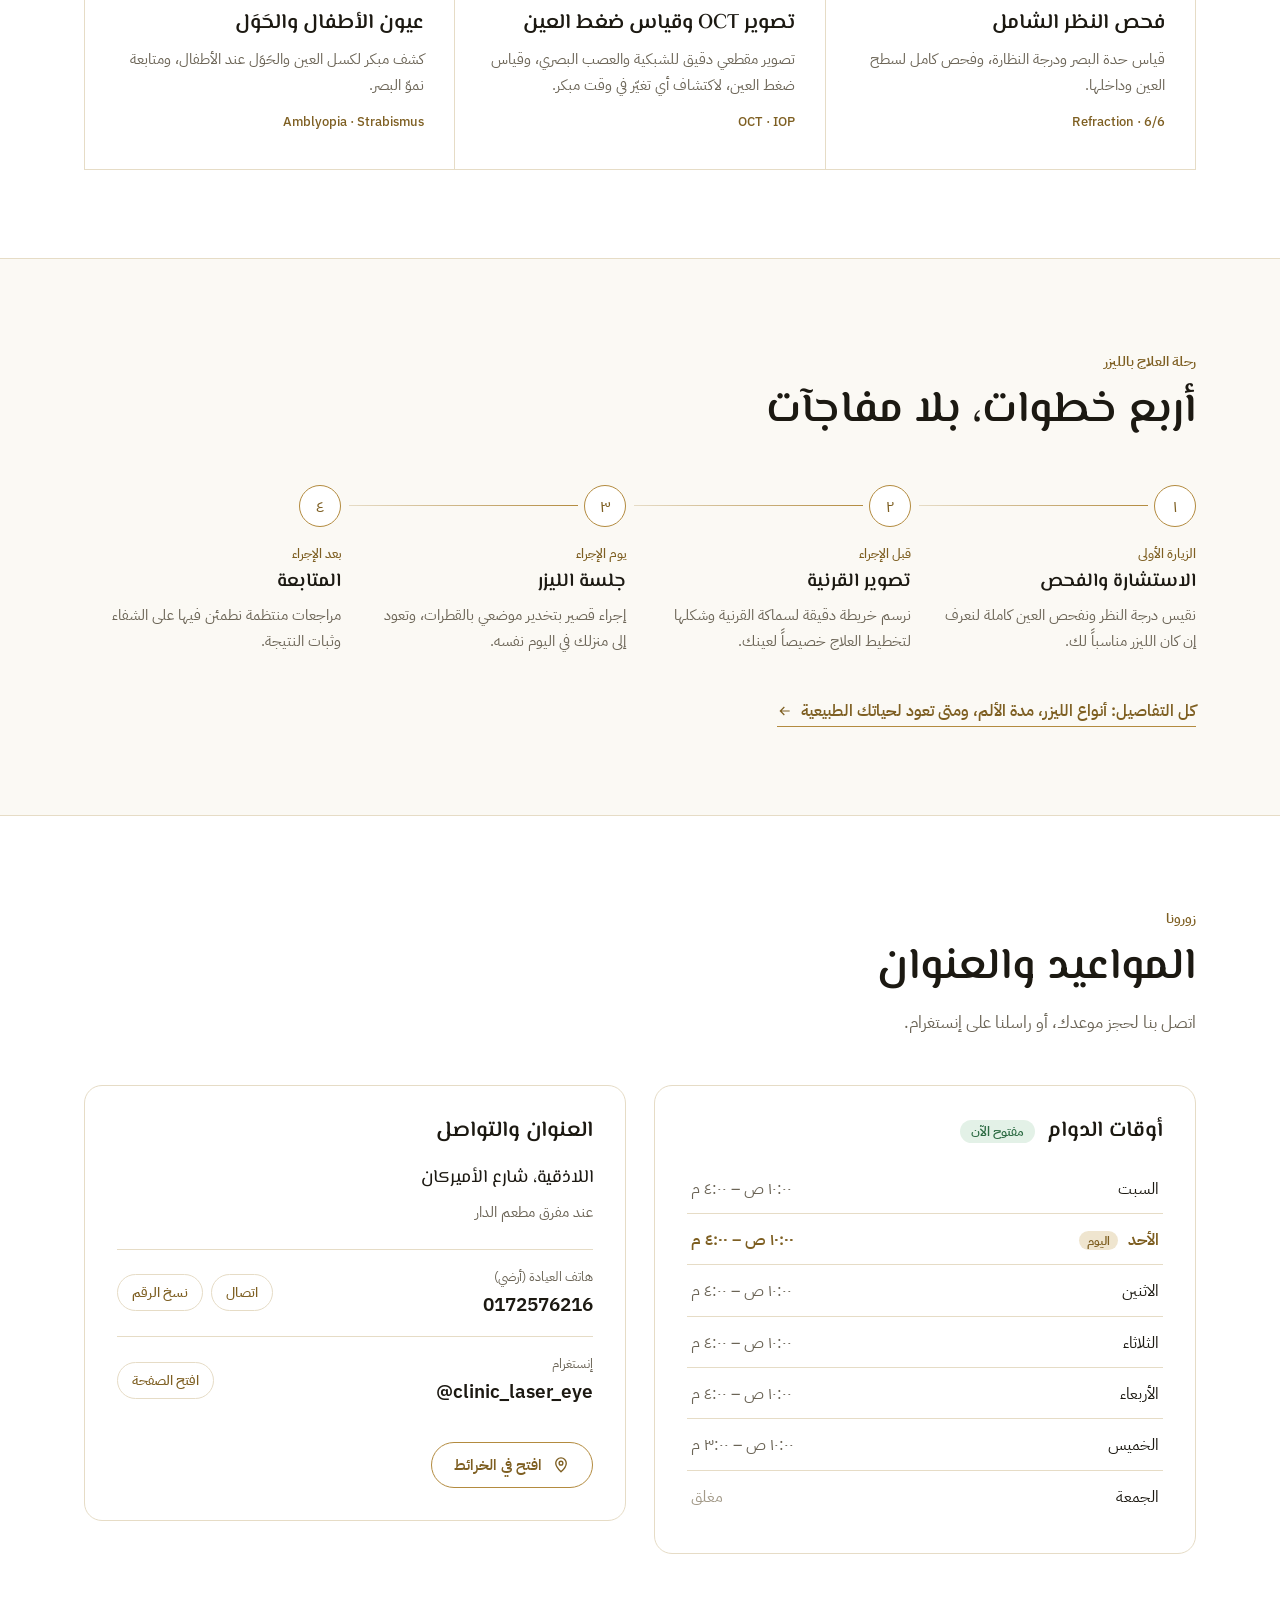
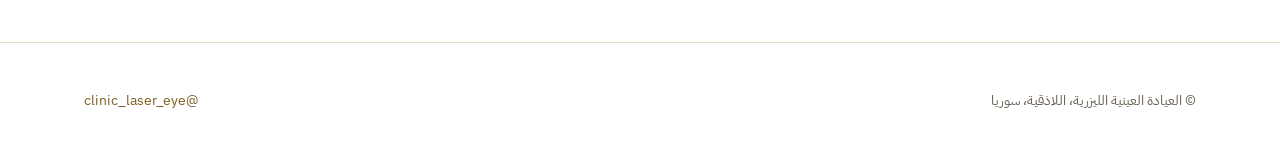
==== commit a046b169: "Fix review findings on home and laser pages - Contact lens pause before the exam: soft 2 weeks, rigi" ====
--- a/index.html
+++ b/index.html
@@ -3,12 +3,19 @@
 <head>
 <meta charset="utf-8">
 <meta name="viewport" content="width=device-width, initial-scale=1">
-<title>Laser Eye Clinic Latakia | العيادة العينية الليزرية</title>
-<meta name="description" content="Laser Eye Clinic | العيادة العينية الليزرية. Eye care and laser vision correction in Latakia, Syria.">
+<title>العيادة العينية الليزرية في اللاذقية | Laser Eye Clinic</title>
+<meta name="description" content="العيادة العينية الليزرية في اللاذقية، شارع الأميركان: تصحيح النظر بالليزر بجهاز Bausch + Lomb، وتصوير OCT وقياس ضغط العين، وفحص النظر الشامل. Laser Eye Clinic, Latakia, Syria.">
+<meta name="theme-color" content="#FFFFFF">
+<meta property="og:type" content="website">
+<meta property="og:site_name" content="Laser Eye Clinic">
+<meta property="og:locale" content="ar_SY">
+<meta property="og:title" content="العيادة العينية الليزرية في اللاذقية">
+<meta property="og:description" content="تصحيح النظر بالليزر وفحص العين الشامل، شارع الأميركان، اللاذقية. من السبت إلى الخميس.">
+<link rel="icon" type="image/svg+xml" href="assets/favicon.svg">
 <link rel="preconnect" href="https://fonts.googleapis.com">
 <link rel="preconnect" href="https://fonts.gstatic.com" crossorigin>
-<link rel="stylesheet" href="https://fonts.googleapis.com/css2?family=El+Messiri:wght@500;600;700&family=IBM+Plex+Sans+Arabic:wght@400;500;600&family=IBM+Plex+Sans:wght@400;500;600&family=Marcellus&display=swap">
-<link rel="stylesheet" href="assets/styles.css">
+<link rel="stylesheet" href="https://fonts.googleapis.com/css2?family=El+Messiri:wght@500;600&family=IBM+Plex+Sans+Arabic:wght@400;500;600&family=IBM+Plex+Sans:wght@400;500;600&family=Marcellus&display=swap">
+<link rel="stylesheet" href="assets/styles.css?v=3">
 </head>
 <body>
 <div class="demo">نموذج تصميم تجريبي، ليس الموقع الرسمي للعيادة · Demo design, not the clinic’s official website</div>
@@ -224,7 +231,7 @@
   </footer>
 </div>
 
-<script src="assets/site.js"></script>
-<script src="assets/home.js"></script>
+<script src="assets/site.js?v=3"></script>
+<script src="assets/home.js?v=3"></script>
 </body>
 </html>
--- a/assets/styles.css
+++ b/assets/styles.css
@@ -37,6 +37,7 @@
 h4 { font-family: var(--body); font-size: 15px; font-weight: 600; line-height: 1.4; margin: 0; }
 .eyebrow { font-size: 12.5px; letter-spacing: .16em; text-transform: uppercase; color: var(--gold-deep); font-weight: 600; }
 #site[data-lang="ar"] .eyebrow { letter-spacing: 0; font-size: 14px; }
+.eyebrow.keep-case { text-transform: none; letter-spacing: .04em; }
 .arrow { width: 16px; height: 16px; flex: none; }
 
 .demo { background: var(--ink); color: var(--gold-pale); text-align: center; font-size: 13px; padding: 7px 16px; line-height: 1.5; }
@@ -68,7 +69,14 @@
 .lang:hover { border-color: var(--gold); }
 .nav .btn { padding: 10px 18px; font-size: 14px; }
 @media (max-width: 1020px) { .nav-links { display: none; } }
-@media (max-width: 480px) { .nav { gap: 10px; } .nav .btn span { display: none; } .nav .btn { padding: 10px; } .brand-name small { display: none; } .brand-name b { font-size: 15px; } }
+@media (max-width: 480px) {
+  .nav { gap: 10px; }
+  /* Icon-only button on phones; the label stays available to screen readers */
+  .nav .btn span { position: absolute; width: 1px; height: 1px; overflow: hidden; clip-path: inset(50%); white-space: nowrap; }
+  .nav .btn { padding: 10px; }
+  .brand-name small { display: none; }
+  .brand-name b { font-size: 15px; }
+}
 
 /* Opening status (dot + text), filled in by site.js */
 .status { display: inline-flex; align-items: center; gap: 8px; font-size: 14px; color: var(--muted); }
@@ -99,7 +107,7 @@
 
 footer { border-top: 1px solid var(--line); padding-block: 36px; font-size: 14px; color: var(--muted); }
 .foot { display: flex; justify-content: space-between; align-items: center; gap: 16px; flex-wrap: wrap; }
-.foot a { color: var(--gold-deep); text-decoration: none; }
+.foot a { color: var(--gold-deep); text-decoration: none; display: inline-block; padding-block: 10px; }
 
 /* ============ Home page ============ */
 .hero { position: relative; overflow: hidden; border-bottom: 1px solid var(--line); background: radial-gradient(ellipse 60% 70% at 78% 45%, #F8F1E1 0%, var(--white) 70%); }
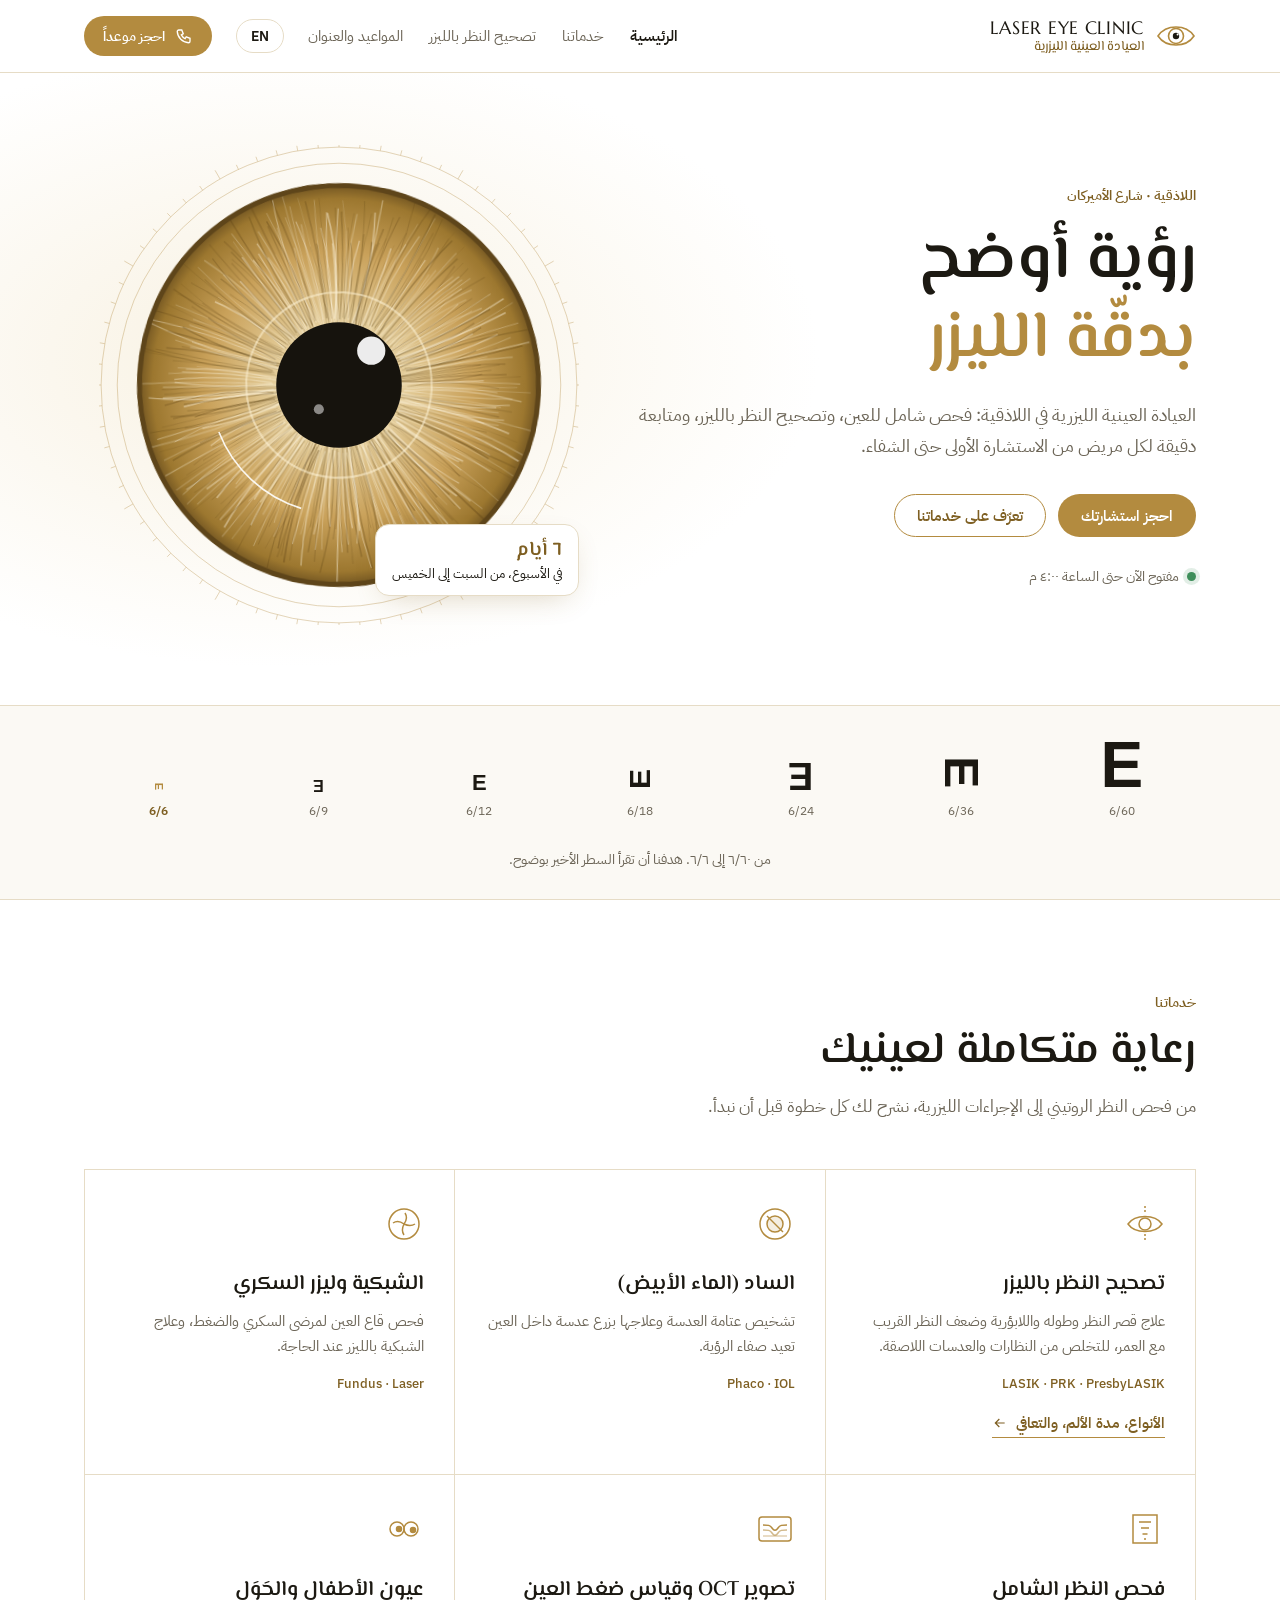
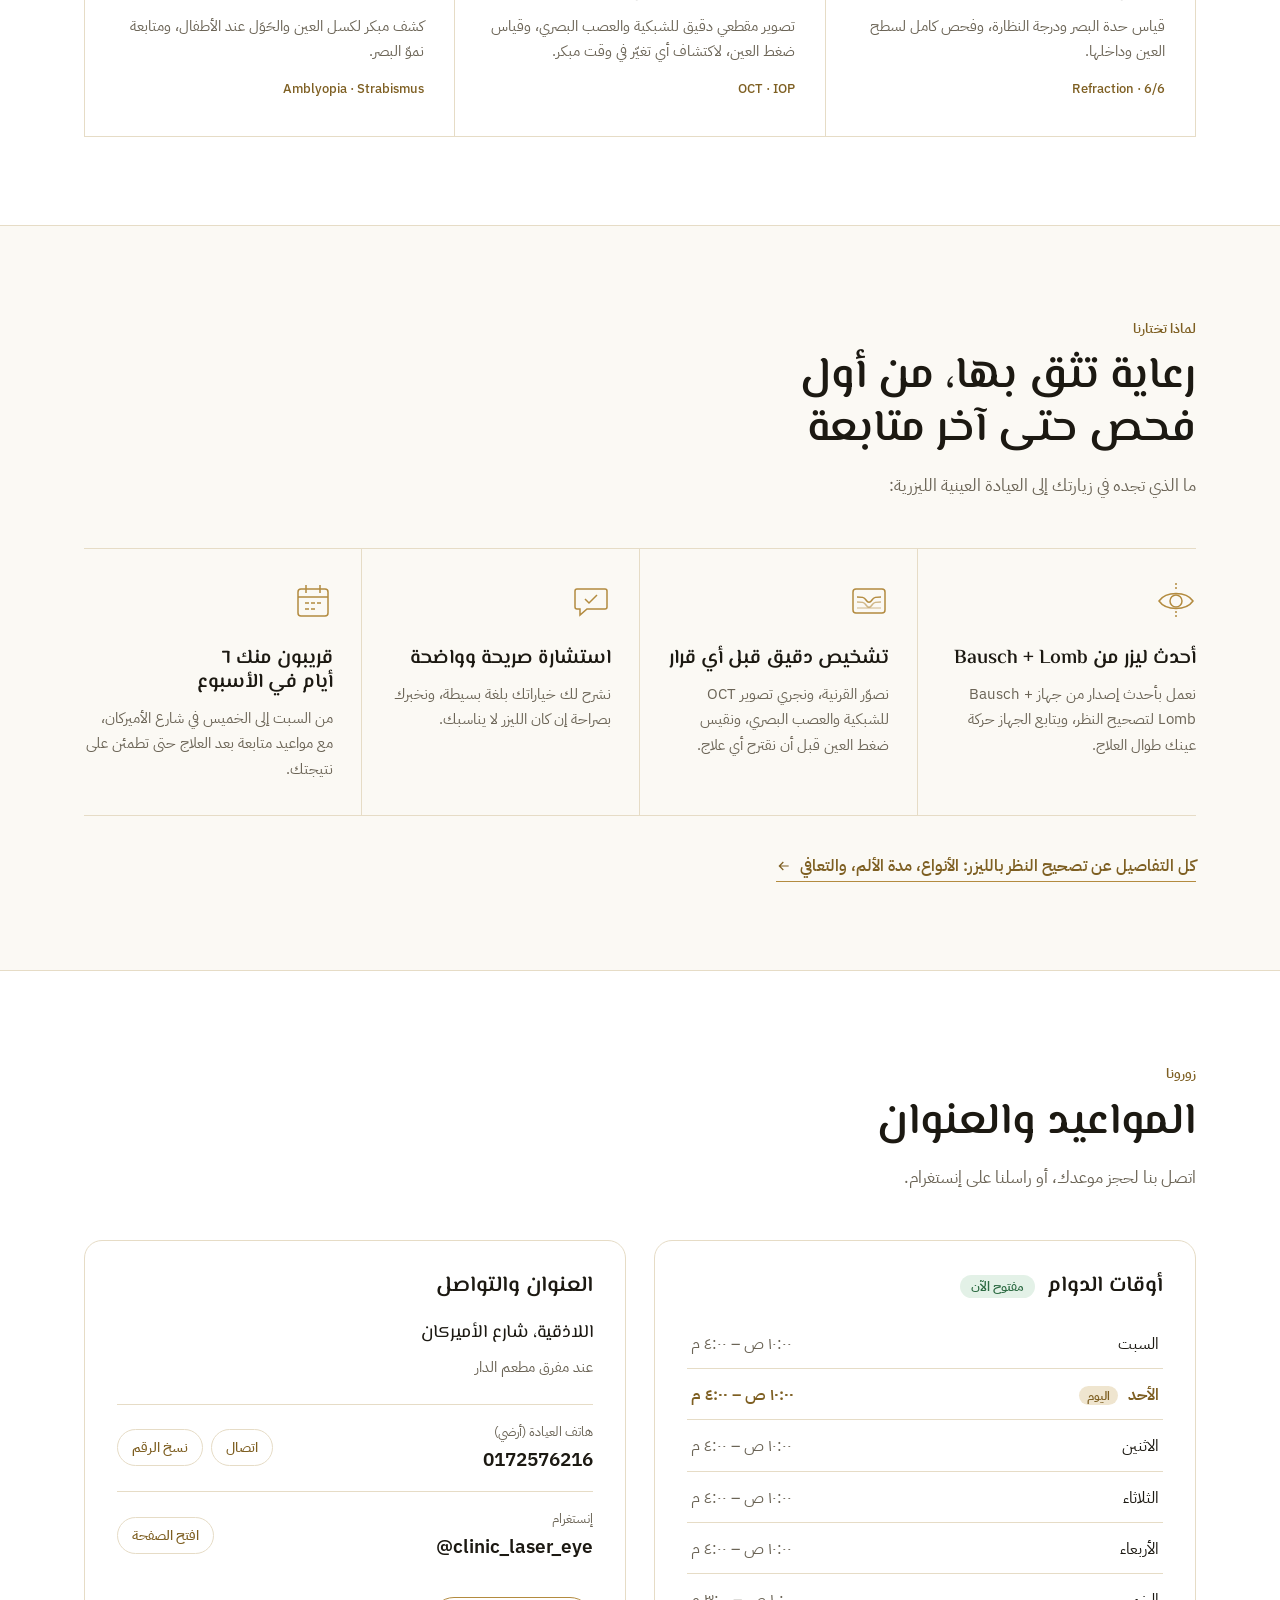
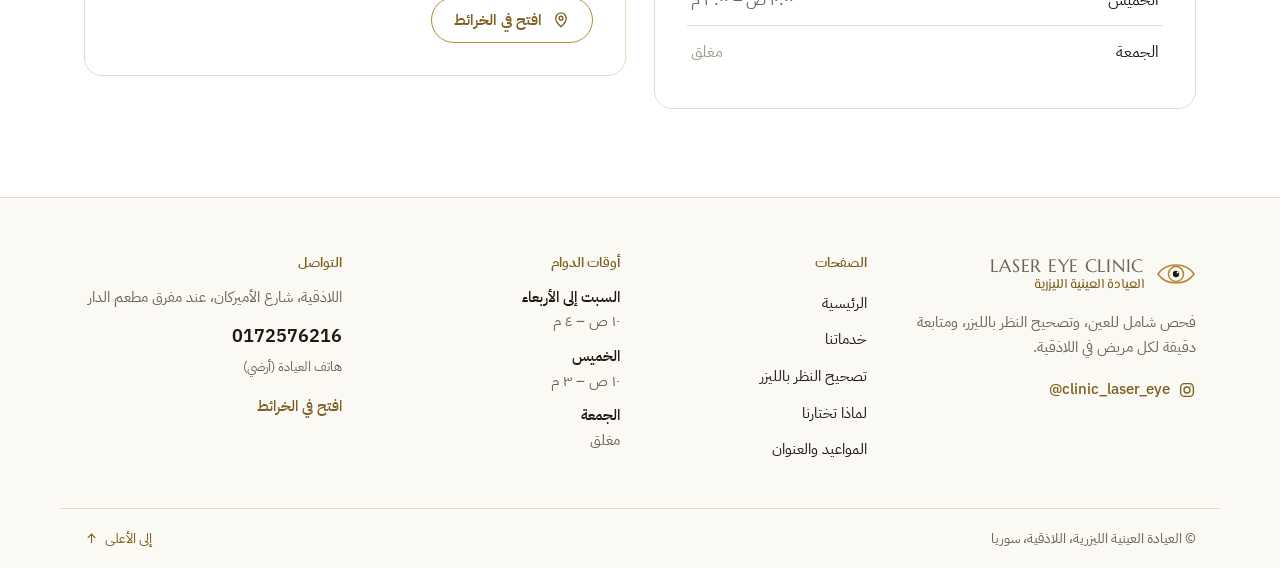
==== commit ff66bbd6: "Add phone menu, quick contact bar, why-us section and full footer - Menu button with a drop-down men" ====
--- a/index.html
+++ b/index.html
@@ -15,11 +15,9 @@
 <link rel="preconnect" href="https://fonts.googleapis.com">
 <link rel="preconnect" href="https://fonts.gstatic.com" crossorigin>
 <link rel="stylesheet" href="https://fonts.googleapis.com/css2?family=El+Messiri:wght@500;600&family=IBM+Plex+Sans+Arabic:wght@400;500;600&family=IBM+Plex+Sans:wght@400;500;600&family=Marcellus&display=swap">
-<link rel="stylesheet" href="assets/styles.css?v=3">
+<link rel="stylesheet" href="assets/styles.css?v=4">
 </head>
 <body>
-<div class="demo">نموذج تصميم تجريبي، ليس الموقع الرسمي للعيادة · Demo design, not the clinic’s official website</div>
-
 <div id="site" dir="rtl" data-lang="ar">
 <script>try{if(localStorage.getItem('lec-lang')==='en'){var s=document.getElementById('site');s.dataset.lang='en';s.dir='ltr';document.documentElement.lang='en';}}catch(e){}</script>
 
@@ -35,16 +33,31 @@
         <span class="brand-name"><b>LASER EYE CLINIC</b><small>العيادة العينية الليزرية</small></span>
       </a>
       <nav class="nav-links" aria-label="Main">
+        <a href="#top" aria-current="page"><span class="t-ar">الرئيسية</span><span class="t-en">Home</span></a>
         <a href="#services"><span class="t-ar">خدماتنا</span><span class="t-en">Services</span></a>
         <a href="laser.html"><span class="t-ar">تصحيح النظر بالليزر</span><span class="t-en">Laser vision correction</span></a>
         <a href="#visit"><span class="t-ar">المواعيد والعنوان</span><span class="t-en">Hours &amp; location</span></a>
       </nav>
-      <button class="lang" id="langBtn" type="button" aria-label="Switch language">EN</button>
-      <a class="btn btn-gold" href="#visit">
+      <button class="lang" id="langBtn" type="button" aria-label="Switch to English">EN</button>
+      <a class="btn btn-gold nav-book" href="#visit">
         <svg viewBox="0 0 24 24" fill="none" stroke="currentColor" stroke-width="1.8" aria-hidden="true"><path d="M5 4h4l2 5-2.5 1.5a11 11 0 0 0 5 5L15 13l5 2v4a2 2 0 0 1-2 2A16 16 0 0 1 3 6a2 2 0 0 1 2-2"/></svg>
         <span class="t-ar">احجز موعداً</span><span class="t-en">Book a visit</span>
       </a>
+      <button class="menu-btn" id="menuBtn" type="button" aria-expanded="false" aria-controls="menu">
+        <svg class="i-open" viewBox="0 0 24 24" fill="none" stroke="currentColor" stroke-width="1.8" aria-hidden="true"><path d="M4 7h16M4 12h16M4 17h16"/></svg>
+        <svg class="i-close" viewBox="0 0 24 24" fill="none" stroke="currentColor" stroke-width="1.8" aria-hidden="true"><path d="M6 6l12 12M18 6 6 18"/></svg>
+        <span class="sr"><span class="t-ar">القائمة</span><span class="t-en">Menu</span></span>
+      </button>
     </div>
+    <nav class="menu" id="menu" aria-label="Menu" hidden>
+      <div class="wrap">
+        <a href="#top" aria-current="page"><span class="t-ar">الرئيسية</span><span class="t-en">Home</span><svg class="arrow flip" viewBox="0 0 24 24" fill="none" stroke="currentColor" stroke-width="1.8" aria-hidden="true"><path d="M5 12h14M13 6l6 6-6 6"/></svg></a>
+        <a href="#services"><span class="t-ar">خدماتنا</span><span class="t-en">Services</span><svg class="arrow flip" viewBox="0 0 24 24" fill="none" stroke="currentColor" stroke-width="1.8" aria-hidden="true"><path d="M5 12h14M13 6l6 6-6 6"/></svg></a>
+        <a href="laser.html"><span class="t-ar">تصحيح النظر بالليزر</span><span class="t-en">Laser vision correction</span><svg class="arrow flip" viewBox="0 0 24 24" fill="none" stroke="currentColor" stroke-width="1.8" aria-hidden="true"><path d="M5 12h14M13 6l6 6-6 6"/></svg></a>
+        <a href="#why"><span class="t-ar">لماذا تختارنا</span><span class="t-en">Why choose us</span><svg class="arrow flip" viewBox="0 0 24 24" fill="none" stroke="currentColor" stroke-width="1.8" aria-hidden="true"><path d="M5 12h14M13 6l6 6-6 6"/></svg></a>
+        <a href="#visit"><span class="t-ar">المواعيد والعنوان</span><span class="t-en">Hours &amp; location</span><svg class="arrow flip" viewBox="0 0 24 24" fill="none" stroke="currentColor" stroke-width="1.8" aria-hidden="true"><path d="M5 12h14M13 6l6 6-6 6"/></svg></a>
+      </div>
+    </nav>
   </header>
 
   <main id="top">
@@ -142,38 +155,39 @@
       </div>
     </section>
 
-    <section class="block band" id="journey">
+    <section class="block band" id="why">
       <div class="wrap">
         <div class="head">
-          <span class="eyebrow"><span class="t-ar">رحلة العلاج بالليزر</span><span class="t-en">Your laser treatment</span></span>
-          <h2><span class="t-ar">أربع خطوات، بلا مفاجآت</span><span class="t-en">Four steps, no surprises</span></h2>
-        </div>
-        <ol class="steps">
+          <span class="eyebrow"><span class="t-ar">لماذا تختارنا</span><span class="t-en">Why choose us</span></span>
+          <h2><span class="t-ar">رعاية تثق بها، من أول فحص حتى آخر متابعة</span><span class="t-en">Care you can trust, from your first exam to your last check-up</span></h2>
+          <p><span class="t-ar">ما الذي تجده في زيارتك إلى العيادة العينية الليزرية:</span><span class="t-en">What you can expect at Laser Eye Clinic:</span></p>
+        </div>
+        <ul class="reasons">
           <li>
-            <span class="when"><span class="t-ar">الزيارة الأولى</span><span class="t-en">First visit</span></span>
-            <h3><span class="t-ar">الاستشارة والفحص</span><span class="t-en">Consultation &amp; exam</span></h3>
-            <p><span class="t-ar">نقيس درجة النظر ونفحص العين كاملة لنعرف إن كان الليزر مناسباً لك.</span><span class="t-en">We measure your prescription and examine the whole eye to see whether laser is right for you.</span></p>
+            <svg viewBox="0 0 40 40" fill="none" stroke="currentColor" stroke-width="1.5" aria-hidden="true"><path d="M3 20c7-10 27-10 34 0-7 10-27 10-34 0Z"/><circle cx="20" cy="20" r="6"/><path d="M20 2v8M20 30v8" stroke-dasharray="2 2"/></svg>
+            <h3><span class="t-ar">أحدث ليزر من Bausch + Lomb</span><span class="t-en">The latest Bausch + Lomb laser</span></h3>
+            <p><span class="t-ar">نعمل بأحدث إصدار من جهاز Bausch + Lomb لتصحيح النظر، ويتابع الجهاز حركة عينك طوال العلاج.</span><span class="t-en">We use the newest Bausch + Lomb laser for vision correction, and it follows your eye's movement throughout treatment.</span></p>
           </li>
           <li>
-            <span class="when"><span class="t-ar">قبل الإجراء</span><span class="t-en">Before treatment</span></span>
-            <h3><span class="t-ar">تصوير القرنية</span><span class="t-en">Corneal mapping</span></h3>
-            <p><span class="t-ar">نرسم خريطة دقيقة لسماكة القرنية وشكلها لتخطيط العلاج خصيصاً لعينك.</span><span class="t-en">A precise map of corneal thickness and shape lets us plan treatment for your eye specifically.</span></p>
+            <svg viewBox="0 0 40 40" fill="none" stroke="currentColor" stroke-width="1.5" aria-hidden="true"><rect x="4" y="8" width="32" height="24" rx="3"/><path d="M8 16c5 0 7 0 9 3s4 3 6 0 4-3 9-3"/><path d="M8 21c5 0 7 0 9 3s4 3 6 0 4-3 9-3" opacity=".6"/><path d="M8 27h24" opacity=".4"/></svg>
+            <h3><span class="t-ar">تشخيص دقيق قبل أي قرار</span><span class="t-en">Precise tests before any decision</span></h3>
+            <p><span class="t-ar">نصوّر القرنية، ونجري تصوير OCT للشبكية والعصب البصري، ونقيس ضغط العين قبل أن نقترح أي علاج.</span><span class="t-en">We map your cornea, take OCT scans of the retina and optic nerve, and measure eye pressure before suggesting any treatment.</span></p>
           </li>
           <li>
-            <span class="when"><span class="t-ar">يوم الإجراء</span><span class="t-en">Treatment day</span></span>
-            <h3><span class="t-ar">جلسة الليزر</span><span class="t-en">The laser session</span></h3>
-            <p><span class="t-ar">إجراء قصير بتخدير موضعي بالقطرات، وتعود إلى منزلك في اليوم نفسه.</span><span class="t-en">A short procedure under numbing drops, and you go home the same day.</span></p>
+            <svg viewBox="0 0 40 40" fill="none" stroke="currentColor" stroke-width="1.5" aria-hidden="true"><path d="M6 8h28a2 2 0 0 1 2 2v16a2 2 0 0 1-2 2H16l-7 6v-6H6a2 2 0 0 1-2-2V10a2 2 0 0 1 2-2Z"/><path d="M14 18l4 4 8-8"/></svg>
+            <h3><span class="t-ar">استشارة صريحة وواضحة</span><span class="t-en">Clear, honest advice</span></h3>
+            <p><span class="t-ar">نشرح لك خياراتك بلغة بسيطة، ونخبرك بصراحة إن كان الليزر لا يناسبك.</span><span class="t-en">We explain your options in plain words, and tell you honestly if laser isn't right for you.</span></p>
           </li>
           <li>
-            <span class="when"><span class="t-ar">بعد الإجراء</span><span class="t-en">Afterwards</span></span>
-            <h3><span class="t-ar">المتابعة</span><span class="t-en">Follow-up</span></h3>
-            <p><span class="t-ar">مراجعات منتظمة نطمئن فيها على الشفاء وثبات النتيجة.</span><span class="t-en">Regular check-ups to confirm healing and a stable result.</span></p>
+            <svg viewBox="0 0 40 40" fill="none" stroke="currentColor" stroke-width="1.5" aria-hidden="true"><rect x="5" y="8" width="30" height="27" rx="3"/><path d="M5 16h30M13 4v8M27 4v8"/><path d="M12 22h4M18 22h4M24 22h4M12 28h4M18 28h4"/></svg>
+            <h3><span class="t-ar">قريبون منك ٦ أيام في الأسبوع</span><span class="t-en">Here for you 6 days a week</span></h3>
+            <p><span class="t-ar">من السبت إلى الخميس في شارع الأميركان، مع مواعيد متابعة بعد العلاج حتى تطمئن على نتيجتك.</span><span class="t-en">Saturday to Thursday on American Street, with follow-up visits after treatment until you're confident in your result.</span></p>
           </li>
-        </ol>
-        <div class="journey-more">
+        </ul>
+        <div class="why-more">
           <a class="text-link" href="laser.html">
-            <span class="t-ar">كل التفاصيل: أنواع الليزر، مدة الألم، ومتى تعود لحياتك الطبيعية</span>
-            <span class="t-en">All the details: laser types, pain, and getting back to normal life</span>
+            <span class="t-ar">كل التفاصيل عن تصحيح النظر بالليزر: الأنواع، مدة الألم، والتعافي</span>
+            <span class="t-en">Everything about laser vision correction: types, pain and recovery</span>
             <svg class="arrow flip" viewBox="0 0 24 24" fill="none" stroke="currentColor" stroke-width="1.8" aria-hidden="true"><path d="M5 12h14M13 6l6 6-6 6"/></svg>
           </a>
         </div>
@@ -223,15 +237,75 @@
     </section>
   </main>
 
-  <footer>
-    <div class="wrap foot">
+  <footer class="site-footer">
+    <div class="wrap footer-grid">
+      <div class="f-brand">
+        <a class="brand" href="#top" aria-label="Laser Eye Clinic">
+          <svg class="brand-mark" viewBox="0 0 40 40" aria-hidden="true">
+            <path d="M2 20 C 10 8, 30 8, 38 20 C 30 32, 10 32, 2 20 Z" fill="none" stroke="#B38B3F" stroke-width="1.6"/>
+            <circle cx="20" cy="20" r="7.5" fill="none" stroke="#B38B3F" stroke-width="1.6"/>
+            <circle cx="20" cy="20" r="3.2" fill="#1C1912"/>
+            <circle cx="21.6" cy="18.4" r="1" fill="#FFFFFF"/>
+          </svg>
+          <span class="brand-name"><b>LASER EYE CLINIC</b><small>العيادة العينية الليزرية</small></span>
+        </a>
+        <p><span class="t-ar">فحص شامل للعين، وتصحيح النظر بالليزر، ومتابعة دقيقة لكل مريض في اللاذقية.</span><span class="t-en">Complete eye exams, laser vision correction and careful follow-up for every patient in Latakia.</span></p>
+        <a class="f-ig" href="https://www.instagram.com/clinic_laser_eye/" target="_blank" rel="noopener">
+          <svg viewBox="0 0 24 24" fill="none" stroke="currentColor" stroke-width="1.8" aria-hidden="true"><rect x="3.5" y="3.5" width="17" height="17" rx="5"/><circle cx="12" cy="12" r="4"/><circle cx="17.2" cy="6.8" r=".9" fill="currentColor" stroke="none"/></svg>
+          <bdi>@clinic_laser_eye</bdi>
+        </a>
+      </div>
+      <nav class="f-col" aria-label="Footer">
+        <h2 class="f-h"><span class="t-ar">الصفحات</span><span class="t-en">Pages</span></h2>
+        <ul class="f-links">
+          <li><a href="#top"><span class="t-ar">الرئيسية</span><span class="t-en">Home</span></a></li>
+          <li><a href="#services"><span class="t-ar">خدماتنا</span><span class="t-en">Services</span></a></li>
+          <li><a href="laser.html"><span class="t-ar">تصحيح النظر بالليزر</span><span class="t-en">Laser vision correction</span></a></li>
+          <li><a href="#why"><span class="t-ar">لماذا تختارنا</span><span class="t-en">Why choose us</span></a></li>
+          <li><a href="#visit"><span class="t-ar">المواعيد والعنوان</span><span class="t-en">Hours &amp; location</span></a></li>
+        </ul>
+      </nav>
+      <div class="f-col">
+        <h2 class="f-h"><span class="t-ar">أوقات الدوام</span><span class="t-en">Opening hours</span></h2>
+        <dl class="f-hours">
+          <div><dt><span class="t-ar">السبت إلى الأربعاء</span><span class="t-en">Saturday to Wednesday</span></dt><dd><span class="t-ar">١٠ ص – ٤ م</span><span class="t-en">10 am – 4 pm</span></dd></div>
+          <div><dt><span class="t-ar">الخميس</span><span class="t-en">Thursday</span></dt><dd><span class="t-ar">١٠ ص – ٣ م</span><span class="t-en">10 am – 3 pm</span></dd></div>
+          <div><dt><span class="t-ar">الجمعة</span><span class="t-en">Friday</span></dt><dd><span class="t-ar">مغلق</span><span class="t-en">Closed</span></dd></div>
+        </dl>
+      </div>
+      <div class="f-col">
+        <h2 class="f-h"><span class="t-ar">التواصل</span><span class="t-en">Contact</span></h2>
+        <address>
+          <span><span class="t-ar">اللاذقية، شارع الأميركان، عند مفرق مطعم الدار</span><span class="t-en">American Street, Latakia, at the turn by Al-Dar Restaurant</span></span>
+          <a class="f-phone" href="tel:0172576216">0172576216</a>
+          <span class="f-note"><span class="t-ar">هاتف العيادة (أرضي)</span><span class="t-en">Clinic phone (landline)</span></span>
+          <a class="f-map" href="https://www.google.com/maps/search/?api=1&amp;query=American+Street+Latakia+Syria" target="_blank" rel="noopener"><span class="t-ar">افتح في الخرائط</span><span class="t-en">Open in Maps</span></a>
+        </address>
+      </div>
+    </div>
+    <div class="wrap f-bottom">
       <span><span class="t-ar">© العيادة العينية الليزرية، اللاذقية، سوريا</span><span class="t-en">© Laser Eye Clinic, Latakia, Syria</span></span>
-      <a href="https://www.instagram.com/clinic_laser_eye/" target="_blank" rel="noopener">@clinic_laser_eye</a>
+      <a href="#top"><span class="t-ar">إلى الأعلى</span><span class="t-en">Back to top</span><svg viewBox="0 0 24 24" fill="none" stroke="currentColor" stroke-width="1.8" aria-hidden="true"><path d="M12 19V5M6 11l6-6 6 6"/></svg></a>
     </div>
   </footer>
+
+  <nav class="quickbar" aria-label="اتصال سريع · Quick contact">
+    <a class="qb-call" href="tel:0172576216">
+      <svg viewBox="0 0 24 24" fill="none" stroke="currentColor" stroke-width="1.8" aria-hidden="true"><path d="M5 4h4l2 5-2.5 1.5a11 11 0 0 0 5 5L15 13l5 2v4a2 2 0 0 1-2 2A16 16 0 0 1 3 6a2 2 0 0 1 2-2"/></svg>
+      <span class="t-ar">اتصال</span><span class="t-en">Call</span>
+    </a>
+    <a href="https://ig.me/m/clinic_laser_eye" target="_blank" rel="noopener">
+      <svg viewBox="0 0 24 24" fill="none" stroke="currentColor" stroke-width="1.8" aria-hidden="true"><rect x="3.5" y="3.5" width="17" height="17" rx="5"/><circle cx="12" cy="12" r="4"/><circle cx="17.2" cy="6.8" r=".9" fill="currentColor" stroke="none"/></svg>
+      <span class="t-ar">راسلنا</span><span class="t-en">Message</span>
+    </a>
+    <a href="https://www.google.com/maps/search/?api=1&amp;query=American+Street+Latakia+Syria" target="_blank" rel="noopener">
+      <svg viewBox="0 0 24 24" fill="none" stroke="currentColor" stroke-width="1.8" aria-hidden="true"><path d="M12 21s-7-6.2-7-11.5A7 7 0 0 1 19 9.5C19 14.8 12 21 12 21Z"/><circle cx="12" cy="9.5" r="2.5"/></svg>
+      <span class="t-ar">الموقع</span><span class="t-en">Directions</span>
+    </a>
+  </nav>
 </div>
 
-<script src="assets/site.js?v=3"></script>
-<script src="assets/home.js?v=3"></script>
+<script src="assets/site.js?v=4"></script>
+<script src="assets/home.js?v=4"></script>
 </body>
 </html>
--- a/assets/styles.css
+++ b/assets/styles.css
@@ -39,8 +39,8 @@
 #site[data-lang="ar"] .eyebrow { letter-spacing: 0; font-size: 14px; }
 .eyebrow.keep-case { text-transform: none; letter-spacing: .04em; }
 .arrow { width: 16px; height: 16px; flex: none; }
-
-.demo { background: var(--ink); color: var(--gold-pale); text-align: center; font-size: 13px; padding: 7px 16px; line-height: 1.5; }
+/* Visually hidden, still read by screen readers */
+.sr { position: absolute; width: 1px; height: 1px; overflow: hidden; clip-path: inset(50%); white-space: nowrap; }
 
 /* Buttons */
 .btn { display: inline-flex; align-items: center; gap: 10px; padding: 13px 22px; border-radius: 999px; font: 600 15px/1 var(--body); text-decoration: none; cursor: pointer; border: 1px solid transparent; transition: background .2s, color .2s, border-color .2s; }
@@ -65,18 +65,30 @@
 .nav-links { display: flex; gap: 26px; font-size: 15px; }
 .nav-links a { text-decoration: none; color: var(--muted); }
 .nav-links a:hover { color: var(--gold-deep); }
+.nav-links a[aria-current="page"] { color: var(--ink); font-weight: 600; }
 .lang { background: none; border: 1px solid var(--line); border-radius: 999px; padding: 7px 14px; font: 600 14px var(--body); color: var(--ink); cursor: pointer; }
 .lang:hover { border-color: var(--gold); }
 .nav .btn { padding: 10px 18px; font-size: 14px; }
-@media (max-width: 1020px) { .nav-links { display: none; } }
+
+/* Menu button + drop-down menu, used where the header links don't fit */
+.menu-btn { display: none; place-items: center; width: 42px; height: 42px; padding: 0; border: 1px solid var(--line); border-radius: 50%; background: var(--white); color: var(--ink); cursor: pointer; flex: none; }
+.menu-btn:hover { border-color: var(--gold); }
+.menu-btn svg { width: 22px; height: 22px; }
+.menu-btn .i-close, .menu-btn[aria-expanded="true"] .i-open { display: none; }
+.menu-btn[aria-expanded="true"] .i-close { display: block; }
+.menu { position: absolute; top: 100%; inset-inline: 0; background: var(--white); border-top: 1px solid var(--line); border-bottom: 1px solid var(--line); box-shadow: 0 18px 30px -22px rgba(28,25,18,.4); max-height: calc(100vh - 72px); overflow-y: auto; }
+.menu .wrap { display: grid; padding-block: 6px 12px; }
+.menu a { display: flex; justify-content: space-between; align-items: center; gap: 12px; padding: 15px 2px; border-bottom: 1px solid var(--grid); text-decoration: none; font-size: 17px; font-weight: 500; }
+.menu a:last-child { border-bottom: 0; }
+.menu a .arrow { color: var(--gold); }
+.menu a[aria-current="page"] { color: var(--gold-deep); font-weight: 600; }
+@media (max-width: 1020px) { .nav-links { display: none; } .menu-btn { display: grid; } }
 @media (max-width: 480px) {
   .nav { gap: 10px; }
-  /* Icon-only button on phones; the label stays available to screen readers */
-  .nav .btn span { position: absolute; width: 1px; height: 1px; overflow: hidden; clip-path: inset(50%); white-space: nowrap; }
-  .nav .btn { padding: 10px; }
-  .brand-name small { display: none; }
-  .brand-name b { font-size: 15px; }
-}
+  .nav .brand-name small { display: none; }
+  .nav .brand-name b { font-size: 15px; }
+}
+@media (max-width: 350px) { .nav .brand-mark { width: 34px; height: 34px; } .nav .brand { gap: 8px; } .nav .brand-name b { font-size: 14px; } .lang { padding: 7px 11px; } }
 
 /* Opening status (dot + text), filled in by site.js */
 .status { display: inline-flex; align-items: center; gap: 8px; font-size: 14px; color: var(--muted); }
@@ -105,9 +117,42 @@
 .bullets.do li::before { width: 11px; height: 6px; border-radius: 0; background: none; border: solid var(--gold-deep); border-width: 0 0 2px 2px; transform: rotate(-45deg); top: calc(.85em - 5px); }
 .bullets.dont li::before { width: 10px; height: 2px; border-radius: 1px; background: var(--alert); top: calc(.85em - 1px); }
 
-footer { border-top: 1px solid var(--line); padding-block: 36px; font-size: 14px; color: var(--muted); }
-.foot { display: flex; justify-content: space-between; align-items: center; gap: 16px; flex-wrap: wrap; }
-.foot a { color: var(--gold-deep); text-decoration: none; display: inline-block; padding-block: 10px; }
+/* Footer: the same on every page, so any page answers where, when and how to call */
+.site-footer { background: var(--ivory); border-top: 1px solid var(--line); color: var(--muted); font-size: 14.5px; }
+.footer-grid { display: grid; grid-template-columns: 1.4fr 1fr 1.15fr 1.25fr; gap: 40px; padding-block: 56px 40px; }
+.f-brand p { margin: 16px 0 10px; max-width: 34ch; }
+.f-ig { display: inline-flex; align-items: center; gap: 8px; padding-block: 8px; color: var(--gold-deep); text-decoration: none; font-weight: 500; }
+.f-ig svg { width: 18px; height: 18px; }
+.f-h { font-family: var(--body); font-size: 12.5px; font-weight: 600; letter-spacing: .14em; text-transform: uppercase; color: var(--gold-deep); margin-bottom: 14px; }
+#site[data-lang="ar"] .f-h { letter-spacing: 0; font-size: 14px; }
+.f-links { list-style: none; margin: 0; padding: 0; display: grid; }
+.f-links a { display: inline-block; padding-block: 6px; color: var(--ink); text-decoration: none; }
+.f-links a:hover { color: var(--gold-deep); }
+.f-hours { margin: 0; display: grid; gap: 10px; }
+.f-hours dt { color: var(--ink); font-weight: 500; }
+.f-hours dd { margin: 0; font-variant-numeric: tabular-nums; }
+.site-footer address { font-style: normal; display: grid; gap: 4px; justify-items: start; }
+.f-phone { margin-top: 8px; font-size: 18px; font-weight: 600; color: var(--ink); text-decoration: none; direction: ltr; unicode-bidi: isolate; font-variant-numeric: tabular-nums; }
+.f-note { font-size: 13px; }
+.f-map { margin-top: 6px; padding-block: 6px; color: var(--gold-deep); font-weight: 500; text-decoration: none; }
+.f-map:hover, .f-ig:hover { text-decoration: underline; }
+.f-bottom { display: flex; justify-content: space-between; align-items: center; gap: 12px; flex-wrap: wrap; border-top: 1px solid var(--line); padding-block: 8px; font-size: 13.5px; }
+.f-bottom a { display: inline-flex; align-items: center; gap: 6px; padding-block: 10px; color: var(--gold-deep); text-decoration: none; }
+.f-bottom a svg { width: 15px; height: 15px; }
+@media (max-width: 900px) { .footer-grid { grid-template-columns: 1fr 1fr; } }
+@media (max-width: 560px) { .footer-grid { grid-template-columns: 1fr; gap: 32px; padding-block: 44px 32px; } }
+
+/* Quick contact bar, pinned to the bottom of the screen on phones */
+.quickbar { display: none; }
+@media (max-width: 760px) {
+  .quickbar { position: fixed; inset-inline: 0; bottom: 0; z-index: 20; display: grid; grid-template-columns: repeat(3, 1fr); gap: 8px; padding: 8px 12px calc(8px + env(safe-area-inset-bottom, 0px)); background: rgba(255,255,255,.96); backdrop-filter: blur(10px); border-top: 1px solid var(--line); box-shadow: 0 -10px 24px -20px rgba(28,25,18,.45); }
+  .quickbar a { display: flex; flex-direction: column; align-items: center; justify-content: center; gap: 3px; min-height: 52px; border: 1px solid var(--line); border-radius: 14px; background: var(--white); color: var(--gold-deep); font-size: 13px; font-weight: 600; line-height: 1.2; text-decoration: none; }
+  .quickbar a svg { width: 20px; height: 20px; }
+  .quickbar a.qb-call { background: var(--gold); border-color: var(--gold); color: var(--white); }
+  .nav-book { display: none; }
+  /* Room for the bar, painted in the footer's colour so the page ends cleanly behind it */
+  .site-footer { padding-bottom: calc(70px + env(safe-area-inset-bottom, 0px)); }
+}
 
 /* ============ Home page ============ */
 .hero { position: relative; overflow: hidden; border-bottom: 1px solid var(--line); background: radial-gradient(ellipse 60% 70% at 78% 45%, #F8F1E1 0%, var(--white) 70%); }
@@ -154,20 +199,26 @@
 @media (max-width: 900px) { .services { grid-template-columns: repeat(2, 1fr); } }
 @media (max-width: 580px) { .services { grid-template-columns: 1fr; } .svc { padding: 28px 22px; } }
 
-/* Journey */
-.steps { list-style: none; margin: 0; padding: 0; display: grid; grid-template-columns: repeat(4, 1fr); gap: 28px; counter-reset: step; }
-.steps li { position: relative; padding-top: 58px; counter-increment: step; }
-.steps li::before { content: counter(step); position: absolute; top: 0; inset-inline-start: 0; width: 40px; height: 40px; border-radius: 50%; border: 1px solid var(--gold); color: var(--gold-deep); display: grid; place-items: center; font-family: "Marcellus", serif; font-size: 17px; background: var(--white); z-index: 1; }
-#site[data-lang="ar"] .steps li::before { content: counter(step, arabic-indic); font-family: var(--body); }
-.steps li::after { content: ""; position: absolute; top: 20px; inset-inline: 48px -20px; height: 1px; background: linear-gradient(90deg, var(--gold), var(--line)); }
-#site[dir="rtl"] .steps li::after { background: linear-gradient(270deg, var(--gold), var(--line)); }
-.steps li:last-child::after { display: none; }
-.steps h3 { font-size: 19px; margin-bottom: 8px; }
-.steps p { margin: 0; font-size: 15px; color: var(--muted); }
-.steps .when { display: block; font-size: 13px; color: var(--gold-deep); margin-bottom: 6px; font-weight: 500; }
-.journey-more { margin-top: 44px; }
-@media (max-width: 900px) { .steps { grid-template-columns: 1fr 1fr; gap: 40px 28px; } .steps li::after { display: none; } }
-@media (max-width: 520px) { .steps { grid-template-columns: 1fr; } }
+/* Why choose us: four reasons, divided by hairlines */
+.reasons { list-style: none; margin: 0; padding: 0; display: grid; grid-template-columns: repeat(4, 1fr); border-block: 1px solid var(--line); }
+.reasons li { padding: 32px 28px 34px; border-inline-start: 1px solid var(--line); }
+.reasons li:first-child { border-inline-start: 0; padding-inline-start: 0; }
+.reasons li:last-child { padding-inline-end: 0; }
+.reasons svg { width: 40px; height: 40px; color: var(--gold); margin-bottom: 18px; }
+.reasons h3 { font-size: 20px; margin-bottom: 10px; }
+.reasons p { margin: 0; font-size: 15px; color: var(--muted); }
+.why-more { margin-top: 36px; }
+@media (max-width: 1020px) {
+  .reasons { grid-template-columns: 1fr 1fr; }
+  .reasons li:nth-child(2) { padding-inline-end: 0; }
+  .reasons li:nth-child(3) { border-inline-start: 0; padding-inline-start: 0; }
+  .reasons li:nth-child(n+3) { border-top: 1px solid var(--line); }
+}
+@media (max-width: 560px) {
+  .reasons { grid-template-columns: 1fr; }
+  .reasons li, .reasons li:nth-child(n) { border-inline-start: 0; padding-inline: 0; padding-block: 26px; }
+  .reasons li + li { border-top: 1px solid var(--line); }
+}
 
 /* Visit */
 .visit { display: grid; grid-template-columns: 1fr 1fr; gap: 28px; align-items: start; }
